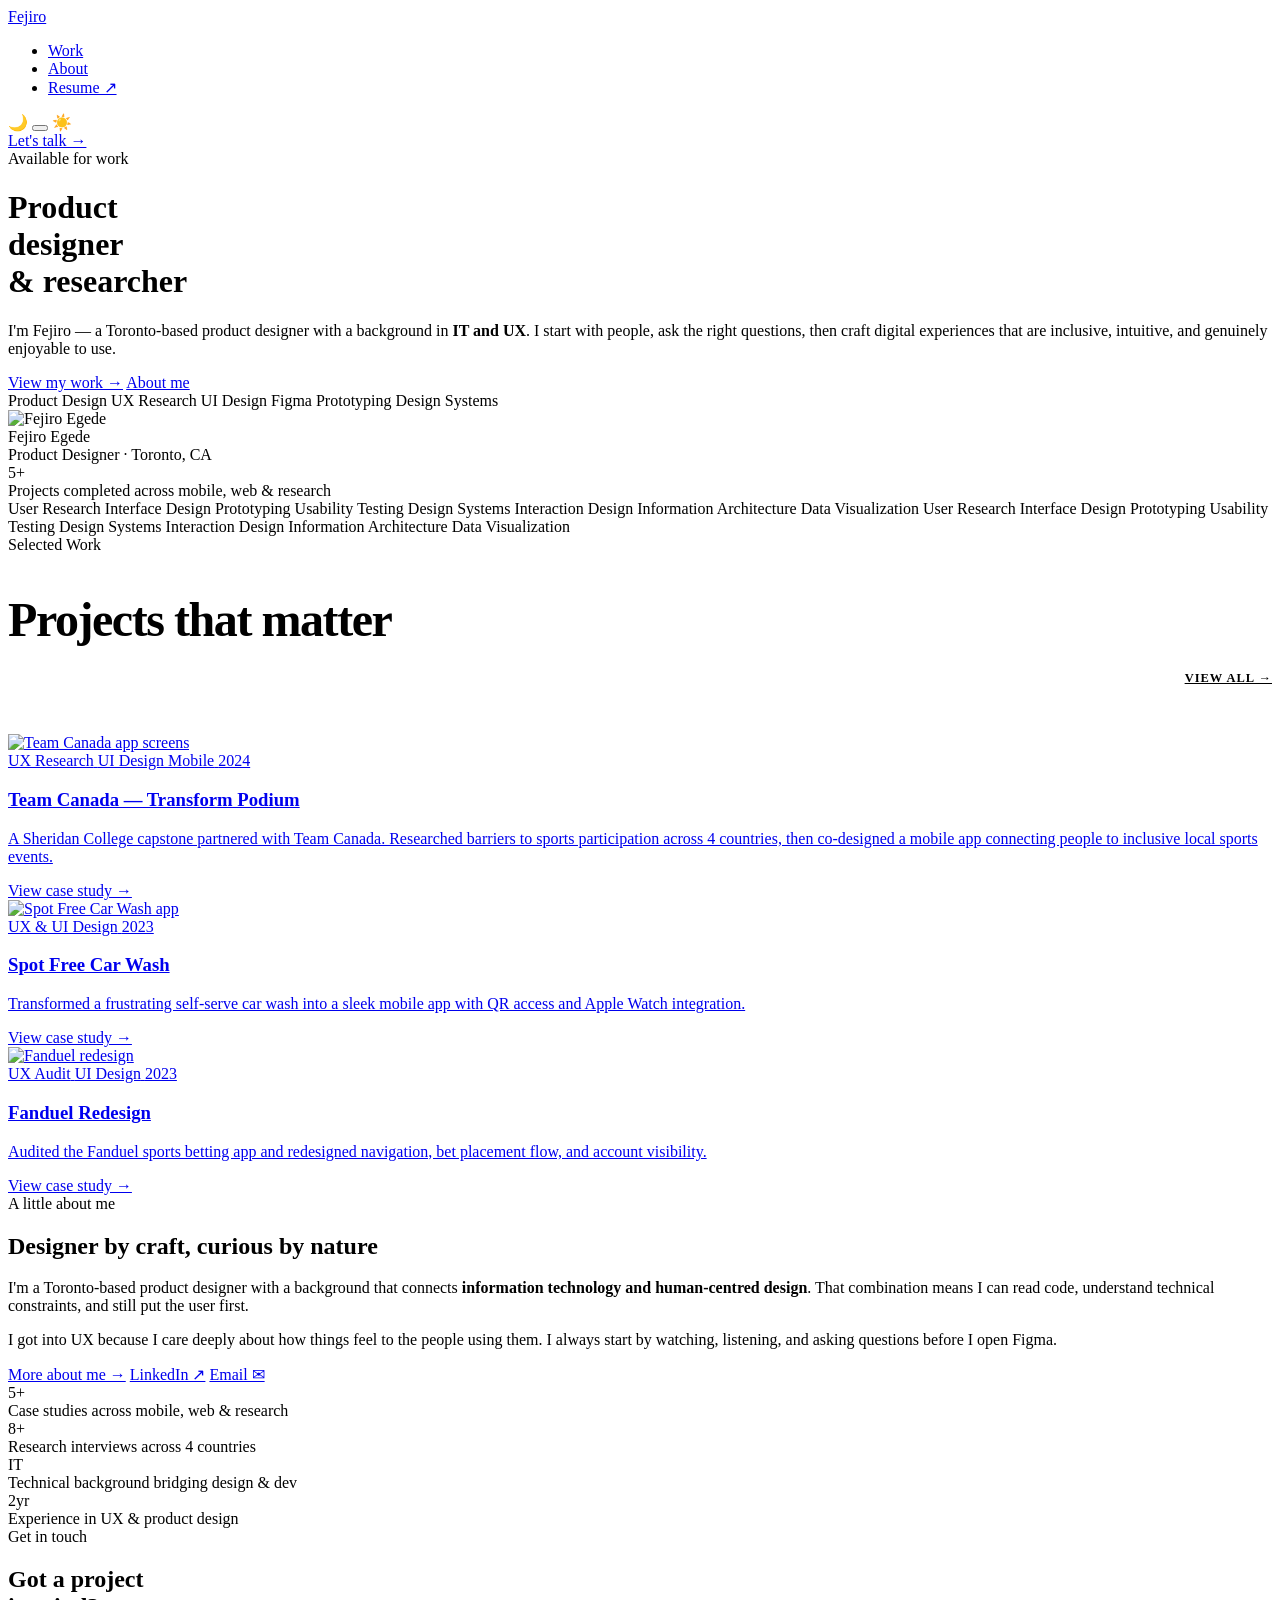
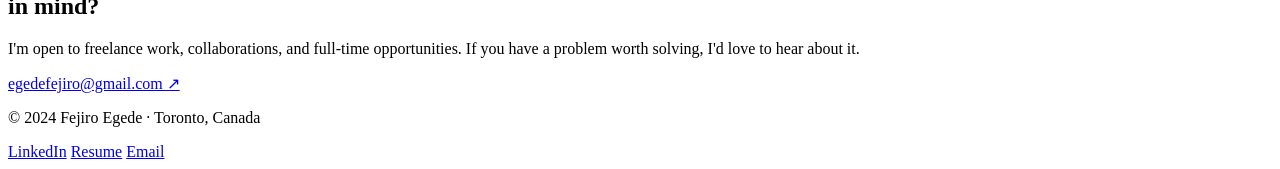
==== index.html @ de2c5777 "Update index.html" ====
<!DOCTYPE html>
<html lang="en" data-theme="dark">
<head>
<meta charset="UTF-8">
<meta name="viewport" content="width=device-width, initial-scale=1.0">
<title>Fejiro Egede — Product Designer</title>
<meta name="description" content="Fejiro Egede is a Toronto-based product designer who crafts inclusive, human-centred digital experiences.">
<link rel="stylesheet" href="css/style.css">
</head>
<body>

<!-- NAV -->
<nav class="nav">
  <a href="index.html" class="nav-logo">Feji<span>ro</span></a>
  <ul class="nav-links">
    <li><a href="work.html">Work</a></li>
    <li><a href="about.html">About</a></li>
    <li><a href="https://drive.google.com/file/d/1DaPb4EcxR5xhZrK5H-Q9EDbVGoZlk_z4/view" target="_blank">Resume ↗</a></li>
  </ul>
  <div class="nav-right">
    <div class="theme-toggle-wrap">
      <span class="theme-icon">🌙</span>
      <button class="theme-toggle" id="theme-toggle" aria-label="Toggle theme"></button>
      <span class="theme-icon">☀️</span>
    </div>
    <a href="mailto:egedefejiro@gmail.com" class="btn-nav">Let's talk →</a>
  </div>
</nav>

<!-- HERO -->
<div class="hero">
  <div class="hero-inner">
    <div class="hero-text">
      <div class="hero-eyebrow">
        <span class="hero-status">Available for work</span>
      </div>

      <h1>
        Product<br>
        <span class="serif">designer</span><br>
        <span class="accent">& researcher</span>
      </h1>

      <p class="hero-bio">
        I'm Fejiro — a Toronto-based product designer with a background in <strong>IT and UX</strong>. I start with people, ask the right questions, then craft digital experiences that are inclusive, intuitive, and genuinely enjoyable to use.
      </p>

      <div class="hero-actions">
        <a href="work.html" class="btn-primary">View my work →</a>
        <a href="about.html" class="btn-outline">About me</a>
      </div>

      <div class="hero-tags">
        <span class="tag">Product Design</span>
        <span class="tag">UX Research</span>
        <span class="tag">UI Design</span>
        <span class="tag">Figma</span>
        <span class="tag">Prototyping</span>
        <span class="tag">Design Systems</span>
      </div>
    </div>

    <div class="hero-visual">
      <div class="hero-photo-wrap">
        <img src="https://framerusercontent.com/images/xZMonpbuitJvdxA38ekjYYmRh8.jpg" alt="Fejiro Egede" />
        <div class="hero-photo-overlay">
          <div class="hero-photo-name">Fejiro Egede</div>
          <div class="hero-photo-title">Product Designer · Toronto, CA</div>
        </div>
      </div>
      <div class="hero-card">
        <div class="hero-card-num">5<span style="font-size:1rem; color: var(--text-2)">+</span></div>
        <div class="hero-card-label">Projects completed across mobile, web & research</div>
      </div>
    </div>
  </div>
</div>

<!-- MARQUEE -->
<div class="marquee-wrap" aria-hidden="true">
  <div class="marquee-track">
    <span class="marquee-item">User Research</span>
    <span class="marquee-item">Interface Design</span>
    <span class="marquee-item">Prototyping</span>
    <span class="marquee-item">Usability Testing</span>
    <span class="marquee-item">Design Systems</span>
    <span class="marquee-item">Interaction Design</span>
    <span class="marquee-item">Information Architecture</span>
    <span class="marquee-item">Data Visualization</span>
    <span class="marquee-item">User Research</span>
    <span class="marquee-item">Interface Design</span>
    <span class="marquee-item">Prototyping</span>
    <span class="marquee-item">Usability Testing</span>
    <span class="marquee-item">Design Systems</span>
    <span class="marquee-item">Interaction Design</span>
    <span class="marquee-item">Information Architecture</span>
    <span class="marquee-item">Data Visualization</span>
  </div>
</div>

<!-- WORK -->
<section class="section">
  <div class="container">
    <div class="fade-up" style="margin-bottom: 3rem; display: flex; justify-content: space-between; align-items: flex-end; gap: 2rem; flex-wrap: wrap;">
      <div>
        <div class="section-label">Selected Work</div>
        <h2 style="font-family: var(--font-display); font-size: clamp(2rem, 4vw, 3rem); font-weight: 800; letter-spacing: -0.03em; line-height: 1.1; color: var(--text-1);">
          Projects that matter
        </h2>
      </div>
      <a href="work.html" style="font-family: var(--font-display); font-size: 0.78rem; font-weight: 700; letter-spacing: 0.08em; text-transform: uppercase; color: var(--accent); white-space: nowrap;">
        View all →
      </a>
    </div>

    <div class="work-grid">

      <!-- TEAM CANADA — featured wide -->
      <a href="projects/team-canada.html" class="project-card wide fade-up">
        <div class="project-img">
          <img src="https://framerusercontent.com/images/sfS3NfycpT5sMnXBzxWUUKjk.png" alt="Team Canada app screens" />
        </div>
        <div class="project-body">
          <div class="project-meta">
            <span class="p-tag">UX Research</span>
            <span class="p-tag">UI Design</span>
            <span class="p-tag">Mobile</span>
            <span class="p-year">2024</span>
          </div>
          <h3>Team Canada — Transform Podium</h3>
          <p>A Sheridan College capstone partnered with Team Canada. Researched barriers to sports participation across 4 countries, then co-designed a mobile app connecting people to inclusive local sports events.</p>
          <span class="project-link">View case study →</span>
        </div>
      </a>

      <!-- CARWASH -->
      <a href="projects/carwash.html" class="project-card fade-up">
        <div class="project-img">
          <img src="https://framerusercontent.com/images/laLaqv4R4MC1QDMKFH6kRpyAME.png" alt="Spot Free Car Wash app" />
        </div>
        <div class="project-body">
          <div class="project-meta">
            <span class="p-tag">UX & UI Design</span>
            <span class="p-year">2023</span>
          </div>
          <h3>Spot Free Car Wash</h3>
          <p>Transformed a frustrating self-serve car wash into a sleek mobile app with QR access and Apple Watch integration.</p>
          <span class="project-link">View case study →</span>
        </div>
      </a>

      <!-- FANDUEL -->
      <a href="projects/fanduel.html" class="project-card fade-up">
        <div class="project-img">
          <img src="https://framerusercontent.com/images/PDiNudkfRad62FYxnB5OGiRlMOw.png" alt="Fanduel redesign" />
        </div>
        <div class="project-body">
          <div class="project-meta">
            <span class="p-tag">UX Audit</span>
            <span class="p-tag">UI Design</span>
            <span class="p-year">2023</span>
          </div>
          <h3>Fanduel Redesign</h3>
          <p>Audited the Fanduel sports betting app and redesigned navigation, bet placement flow, and account visibility.</p>
          <span class="project-link">View case study →</span>
        </div>
      </a>

    </div>
  </div>
</section>

<!-- ABOUT STRIP -->
<div class="about-strip section">
  <div class="container">
    <div class="about-grid">
      <div class="about-text fade-up">
        <div class="section-label">A little about me</div>
        <h2>Designer by craft, <span class="serif">curious</span> by nature</h2>
        <p>
          I'm a Toronto-based product designer with a background that connects <strong>information technology and human-centred design</strong>. That combination means I can read code, understand technical constraints, and still put the user first.
        </p>
        <p>
          I got into UX because I care deeply about how things feel to the people using them. I always start by watching, listening, and asking questions before I open Figma.
        </p>
        <div class="about-links">
          <a href="about.html" class="about-link">More about me →</a>
          <a href="https://www.linkedin.com/in/fejiroegede" target="_blank" class="about-link">LinkedIn ↗</a>
          <a href="mailto:egedefejiro@gmail.com" class="about-link">Email ✉</a>
        </div>
      </div>

      <div class="stats-grid fade-up">
        <div class="stat-box">
          <div class="stat-num">5<span>+</span></div>
          <div class="stat-desc">Case studies across mobile, web & research</div>
        </div>
        <div class="stat-box">
          <div class="stat-num">8<span>+</span></div>
          <div class="stat-desc">Research interviews across 4 countries</div>
        </div>
        <div class="stat-box">
          <div class="stat-num">IT</div>
          <div class="stat-desc">Technical background bridging design & dev</div>
        </div>
        <div class="stat-box">
          <div class="stat-num">2<span>yr</span></div>
          <div class="stat-desc">Experience in UX & product design</div>
        </div>
      </div>
    </div>
  </div>
</div>

<!-- CONTACT -->
<section class="section">
  <div class="container">
    <div class="contact-cta fade-up">
      <div class="section-label" style="justify-content: center;">Get in touch</div>
      <h2>Got a project<br>in <span class="serif">mind?</span></h2>
      <p>I'm open to freelance work, collaborations, and full-time opportunities. If you have a problem worth solving, I'd love to hear about it.</p>
      <a href="mailto:egedefejiro@gmail.com?subject=Hi Fejiro" class="contact-email">egedefejiro@gmail.com ↗</a>
    </div>
  </div>
</section>

<footer>
  <p>© 2024 Fejiro Egede · Toronto, Canada</p>
  <div class="footer-links">
    <a href="https://www.linkedin.com/in/fejiroegede" target="_blank">LinkedIn</a>
    <a href="https://drive.google.com/file/d/1DaPb4EcxR5xhZrK5H-Q9EDbVGoZlk_z4/view" target="_blank">Resume</a>
    <a href="mailto:egedefejiro@gmail.com">Email</a>
  </div>
</footer>

<script src="js/main.js"></script>
</body>
</html>
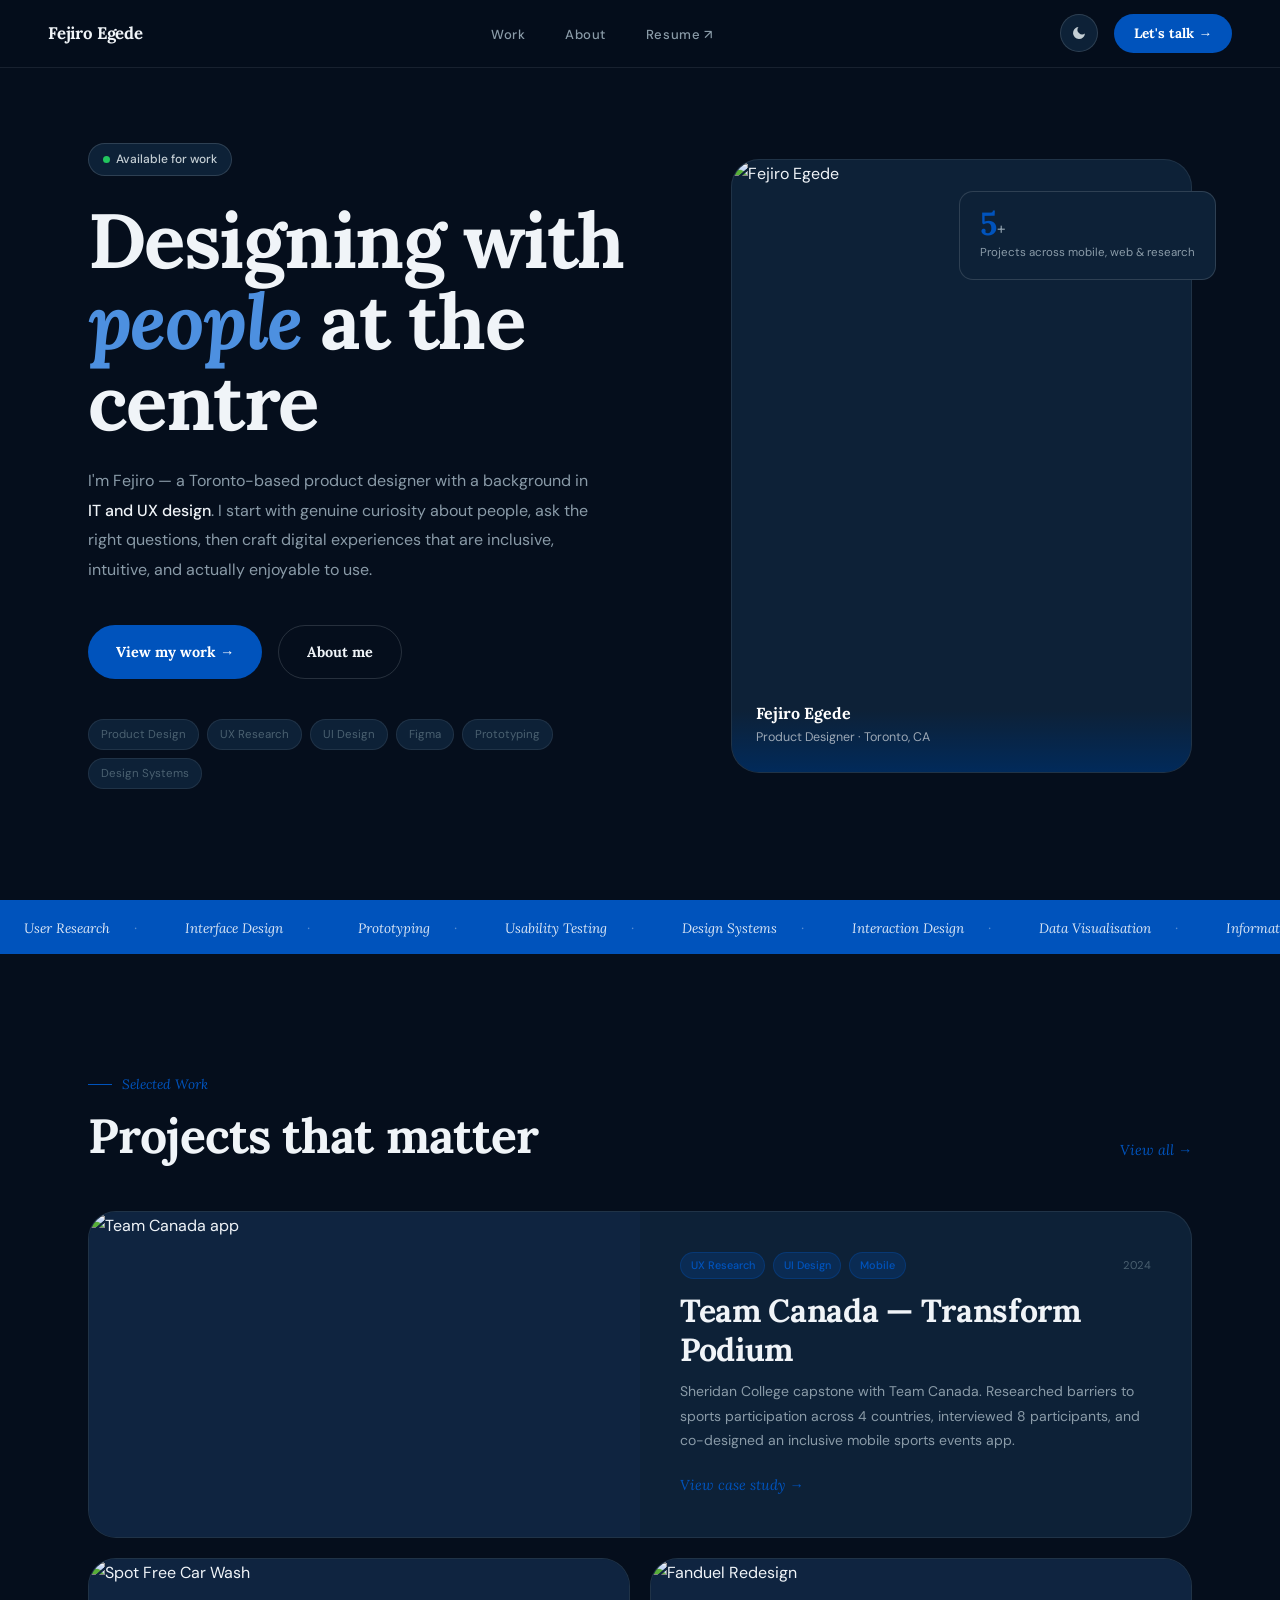
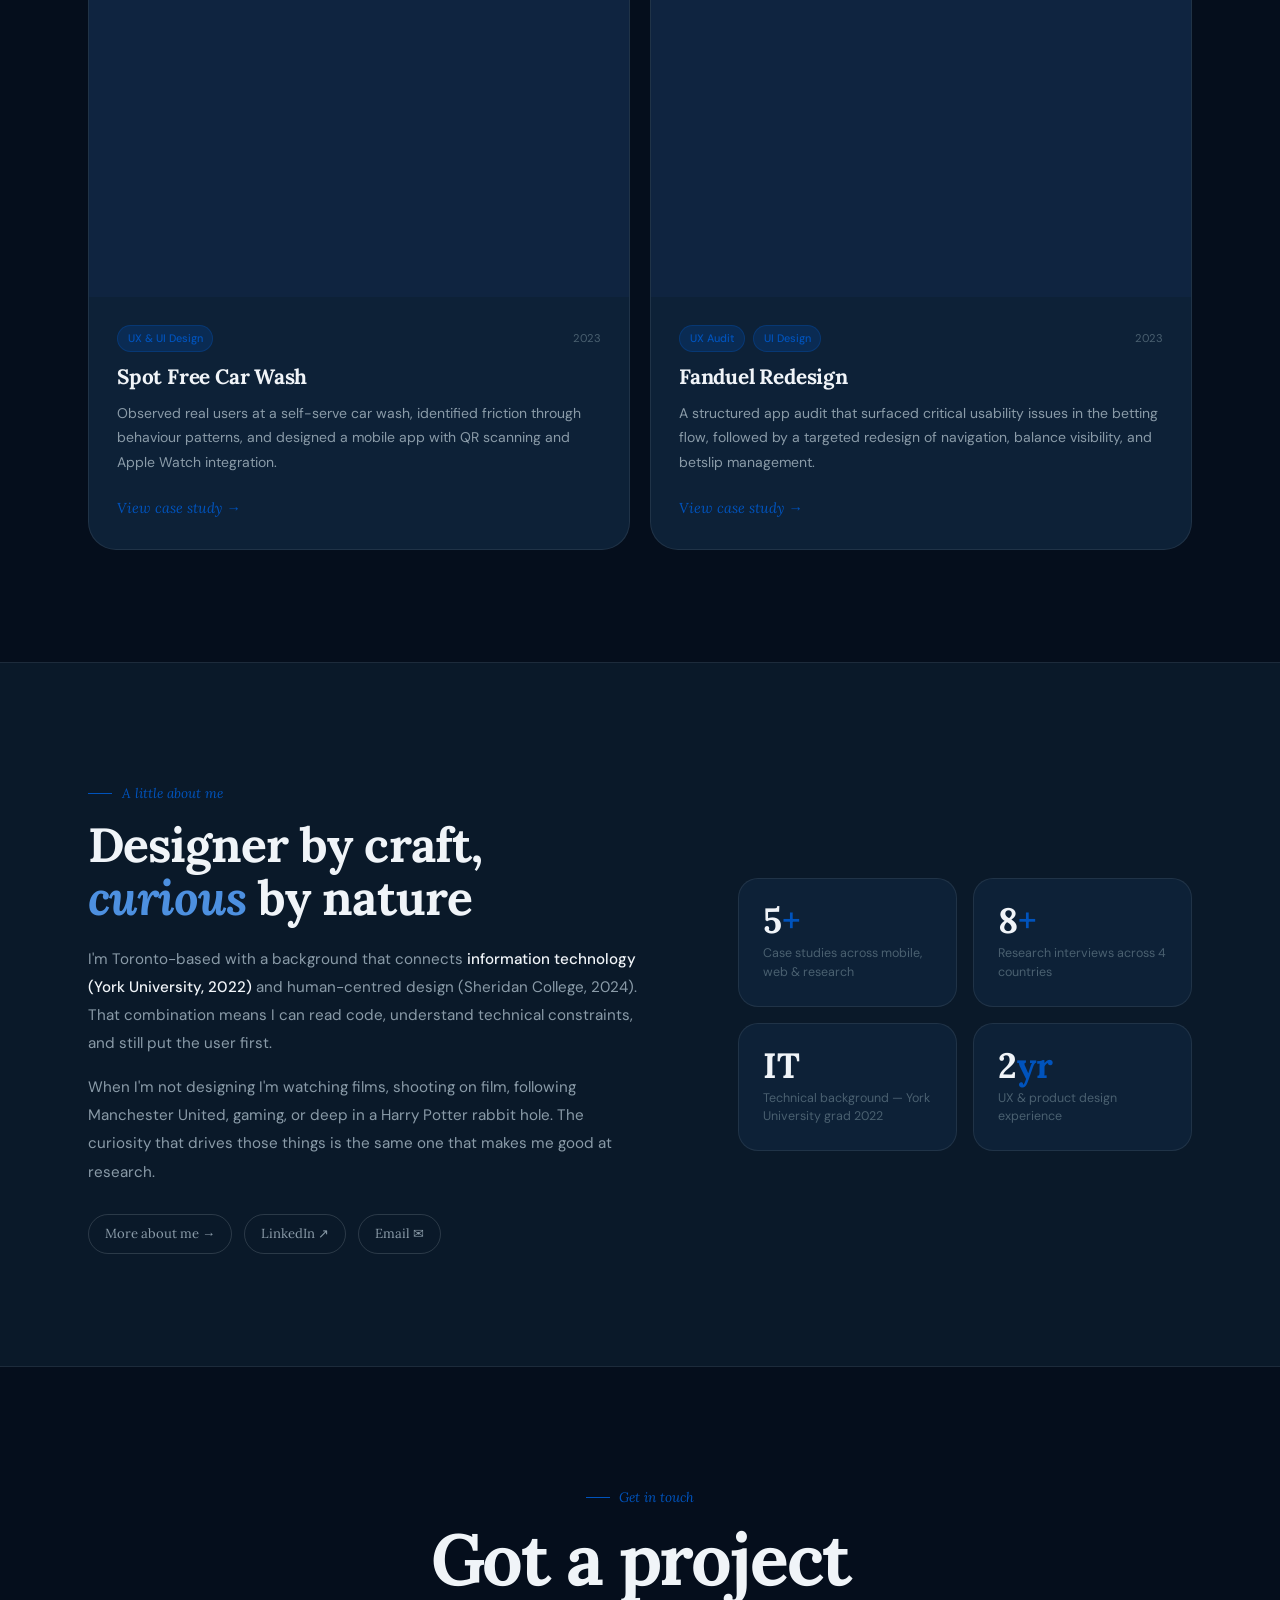
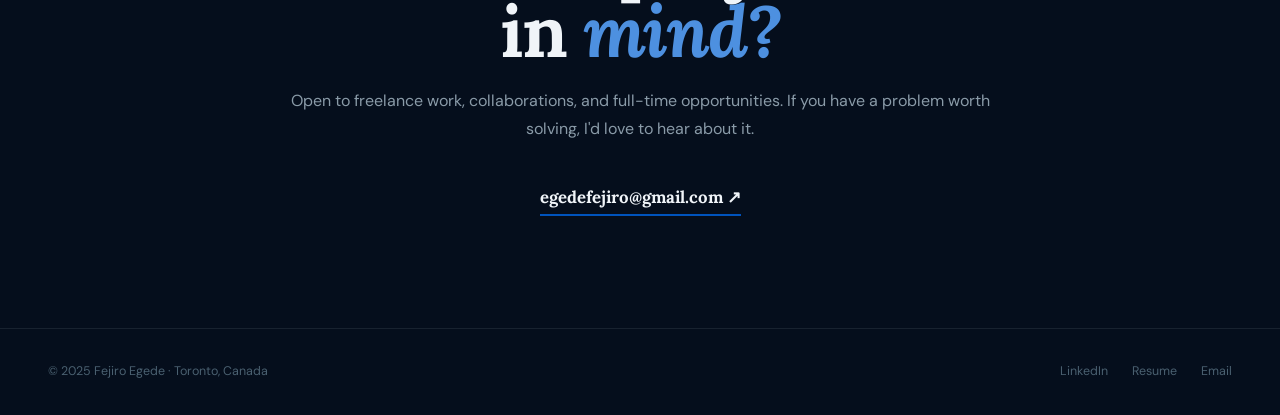
==== commit 2af04ce7: "Add files via upload" ====
--- a/index.html
+++ b/index.html
@@ -4,52 +4,39 @@
 <meta charset="UTF-8">
 <meta name="viewport" content="width=device-width, initial-scale=1.0">
 <title>Fejiro Egede — Product Designer</title>
-<meta name="description" content="Fejiro Egede is a Toronto-based product designer who crafts inclusive, human-centred digital experiences.">
+<meta name="description" content="Toronto-based product designer crafting inclusive, human-centred digital experiences.">
 <link rel="stylesheet" href="css/style.css">
 </head>
 <body>
 
-<!-- NAV -->
 <nav class="nav">
-  <a href="index.html" class="nav-logo">Feji<span>ro</span></a>
+  <a href="index.html" class="nav-logo">Fejiro Egede</a>
   <ul class="nav-links">
     <li><a href="work.html">Work</a></li>
     <li><a href="about.html">About</a></li>
     <li><a href="https://drive.google.com/file/d/1DaPb4EcxR5xhZrK5H-Q9EDbVGoZlk_z4/view" target="_blank">Resume ↗</a></li>
   </ul>
   <div class="nav-right">
-    <div class="theme-toggle-wrap">
-      <span class="theme-icon">🌙</span>
-      <button class="theme-toggle" id="theme-toggle" aria-label="Toggle theme"></button>
-      <span class="theme-icon">☀️</span>
-    </div>
+    <button class="theme-btn" id="theme-btn" aria-label="Toggle theme">
+      <svg class="icon-moon" viewBox="0 0 24 24"><path d="M21 12.79A9 9 0 1 1 11.21 3 7 7 0 0 0 21 12.79z"/></svg>
+      <svg class="icon-sun" viewBox="0 0 24 24"><circle cx="12" cy="12" r="5"/><line x1="12" y1="1" x2="12" y2="3" stroke-width="2" stroke-linecap="round" stroke="currentColor"/><line x1="12" y1="21" x2="12" y2="23" stroke-width="2" stroke-linecap="round" stroke="currentColor"/><line x1="4.22" y1="4.22" x2="5.64" y2="5.64" stroke-width="2" stroke-linecap="round" stroke="currentColor"/><line x1="18.36" y1="18.36" x2="19.78" y2="19.78" stroke-width="2" stroke-linecap="round" stroke="currentColor"/><line x1="1" y1="12" x2="3" y2="12" stroke-width="2" stroke-linecap="round" stroke="currentColor"/><line x1="21" y1="12" x2="23" y2="12" stroke-width="2" stroke-linecap="round" stroke="currentColor"/><line x1="4.22" y1="19.78" x2="5.64" y2="18.36" stroke-width="2" stroke-linecap="round" stroke="currentColor"/><line x1="18.36" y1="5.64" x2="19.78" y2="4.22" stroke-width="2" stroke-linecap="round" stroke="currentColor"/></svg>
+    </button>
     <a href="mailto:egedefejiro@gmail.com" class="btn-nav">Let's talk →</a>
   </div>
 </nav>
 
-<!-- HERO -->
 <div class="hero">
   <div class="hero-inner">
     <div class="hero-text">
-      <div class="hero-eyebrow">
-        <span class="hero-status">Available for work</span>
-      </div>
-
-      <h1>
-        Product<br>
-        <span class="serif">designer</span><br>
-        <span class="accent">& researcher</span>
-      </h1>
-
+      <div class="hero-status">Available for work</div>
+      <h1>Designing with<br><em>people</em> at the<br>centre</h1>
       <p class="hero-bio">
-        I'm Fejiro — a Toronto-based product designer with a background in <strong>IT and UX</strong>. I start with people, ask the right questions, then craft digital experiences that are inclusive, intuitive, and genuinely enjoyable to use.
+        I'm Fejiro — a Toronto-based product designer with a background in <strong>IT and UX design</strong>. I start with genuine curiosity about people, ask the right questions, then craft digital experiences that are inclusive, intuitive, and actually enjoyable to use.
       </p>
-
       <div class="hero-actions">
         <a href="work.html" class="btn-primary">View my work →</a>
         <a href="about.html" class="btn-outline">About me</a>
       </div>
-
       <div class="hero-tags">
         <span class="tag">Product Design</span>
         <span class="tag">UX Research</span>
@@ -69,163 +56,109 @@
         </div>
       </div>
       <div class="hero-card">
-        <div class="hero-card-num">5<span style="font-size:1rem; color: var(--text-2)">+</span></div>
-        <div class="hero-card-label">Projects completed across mobile, web & research</div>
+        <div class="hero-card-num">5<span style="font-size:1rem;color:var(--text-2)">+</span></div>
+        <div class="hero-card-label">Projects across mobile, web &amp; research</div>
       </div>
     </div>
   </div>
 </div>
 
-<!-- MARQUEE -->
 <div class="marquee-wrap" aria-hidden="true">
   <div class="marquee-track">
-    <span class="marquee-item">User Research</span>
-    <span class="marquee-item">Interface Design</span>
-    <span class="marquee-item">Prototyping</span>
-    <span class="marquee-item">Usability Testing</span>
-    <span class="marquee-item">Design Systems</span>
-    <span class="marquee-item">Interaction Design</span>
-    <span class="marquee-item">Information Architecture</span>
-    <span class="marquee-item">Data Visualization</span>
-    <span class="marquee-item">User Research</span>
-    <span class="marquee-item">Interface Design</span>
-    <span class="marquee-item">Prototyping</span>
-    <span class="marquee-item">Usability Testing</span>
-    <span class="marquee-item">Design Systems</span>
-    <span class="marquee-item">Interaction Design</span>
-    <span class="marquee-item">Information Architecture</span>
-    <span class="marquee-item">Data Visualization</span>
+    <span class="marquee-item">User Research</span><span class="marquee-item">Interface Design</span><span class="marquee-item">Prototyping</span><span class="marquee-item">Usability Testing</span><span class="marquee-item">Design Systems</span><span class="marquee-item">Interaction Design</span><span class="marquee-item">Data Visualisation</span><span class="marquee-item">Information Architecture</span><span class="marquee-item">User Research</span><span class="marquee-item">Interface Design</span><span class="marquee-item">Prototyping</span><span class="marquee-item">Usability Testing</span><span class="marquee-item">Design Systems</span><span class="marquee-item">Interaction Design</span><span class="marquee-item">Data Visualisation</span><span class="marquee-item">Information Architecture</span>
   </div>
 </div>
 
-<!-- WORK -->
 <section class="section">
   <div class="container">
-    <div class="fade-up" style="margin-bottom: 3rem; display: flex; justify-content: space-between; align-items: flex-end; gap: 2rem; flex-wrap: wrap;">
+    <div class="fade-up" style="margin-bottom:3rem;display:flex;justify-content:space-between;align-items:flex-end;gap:2rem;flex-wrap:wrap;">
       <div>
         <div class="section-label">Selected Work</div>
-        <h2 style="font-family: var(--font-display); font-size: clamp(2rem, 4vw, 3rem); font-weight: 800; letter-spacing: -0.03em; line-height: 1.1; color: var(--text-1);">
-          Projects that matter
-        </h2>
+        <h2 style="font-family:var(--font-serif);font-size:clamp(2rem,4vw,3rem);font-weight:700;letter-spacing:-0.02em;line-height:1.1;color:var(--text-1);">Projects that matter</h2>
       </div>
-      <a href="work.html" style="font-family: var(--font-display); font-size: 0.78rem; font-weight: 700; letter-spacing: 0.08em; text-transform: uppercase; color: var(--accent); white-space: nowrap;">
-        View all →
-      </a>
+      <a href="work.html" style="font-family:var(--font-serif);font-style:italic;font-size:0.9rem;color:var(--accent);">View all →</a>
     </div>
 
     <div class="work-grid">
-
-      <!-- TEAM CANADA — featured wide -->
       <a href="projects/team-canada.html" class="project-card wide fade-up">
         <div class="project-img">
-          <img src="https://framerusercontent.com/images/sfS3NfycpT5sMnXBzxWUUKjk.png" alt="Team Canada app screens" />
+          <img src="https://framerusercontent.com/images/sfS3NfycpT5sMnXBzxWUUKjk.png" alt="Team Canada app" />
         </div>
         <div class="project-body">
           <div class="project-meta">
-            <span class="p-tag">UX Research</span>
-            <span class="p-tag">UI Design</span>
-            <span class="p-tag">Mobile</span>
+            <span class="p-tag">UX Research</span><span class="p-tag">UI Design</span><span class="p-tag">Mobile</span>
             <span class="p-year">2024</span>
           </div>
           <h3>Team Canada — Transform Podium</h3>
-          <p>A Sheridan College capstone partnered with Team Canada. Researched barriers to sports participation across 4 countries, then co-designed a mobile app connecting people to inclusive local sports events.</p>
+          <p>Sheridan College capstone with Team Canada. Researched barriers to sports participation across 4 countries, interviewed 8 participants, and co-designed an inclusive mobile sports events app.</p>
           <span class="project-link">View case study →</span>
         </div>
       </a>
 
-      <!-- CARWASH -->
       <a href="projects/carwash.html" class="project-card fade-up">
         <div class="project-img">
-          <img src="https://framerusercontent.com/images/laLaqv4R4MC1QDMKFH6kRpyAME.png" alt="Spot Free Car Wash app" />
+          <img src="https://framerusercontent.com/images/laLaqv4R4MC1QDMKFH6kRpyAME.png" alt="Spot Free Car Wash" />
         </div>
         <div class="project-body">
-          <div class="project-meta">
-            <span class="p-tag">UX & UI Design</span>
-            <span class="p-year">2023</span>
-          </div>
+          <div class="project-meta"><span class="p-tag">UX & UI Design</span><span class="p-year">2023</span></div>
           <h3>Spot Free Car Wash</h3>
-          <p>Transformed a frustrating self-serve car wash into a sleek mobile app with QR access and Apple Watch integration.</p>
+          <p>Observed real users at a self-serve car wash, identified friction through behaviour patterns, and designed a mobile app with QR scanning and Apple Watch integration.</p>
           <span class="project-link">View case study →</span>
         </div>
       </a>
 
-      <!-- FANDUEL -->
       <a href="projects/fanduel.html" class="project-card fade-up">
         <div class="project-img">
-          <img src="https://framerusercontent.com/images/PDiNudkfRad62FYxnB5OGiRlMOw.png" alt="Fanduel redesign" />
+          <img src="https://framerusercontent.com/images/PDiNudkfRad62FYxnB5OGiRlMOw.png" alt="Fanduel Redesign" />
         </div>
         <div class="project-body">
-          <div class="project-meta">
-            <span class="p-tag">UX Audit</span>
-            <span class="p-tag">UI Design</span>
-            <span class="p-year">2023</span>
-          </div>
+          <div class="project-meta"><span class="p-tag">UX Audit</span><span class="p-tag">UI Design</span><span class="p-year">2023</span></div>
           <h3>Fanduel Redesign</h3>
-          <p>Audited the Fanduel sports betting app and redesigned navigation, bet placement flow, and account visibility.</p>
+          <p>A structured app audit that surfaced critical usability issues in the betting flow, followed by a targeted redesign of navigation, balance visibility, and betslip management.</p>
           <span class="project-link">View case study →</span>
         </div>
       </a>
-
     </div>
   </div>
 </section>
 
-<!-- ABOUT STRIP -->
 <div class="about-strip section">
   <div class="container">
     <div class="about-grid">
       <div class="about-text fade-up">
         <div class="section-label">A little about me</div>
-        <h2>Designer by craft, <span class="serif">curious</span> by nature</h2>
-        <p>
-          I'm a Toronto-based product designer with a background that connects <strong>information technology and human-centred design</strong>. That combination means I can read code, understand technical constraints, and still put the user first.
-        </p>
-        <p>
-          I got into UX because I care deeply about how things feel to the people using them. I always start by watching, listening, and asking questions before I open Figma.
-        </p>
+        <h2>Designer by craft,<br><em>curious</em> by nature</h2>
+        <p>I'm Toronto-based with a background that connects <strong>information technology (York University, 2022)</strong> and human-centred design (Sheridan College, 2024). That combination means I can read code, understand technical constraints, and still put the user first.</p>
+        <p>When I'm not designing I'm watching films, shooting on film, following Manchester United, gaming, or deep in a Harry Potter rabbit hole. The curiosity that drives those things is the same one that makes me good at research.</p>
         <div class="about-links">
           <a href="about.html" class="about-link">More about me →</a>
           <a href="https://www.linkedin.com/in/fejiroegede" target="_blank" class="about-link">LinkedIn ↗</a>
           <a href="mailto:egedefejiro@gmail.com" class="about-link">Email ✉</a>
         </div>
       </div>
-
       <div class="stats-grid fade-up">
-        <div class="stat-box">
-          <div class="stat-num">5<span>+</span></div>
-          <div class="stat-desc">Case studies across mobile, web & research</div>
-        </div>
-        <div class="stat-box">
-          <div class="stat-num">8<span>+</span></div>
-          <div class="stat-desc">Research interviews across 4 countries</div>
-        </div>
-        <div class="stat-box">
-          <div class="stat-num">IT</div>
-          <div class="stat-desc">Technical background bridging design & dev</div>
-        </div>
-        <div class="stat-box">
-          <div class="stat-num">2<span>yr</span></div>
-          <div class="stat-desc">Experience in UX & product design</div>
-        </div>
+        <div class="stat-box"><div class="stat-num">5<span>+</span></div><div class="stat-desc">Case studies across mobile, web & research</div></div>
+        <div class="stat-box"><div class="stat-num">8<span>+</span></div><div class="stat-desc">Research interviews across 4 countries</div></div>
+        <div class="stat-box"><div class="stat-num">IT</div><div class="stat-desc">Technical background — York University grad 2022</div></div>
+        <div class="stat-box"><div class="stat-num">2<span>yr</span></div><div class="stat-desc">UX & product design experience</div></div>
       </div>
     </div>
   </div>
 </div>
 
-<!-- CONTACT -->
 <section class="section">
   <div class="container">
     <div class="contact-cta fade-up">
-      <div class="section-label" style="justify-content: center;">Get in touch</div>
-      <h2>Got a project<br>in <span class="serif">mind?</span></h2>
-      <p>I'm open to freelance work, collaborations, and full-time opportunities. If you have a problem worth solving, I'd love to hear about it.</p>
+      <div class="section-label" style="justify-content:center;">Get in touch</div>
+      <h2>Got a project<br>in <em>mind?</em></h2>
+      <p>Open to freelance work, collaborations, and full-time opportunities. If you have a problem worth solving, I'd love to hear about it.</p>
       <a href="mailto:egedefejiro@gmail.com?subject=Hi Fejiro" class="contact-email">egedefejiro@gmail.com ↗</a>
     </div>
   </div>
 </section>
 
 <footer>
-  <p>© 2024 Fejiro Egede · Toronto, Canada</p>
+  <p>© 2025 Fejiro Egede · Toronto, Canada</p>
   <div class="footer-links">
     <a href="https://www.linkedin.com/in/fejiroegede" target="_blank">LinkedIn</a>
     <a href="https://drive.google.com/file/d/1DaPb4EcxR5xhZrK5H-Q9EDbVGoZlk_z4/view" target="_blank">Resume</a>
--- a/css/style.css
+++ b/css/style.css
@@ -0,0 +1,259 @@
+/* ============================================
+   FEJIRO EGEDE PORTFOLIO v2
+   Mavs palette · Lora + DM Sans · Dark default
+   ============================================ */
+
+@import url('https://fonts.googleapis.com/css2?family=Lora:ital,wght@0,400;0,600;0,700;1,400;1,600&family=DM+Sans:ital,opsz,wght@0,9..40,300;0,9..40,400;0,9..40,500;1,9..40,400&display=swap');
+
+:root {
+  --navy:        #002B5E;
+  --royal:       #0053BC;
+  --royal-light: #1A6DD4;
+  --royal-pale:  #4D90E0;
+  --silver:      #C4CED4;
+  --silver-dark: #8A9BA8;
+
+  --bg:       #050E1C;
+  --bg-2:     #0A1929;
+  --bg-3:     #0F2440;
+  --surface:  #0D2137;
+  --surface-2:#132A47;
+  --border:   rgba(196,206,212,0.1);
+  --border-2: rgba(196,206,212,0.18);
+  --text-1:   #F0F4F8;
+  --text-2:   #8A9BA8;
+  --text-3:   #4A6070;
+  --accent:   #0053BC;
+  --accent-glow: rgba(0,83,188,0.22);
+  --accent-h: #1A6DD4;
+
+  --font-serif: 'Lora', Georgia, serif;
+  --font-body:  'DM Sans', system-ui, sans-serif;
+  --r-sm: 8px; --r-md: 14px; --r-lg: 20px; --r-xl: 28px;
+  --t: 0.25s ease; --t-slow: 0.5s ease;
+}
+
+[data-theme="light"] {
+  --bg:       #F5F7FA;
+  --bg-2:     #EEF2F7;
+  --bg-3:     #E4EBF4;
+  --surface:  #FFFFFF;
+  --surface-2:#F0F5FB;
+  --border:   rgba(0,43,94,0.1);
+  --border-2: rgba(0,43,94,0.18);
+  --text-1:   #050E1C;
+  --text-2:   #3D5570;
+  --text-3:   #7A9AB5;
+  --accent-glow: rgba(0,83,188,0.1);
+  --accent-h: #003D85;
+}
+
+*,*::before,*::after{box-sizing:border-box;margin:0;padding:0;}
+html{scroll-behavior:smooth;}
+body{background:var(--bg);color:var(--text-1);font-family:var(--font-body);font-size:16px;line-height:1.7;transition:background var(--t-slow),color var(--t-slow);overflow-x:hidden;}
+img{display:block;max-width:100%;}
+a{color:inherit;text-decoration:none;}
+
+/* NAV */
+.nav{position:fixed;top:0;left:0;right:0;z-index:200;display:flex;justify-content:space-between;align-items:center;padding:0 3rem;height:68px;background:rgba(5,14,28,0.88);backdrop-filter:blur(16px);border-bottom:1px solid var(--border);transition:background var(--t-slow),border-color var(--t-slow);}
+[data-theme="light"] .nav{background:rgba(245,247,250,0.92);}
+
+.nav-logo{font-family:var(--font-serif);font-size:1.05rem;font-weight:700;color:var(--text-1);letter-spacing:-0.01em;transition:color var(--t);}
+.nav-logo:hover{color:var(--accent);}
+
+.nav-links{display:flex;gap:2.5rem;list-style:none;}
+.nav-links a{font-size:0.82rem;font-weight:500;letter-spacing:0.04em;color:var(--text-2);transition:color var(--t);position:relative;}
+.nav-links a::after{content:'';position:absolute;bottom:-3px;left:0;width:0;height:2px;background:var(--accent);border-radius:2px;transition:width var(--t);}
+.nav-links a:hover,.nav-links a.active{color:var(--text-1);}
+.nav-links a:hover::after,.nav-links a.active::after{width:100%;}
+
+.nav-right{display:flex;align-items:center;gap:1rem;}
+
+/* THEME BUTTON — single icon */
+.theme-btn{width:38px;height:38px;background:var(--surface);border:1px solid var(--border-2);border-radius:50%;cursor:pointer;display:flex;align-items:center;justify-content:center;transition:background var(--t),border-color var(--t),transform var(--t);flex-shrink:0;}
+.theme-btn:hover{border-color:var(--accent);transform:rotate(20deg);}
+.theme-btn svg{width:16px;height:16px;transition:fill var(--t);}
+.theme-btn svg.icon-moon{fill:var(--silver);display:block;}
+.theme-btn svg.icon-sun{fill:var(--text-2);display:none;}
+[data-theme="light"] .theme-btn svg.icon-moon{display:none;}
+[data-theme="light"] .theme-btn svg.icon-sun{display:block;}
+.theme-btn:hover svg{fill:var(--accent);}
+
+.btn-nav{font-family:var(--font-serif);font-size:0.85rem;font-weight:700;color:#fff;background:var(--accent);padding:0.5rem 1.25rem;border-radius:100px;transition:background var(--t),transform var(--t);}
+.btn-nav:hover{background:var(--accent-h);transform:translateY(-1px);}
+
+/* LAYOUT */
+.container{max-width:1200px;margin:0 auto;padding:0 3rem;}
+.section{padding:7rem 0;}
+
+.section-label{display:inline-flex;align-items:center;gap:0.6rem;font-family:var(--font-serif);font-style:italic;font-size:0.85rem;color:var(--accent);margin-bottom:0.85rem;}
+.section-label::before{content:'';width:24px;height:1px;background:var(--accent);}
+
+/* HERO */
+.hero{min-height:100vh;display:flex;align-items:center;padding:7rem 3rem 5rem;max-width:1200px;margin:0 auto;}
+.hero-inner{display:grid;grid-template-columns:1.1fr 0.9fr;gap:5rem;align-items:center;width:100%;}
+
+.hero-status{display:inline-flex;align-items:center;gap:0.4rem;font-size:0.75rem;font-weight:500;color:var(--silver);background:var(--surface);border:1px solid var(--border-2);padding:0.35rem 0.85rem;border-radius:100px;margin-bottom:1.5rem;}
+.hero-status::before{content:'';width:7px;height:7px;background:#22C55E;border-radius:50%;animation:pulse 2s infinite;}
+@keyframes pulse{0%,100%{opacity:1;}50%{opacity:0.35;}}
+
+.hero h1{font-family:var(--font-serif);font-size:clamp(3rem,6vw,5rem);font-weight:700;line-height:1.05;letter-spacing:-0.02em;color:var(--text-1);margin-bottom:1.5rem;}
+.hero h1 em{font-style:italic;color:var(--royal-pale);}
+
+.hero-bio{font-size:1rem;color:var(--text-2);line-height:1.85;max-width:500px;margin-bottom:2.5rem;}
+.hero-bio strong{color:var(--text-1);font-weight:500;}
+
+.hero-actions{display:flex;gap:1rem;flex-wrap:wrap;margin-bottom:2.5rem;}
+
+.btn-primary{display:inline-flex;align-items:center;gap:0.5rem;font-family:var(--font-serif);font-size:0.9rem;font-weight:700;color:#fff;background:var(--accent);padding:0.875rem 1.75rem;border-radius:100px;transition:all var(--t);}
+.btn-primary:hover{background:var(--accent-h);transform:translateY(-2px);box-shadow:0 10px 30px var(--accent-glow);}
+
+.btn-outline{display:inline-flex;align-items:center;gap:0.5rem;font-family:var(--font-serif);font-size:0.9rem;font-weight:700;color:var(--text-1);background:transparent;border:1px solid var(--border-2);padding:0.875rem 1.75rem;border-radius:100px;transition:all var(--t);}
+.btn-outline:hover{border-color:var(--accent);color:var(--accent);}
+
+.hero-tags{display:flex;flex-wrap:wrap;gap:0.5rem;}
+.tag{font-size:0.72rem;color:var(--text-3);background:var(--surface);border:1px solid var(--border);padding:0.3rem 0.75rem;border-radius:100px;transition:border-color var(--t),color var(--t);}
+.tag:hover{border-color:var(--accent);color:var(--accent);}
+
+.hero-visual{position:relative;}
+.hero-photo-wrap{border-radius:var(--r-xl);overflow:hidden;aspect-ratio:3/4;background:var(--surface);border:1px solid var(--border);position:relative;}
+.hero-photo-wrap img{width:100%;height:100%;object-fit:cover;object-position:top;transition:transform var(--t-slow);}
+.hero-photo-wrap:hover img{transform:scale(1.04);}
+.hero-photo-overlay{position:absolute;bottom:0;left:0;right:0;background:linear-gradient(to top,rgba(0,43,94,0.9) 0%,transparent 60%);padding:2rem 1.5rem 1.5rem;}
+.hero-photo-name{font-family:var(--font-serif);font-size:1rem;font-weight:700;color:#fff;}
+.hero-photo-title{font-size:0.78rem;color:rgba(255,255,255,0.6);}
+
+.hero-card{position:absolute;top:2rem;right:-1.5rem;background:var(--surface);border:1px solid var(--border-2);border-radius:var(--r-md);padding:1rem 1.25rem;min-width:160px;}
+.hero-card-num{font-family:var(--font-serif);font-size:2rem;font-weight:700;color:var(--accent);line-height:1;}
+.hero-card-label{font-size:0.72rem;color:var(--text-2);margin-top:0.2rem;}
+
+/* MARQUEE */
+.marquee-wrap{overflow:hidden;background:var(--accent);padding:0.85rem 0;white-space:nowrap;}
+.marquee-track{display:inline-flex;animation:marquee 24s linear infinite;}
+.marquee-item{font-family:var(--font-serif);font-style:italic;font-size:0.85rem;color:rgba(255,255,255,0.85);padding:0 1.5rem;}
+.marquee-item::after{content:'·';margin-left:1.5rem;opacity:0.4;}
+@keyframes marquee{from{transform:translateX(0);}to{transform:translateX(-50%);}}
+
+/* PROJECT CARDS */
+.work-grid{display:grid;grid-template-columns:1fr 1fr;gap:1.25rem;}
+.project-card{background:var(--surface);border:1px solid var(--border);border-radius:var(--r-xl);overflow:hidden;display:block;color:inherit;position:relative;transition:transform var(--t),box-shadow var(--t),border-color var(--t);}
+.project-card:hover{transform:translateY(-5px);border-color:var(--border-2);box-shadow:0 20px 60px rgba(0,83,188,0.12);}
+.project-card.wide{grid-column:span 2;display:grid;grid-template-columns:1fr 1fr;}
+.project-img{overflow:hidden;background:var(--bg-3);aspect-ratio:16/10;}
+.project-card.wide .project-img{aspect-ratio:auto;}
+.project-img img{width:100%;height:100%;object-fit:cover;transition:transform var(--t-slow);}
+.project-card:hover .project-img img{transform:scale(1.05);}
+.project-body{padding:1.75rem;}
+.project-card.wide .project-body{padding:2.5rem;display:flex;flex-direction:column;justify-content:center;}
+.project-meta{display:flex;align-items:center;gap:0.5rem;margin-bottom:0.85rem;flex-wrap:wrap;}
+.p-tag{font-size:0.68rem;font-weight:500;color:var(--accent);background:var(--accent-glow);border:1px solid rgba(0,83,188,0.3);padding:0.2rem 0.6rem;border-radius:100px;}
+.p-tag.research{color:var(--silver);background:rgba(196,206,212,0.08);border-color:rgba(196,206,212,0.2);}
+.p-year{font-size:0.7rem;color:var(--text-3);margin-left:auto;}
+.project-body h3{font-family:var(--font-serif);font-size:1.3rem;font-weight:700;color:var(--text-1);margin-bottom:0.65rem;line-height:1.2;letter-spacing:-0.01em;}
+.project-card.wide .project-body h3{font-size:2rem;}
+.project-body p{font-size:0.875rem;color:var(--text-2);line-height:1.75;margin-bottom:1.25rem;}
+.project-link{display:inline-flex;align-items:center;gap:0.4rem;font-family:var(--font-serif);font-style:italic;font-size:0.9rem;color:var(--accent);transition:gap var(--t);}
+.project-card:hover .project-link{gap:0.65rem;}
+
+/* ABOUT STRIP */
+.about-strip{background:var(--bg-2);border-top:1px solid var(--border);border-bottom:1px solid var(--border);}
+.about-grid{display:grid;grid-template-columns:1.1fr 0.9fr;gap:6rem;align-items:center;}
+.about-text h2{font-family:var(--font-serif);font-size:clamp(2rem,4vw,3rem);font-weight:700;letter-spacing:-0.02em;line-height:1.1;color:var(--text-1);margin-bottom:1.25rem;}
+.about-text h2 em{font-style:italic;color:var(--royal-pale);}
+.about-text p{font-size:0.95rem;color:var(--text-2);line-height:1.85;margin-bottom:1rem;}
+.about-text p strong{color:var(--text-1);font-weight:500;}
+.about-links{display:flex;gap:0.75rem;margin-top:1.75rem;flex-wrap:wrap;}
+.about-link{display:inline-flex;align-items:center;gap:0.4rem;font-family:var(--font-serif);font-size:0.82rem;color:var(--text-2);border:1px solid var(--border-2);padding:0.5rem 1rem;border-radius:100px;transition:all var(--t);}
+.about-link:hover{border-color:var(--accent);color:var(--accent);}
+
+.stats-grid{display:grid;grid-template-columns:1fr 1fr;gap:1rem;}
+.stat-box{background:var(--surface);border:1px solid var(--border);border-radius:var(--r-lg);padding:1.5rem;transition:border-color var(--t);}
+.stat-box:hover{border-color:var(--accent);}
+.stat-num{font-family:var(--font-serif);font-size:2.2rem;font-weight:700;color:var(--text-1);line-height:1;margin-bottom:0.35rem;}
+.stat-num span{color:var(--accent);}
+.stat-desc{font-size:0.78rem;color:var(--text-3);line-height:1.5;}
+
+.contact-cta{text-align:center;max-width:700px;margin:0 auto;}
+.contact-cta h2{font-family:var(--font-serif);font-size:clamp(2.5rem,6vw,4.5rem);font-weight:700;letter-spacing:-0.03em;line-height:1.0;color:var(--text-1);margin-bottom:1.25rem;}
+.contact-cta h2 em{font-style:italic;color:var(--royal-pale);}
+.contact-cta p{font-size:1rem;color:var(--text-2);line-height:1.75;margin-bottom:2.5rem;}
+.contact-email{display:inline-flex;align-items:center;gap:0.5rem;font-family:var(--font-serif);font-size:1.05rem;font-weight:700;color:var(--text-1);border-bottom:2px solid var(--accent);padding-bottom:0.2rem;transition:color var(--t);}
+.contact-email:hover{color:var(--accent);}
+
+footer{background:var(--bg);border-top:1px solid var(--border);padding:2rem 3rem;display:flex;justify-content:space-between;align-items:center;flex-wrap:wrap;gap:1rem;}
+footer p{font-size:0.78rem;color:var(--text-3);}
+.footer-links{display:flex;gap:1.5rem;}
+.footer-links a{font-size:0.78rem;color:var(--text-3);transition:color var(--t);}
+.footer-links a:hover{color:var(--accent);}
+
+/* CASE STUDY */
+.cs-hero{padding:9rem 0 5rem;border-bottom:1px solid var(--border);}
+.cs-hero-inner{max-width:1200px;margin:0 auto;padding:0 3rem;}
+.cs-back{display:inline-flex;align-items:center;gap:0.4rem;font-family:var(--font-serif);font-style:italic;font-size:0.85rem;color:var(--text-3);margin-bottom:2rem;transition:color var(--t);}
+.cs-back:hover{color:var(--accent);}
+.cs-hero h1{font-family:var(--font-serif);font-size:clamp(2.5rem,5vw,4rem);font-weight:700;letter-spacing:-0.02em;line-height:1.05;color:var(--text-1);margin-bottom:1.25rem;max-width:800px;}
+.cs-hero h1 em{font-style:italic;color:var(--royal-pale);}
+.cs-hero-sub{font-size:1.05rem;color:var(--text-2);line-height:1.75;max-width:640px;margin-bottom:2.5rem;}
+.cs-meta-grid{display:flex;gap:3rem;flex-wrap:wrap;padding-top:2rem;border-top:1px solid var(--border);}
+.cs-meta-item label{display:block;font-size:0.68rem;letter-spacing:0.1em;text-transform:uppercase;color:var(--text-3);margin-bottom:0.35rem;}
+.cs-meta-item span{font-size:0.9rem;color:var(--text-1);font-weight:500;}
+
+.cs-body{max-width:800px;margin:0 auto;padding:5rem 3rem;}
+.cs-section{margin-bottom:4rem;}
+.cs-section h2{font-family:var(--font-serif);font-size:1.6rem;font-weight:700;letter-spacing:-0.02em;color:var(--text-1);margin-bottom:1rem;padding-bottom:0.75rem;border-bottom:1px solid var(--border);}
+.cs-section p{font-size:0.95rem;color:var(--text-2);line-height:1.85;margin-bottom:1rem;}
+.cs-section p strong{color:var(--text-1);font-weight:500;}
+.cs-section ul{padding-left:1.25rem;margin-bottom:1rem;}
+.cs-section ul li{font-size:0.95rem;color:var(--text-2);line-height:1.75;margin-bottom:0.4rem;}
+
+.cs-img{border-radius:var(--r-lg);border:1px solid var(--border);margin:2rem 0;overflow:hidden;}
+.cs-img img{width:100%;display:block;}
+.cs-img-caption{font-size:0.75rem;color:var(--text-3);text-align:center;padding:0.6rem 1rem;background:var(--surface);}
+.cs-img-full{max-width:1200px;margin:0 auto 3rem;padding:0 3rem;}
+.cs-img-row{display:grid;grid-template-columns:1fr 1fr;gap:1rem;margin:2rem 0;}
+.cs-img-row .cs-img{margin:0;}
+
+.insight-grid{display:grid;grid-template-columns:1fr 1fr;gap:1rem;margin:1.5rem 0;}
+.insight-card{background:var(--surface);border:1px solid var(--border);border-radius:var(--r-md);padding:1.25rem;border-left:3px solid var(--accent);}
+.insight-card .num{font-size:0.65rem;font-weight:500;letter-spacing:0.1em;color:var(--accent);margin-bottom:0.4rem;text-transform:uppercase;}
+.insight-card p{font-size:0.85rem;color:var(--text-2);line-height:1.6;margin:0;}
+
+.outcome-grid{display:grid;grid-template-columns:repeat(3,1fr);gap:1rem;margin:1.5rem 0;}
+.outcome-card{background:var(--accent-glow);border:1px solid rgba(0,83,188,0.3);border-radius:var(--r-md);padding:1.25rem;text-align:center;}
+.outcome-card .big{font-family:var(--font-serif);font-size:1.75rem;font-weight:700;color:var(--royal-pale);margin-bottom:0.3rem;}
+.outcome-card p{font-size:0.78rem;color:var(--text-2);margin:0;}
+
+.persona-grid{display:grid;grid-template-columns:1fr 1fr;gap:1rem;margin:1.5rem 0;}
+.persona-card{background:var(--surface);border:1px solid var(--border);border-radius:var(--r-md);padding:1.5rem;}
+.persona-card .persona-name{font-family:var(--font-serif);font-weight:700;font-size:1.05rem;color:var(--text-1);margin-bottom:0.2rem;}
+.persona-card .persona-role{font-size:0.78rem;color:var(--accent);margin-bottom:0.75rem;}
+.persona-card blockquote{font-family:var(--font-serif);font-style:italic;font-size:0.9rem;color:var(--text-2);border-left:2px solid var(--accent);padding-left:0.75rem;margin-bottom:0.75rem;}
+.persona-label{font-size:0.65rem;font-weight:500;letter-spacing:0.1em;text-transform:uppercase;color:var(--text-3);margin:0.75rem 0 0.35rem;}
+.persona-card ul{padding-left:1rem;}
+.persona-card ul li{font-size:0.8rem;color:var(--text-2);margin-bottom:0.25rem;}
+
+.quote-block{border-left:3px solid var(--accent);padding:1.25rem 1.5rem;margin:1.5rem 0;background:var(--surface);border-radius:0 var(--r-md) var(--r-md) 0;}
+.quote-block p{font-family:var(--font-serif);font-style:italic;font-size:1rem;color:var(--text-1);margin:0;line-height:1.7;}
+.quote-block cite{display:block;font-size:0.75rem;color:var(--text-3);margin-top:0.5rem;}
+
+.fade-up{opacity:0;transform:translateY(24px);transition:opacity 0.65s ease,transform 0.65s ease;}
+.fade-up.visible{opacity:1;transform:translateY(0);}
+
+@media(max-width:960px){
+  .nav{padding:0 1.5rem;}
+  .nav-links{display:none;}
+  .hero{padding:6rem 1.5rem 4rem;}
+  .hero-inner{grid-template-columns:1fr;gap:3rem;}
+  .hero-visual{max-width:300px;margin:0 auto;}
+  .container{padding:0 1.5rem;}
+  .work-grid{grid-template-columns:1fr;}
+  .project-card.wide{grid-column:span 1;grid-template-columns:1fr;}
+  .about-grid{grid-template-columns:1fr;gap:3rem;}
+  .insight-grid,.persona-grid{grid-template-columns:1fr;}
+  .outcome-grid{grid-template-columns:1fr 1fr;}
+  .cs-img-row{grid-template-columns:1fr;}
+  .cs-body{padding:3rem 1.5rem;}
+  .cs-img-full{padding:0 1.5rem;}
+  .cs-hero-inner{padding:0 1.5rem;}
+  footer{padding:1.5rem;}
+}
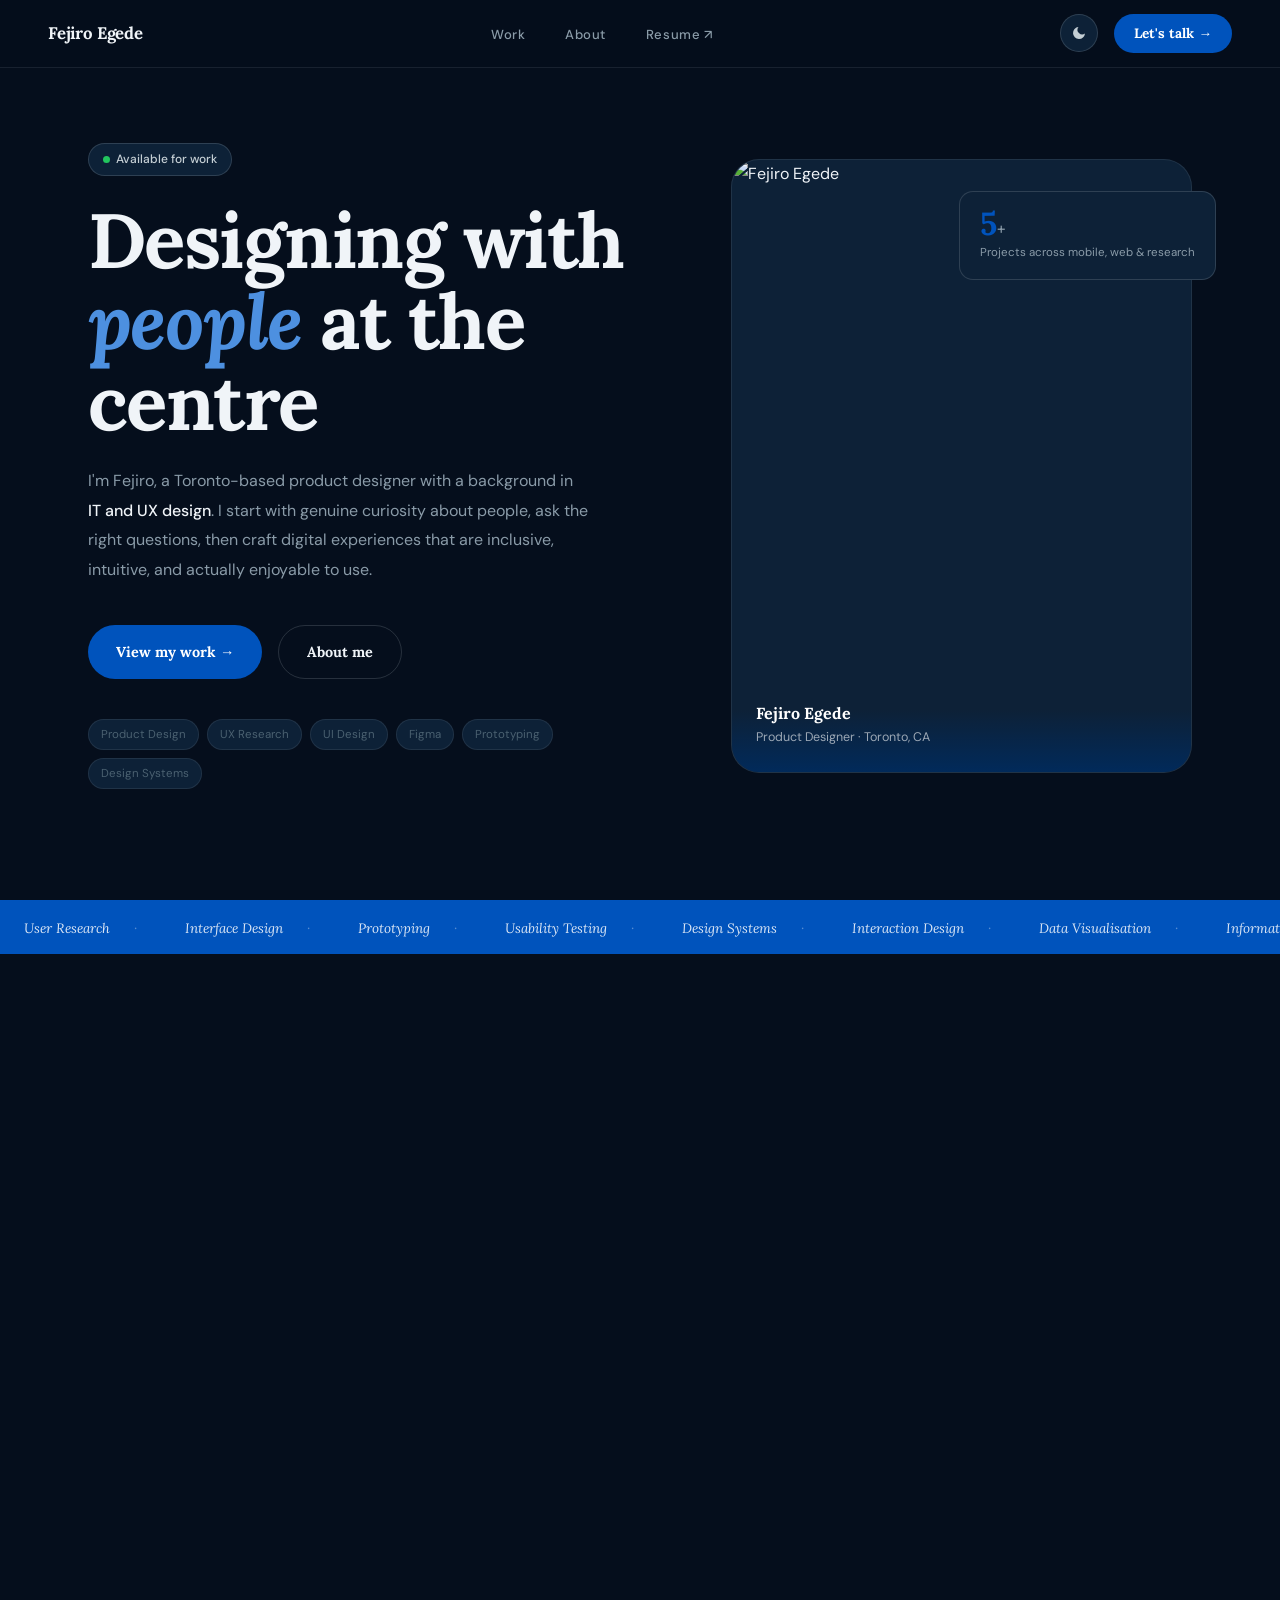
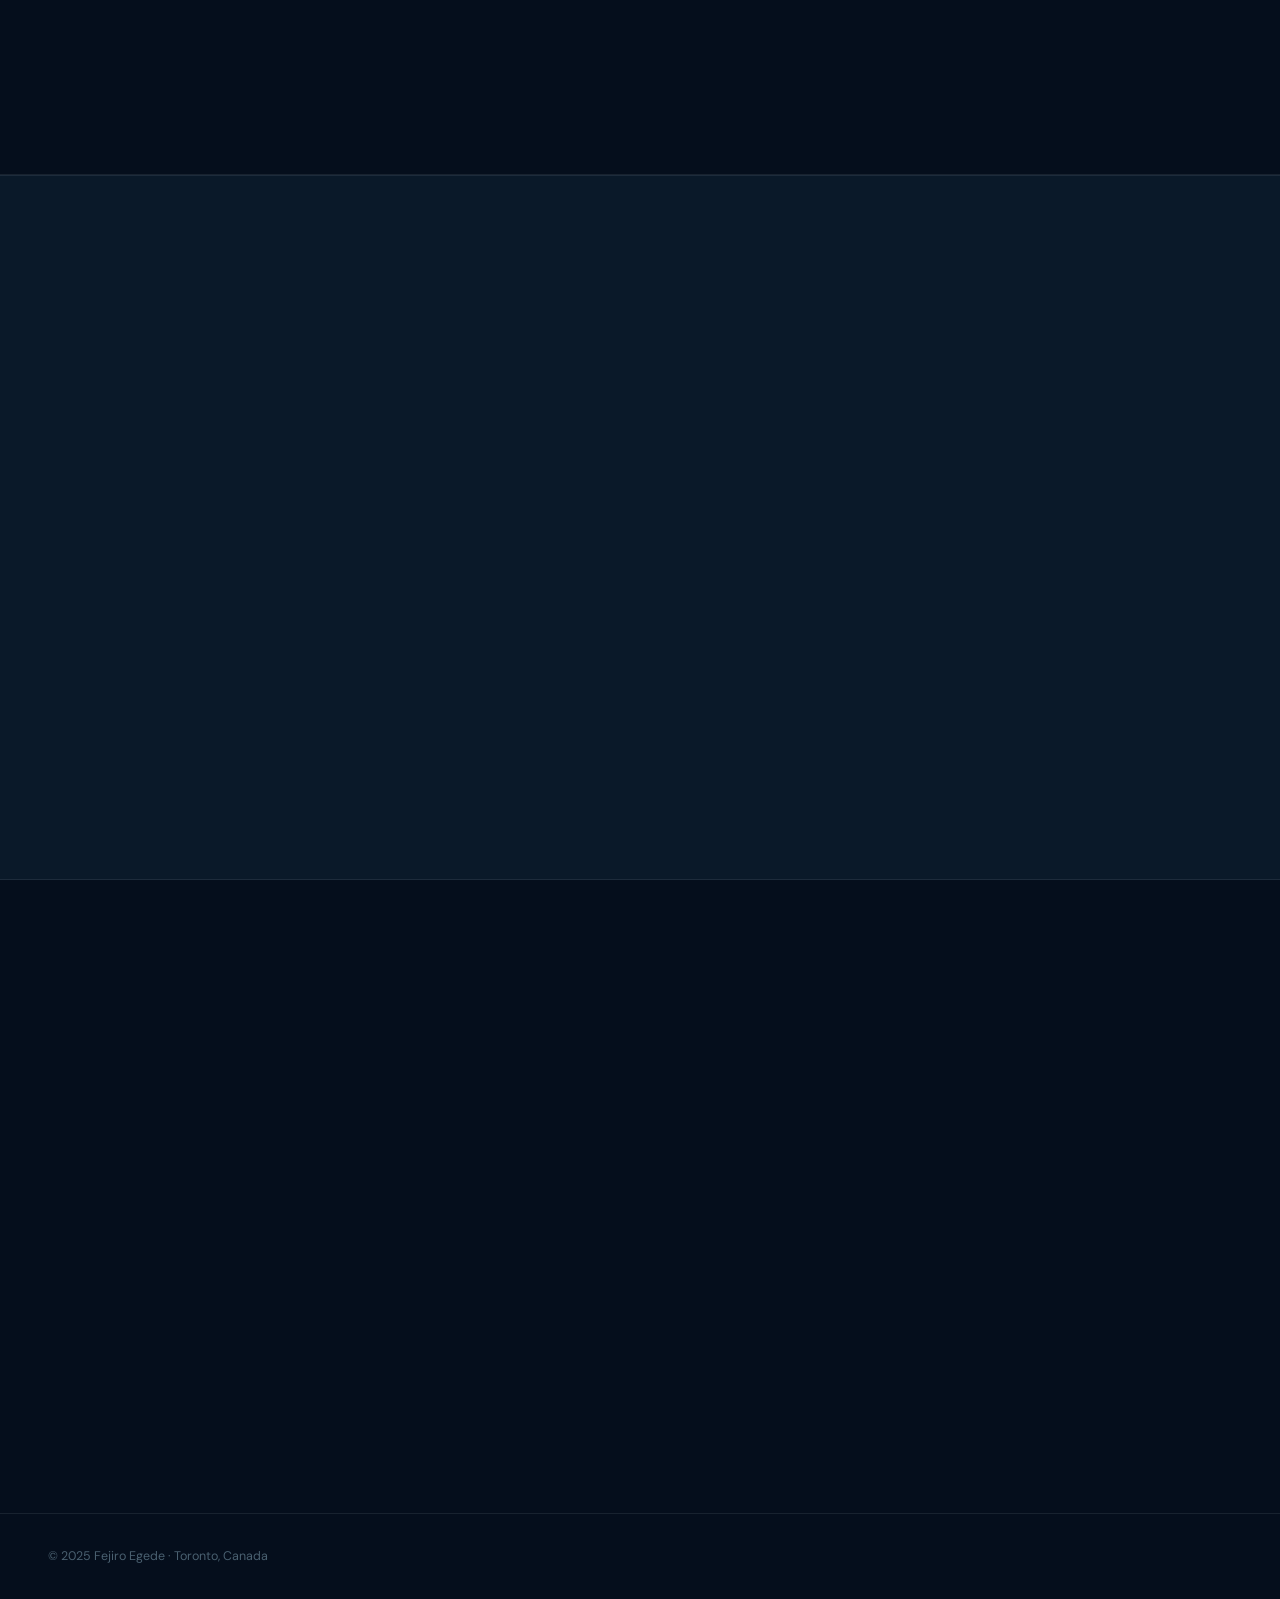
==== commit 1e8fb4c7: "Add files via upload" ====
--- a/index.html
+++ b/index.html
@@ -6,6 +6,74 @@
 <title>Fejiro Egede — Product Designer</title>
 <meta name="description" content="Toronto-based product designer crafting inclusive, human-centred digital experiences.">
 <link rel="stylesheet" href="css/style.css">
+<style>
+  /* Services section */
+  .services-section {
+    border-top: 1px solid var(--border, rgba(255,255,255,0.08));
+    border-bottom: 1px solid var(--border, rgba(255,255,255,0.08));
+    padding: 5rem 0;
+  }
+  .services-intro {
+    margin-bottom: 3rem;
+    display: flex;
+    justify-content: space-between;
+    align-items: flex-end;
+    gap: 2rem;
+    flex-wrap: wrap;
+  }
+  .services-grid {
+    display: grid;
+    grid-template-columns: repeat(3, 1fr);
+    gap: 1.5rem;
+  }
+  .service-card {
+    background: var(--surface, rgba(255,255,255,0.04));
+    border: 1px solid var(--border, rgba(255,255,255,0.08));
+    border-radius: 12px;
+    padding: 2rem 1.75rem;
+    transition: border-color 0.2s, transform 0.2s;
+  }
+  .service-card:hover {
+    border-color: var(--accent, #a78bfa);
+    transform: translateY(-2px);
+  }
+  .service-icon {
+    font-size: 1.5rem;
+    margin-bottom: 1.25rem;
+    display: block;
+  }
+  .service-card h3 {
+    font-family: var(--font-serif);
+    font-size: 1.2rem;
+    font-weight: 600;
+    margin-bottom: 0.75rem;
+    color: var(--text-1);
+    letter-spacing: -0.01em;
+  }
+  .service-card p {
+    font-size: 0.875rem;
+    color: var(--text-2);
+    line-height: 1.7;
+    margin-bottom: 1.25rem;
+  }
+  .service-price {
+    font-size: 0.78rem;
+    font-weight: 600;
+    letter-spacing: 0.06em;
+    text-transform: uppercase;
+    color: var(--accent, #a78bfa);
+  }
+  .services-cta {
+    margin-top: 2.5rem;
+    display: flex;
+    align-items: center;
+    gap: 1rem;
+    flex-wrap: wrap;
+  }
+  @media (max-width: 768px) {
+    .services-grid { grid-template-columns: 1fr; }
+  }
+</style>
 </head>
 <body>
 
@@ -21,7 +89,7 @@
       <svg class="icon-moon" viewBox="0 0 24 24"><path d="M21 12.79A9 9 0 1 1 11.21 3 7 7 0 0 0 21 12.79z"/></svg>
       <svg class="icon-sun" viewBox="0 0 24 24"><circle cx="12" cy="12" r="5"/><line x1="12" y1="1" x2="12" y2="3" stroke-width="2" stroke-linecap="round" stroke="currentColor"/><line x1="12" y1="21" x2="12" y2="23" stroke-width="2" stroke-linecap="round" stroke="currentColor"/><line x1="4.22" y1="4.22" x2="5.64" y2="5.64" stroke-width="2" stroke-linecap="round" stroke="currentColor"/><line x1="18.36" y1="18.36" x2="19.78" y2="19.78" stroke-width="2" stroke-linecap="round" stroke="currentColor"/><line x1="1" y1="12" x2="3" y2="12" stroke-width="2" stroke-linecap="round" stroke="currentColor"/><line x1="21" y1="12" x2="23" y2="12" stroke-width="2" stroke-linecap="round" stroke="currentColor"/><line x1="4.22" y1="19.78" x2="5.64" y2="18.36" stroke-width="2" stroke-linecap="round" stroke="currentColor"/><line x1="18.36" y1="5.64" x2="19.78" y2="4.22" stroke-width="2" stroke-linecap="round" stroke="currentColor"/></svg>
     </button>
-    <a href="mailto:egedefejiro@gmail.com" class="btn-nav">Let's talk →</a>
+    <a href="/cdn-cgi/l/email-protection#51343634353437343b38233e11363c30383d7f323e3c" class="btn-nav">Let's talk →</a>
   </div>
 </nav>
 
@@ -31,7 +99,7 @@
       <div class="hero-status">Available for work</div>
       <h1>Designing with<br><em>people</em> at the<br>centre</h1>
       <p class="hero-bio">
-        I'm Fejiro — a Toronto-based product designer with a background in <strong>IT and UX design</strong>. I start with genuine curiosity about people, ask the right questions, then craft digital experiences that are inclusive, intuitive, and actually enjoyable to use.
+        I'm Fejiro, a Toronto-based product designer with a background in <strong>IT and UX design</strong>. I start with genuine curiosity about people, ask the right questions, then craft digital experiences that are inclusive, intuitive, and actually enjoyable to use.
       </p>
       <div class="hero-actions">
         <a href="work.html" class="btn-primary">View my work →</a>
@@ -118,6 +186,61 @@
           <span class="project-link">View case study →</span>
         </div>
       </a>
+
+      <!-- NEW: Anok spec project card -->
+      <a href="projects/anok.html" class="project-card wide fade-up">
+        <div class="project-img" style="background: linear-gradient(135deg, #005522 0%, #007A33 60%, #1a9e4f 100%); display:flex; align-items:center; justify-content:center; flex-direction:column; gap:0.75rem;">
+          <span style="font-family:'Inter',sans-serif; font-size:3rem; font-weight:700; letter-spacing:0.25em; color:rgba(255,255,255,0.92);">ANOK</span>
+          <span style="display:block; width:40px; height:2px; background:#BA9653; border-radius:2px;"></span>
+        </div>
+        <div class="project-body">
+          <div class="project-meta"><span class="p-tag">Web Design</span><span class="p-tag">UX Research</span><span class="p-year">2024</span></div>
+          <h3>Anok Restaurant — Web Redesign</h3>
+          <p>Redesigned a Toronto restaurant's digital presence from the ground up. Turned a conversion-killing site into a reservation-first experience through research, audit, and focused UI design.</p>
+          <span class="project-link">View case study →</span>
+        </div>
+      </a>
+    </div>
+  </div>
+</section>
+
+<!-- NEW: Freelance services section -->
+<section class="services-section">
+  <div class="container">
+    <div class="services-intro fade-up">
+      <div>
+        <div class="section-label">Work with me</div>
+        <h2 style="font-family:var(--font-serif);font-size:clamp(2rem,4vw,3rem);font-weight:700;letter-spacing:-0.02em;line-height:1.1;color:var(--text-1);">Got a project? Let's <em>build it.</em></h2>
+      </div>
+      <p style="max-width:340px;font-size:0.9rem;color:var(--text-2);line-height:1.7;">I take on freelance projects for startups, small businesses, and founders who need design that actually works. Fast turnaround, clear communication, no surprises.</p>
+    </div>
+
+    <div class="services-grid fade-up">
+      <div class="service-card">
+        <span class="service-icon">&#9678;</span>
+        <h3>Website design</h3>
+        <p>A clean, fast site built for your audience. I handle the design end-to-end using no-code tools so there's no backend complexity and no surprise tech bills after handoff.</p>
+        <span class="service-price">Typically delivered in 1-2 weeks</span>
+      </div>
+
+      <div class="service-card">
+        <span class="service-icon">&#9632;</span>
+        <h3>UX audit &amp; redesign</h3>
+        <p>If your app or site has something not working, drop-offs, confusion, bad conversion, I'll find it, document it, and redesign the specific flows causing the damage.</p>
+        <span class="service-price">Detailed findings + redesigned flows</span>
+      </div>
+
+      <div class="service-card">
+        <span class="service-icon">&#9670;</span>
+        <h3>UI design &amp; prototyping</h3>
+        <p>Figma-first design work for apps, dashboards, or landing pages. Fully annotated, developer-ready files. I can work alongside your existing team or solo from brief to handoff.</p>
+        <span class="service-price">Developer-ready Figma files, fully annotated</span>
+      </div>
+    </div>
+
+    <div class="services-cta fade-up">
+      <a href="/cdn-cgi/l/email-protection#86e3e1e3e2e3e0e3eceff4e9c6e1ebe7efeaa8e5e9ebb9f5f3e4ece3e5f2bbd6f4e9ece3e5f2a6e3e8f7f3eff4ff" class="btn-primary">Start a project →</a>
+      <span style="font-size:0.85rem;color:var(--text-2);">Usually respond within 24 hours</span>
     </div>
   </div>
 </section>
@@ -128,12 +251,12 @@
       <div class="about-text fade-up">
         <div class="section-label">A little about me</div>
         <h2>Designer by craft,<br><em>curious</em> by nature</h2>
-        <p>I'm Toronto-based with a background that connects <strong>information technology (York University, 2022)</strong> and human-centred design (Sheridan College, 2024). That combination means I can read code, understand technical constraints, and still put the user first.</p>
-        <p>When I'm not designing I'm watching films, shooting on film, following Manchester United, gaming, or deep in a Harry Potter rabbit hole. The curiosity that drives those things is the same one that makes me good at research.</p>
+        <p>I'm Toronto-based with a background that connects Information technology <strong>(York University, 2022)</strong> and human-centred design <strong>(Sheridan College, 2024).</strong> That combination means I can read code, understand technical constraints, and still put the user first.</p>
+        <p>When I'm not designing I'm watching movies, shooting on film, waiting for the next Manchester United game, gaming, or deep some rabbit hole. The curiosity that drives those things is the same one that makes me good at research.</p>
         <div class="about-links">
           <a href="about.html" class="about-link">More about me →</a>
           <a href="https://www.linkedin.com/in/fejiroegede" target="_blank" class="about-link">LinkedIn ↗</a>
-          <a href="mailto:egedefejiro@gmail.com" class="about-link">Email ✉</a>
+          <a href="/cdn-cgi/l/email-protection#ceaba9abaaaba8aba4a7bca18ea9a3afa7a2e0ada1a3" class="about-link">Email ✉</a>
         </div>
       </div>
       <div class="stats-grid fade-up">
@@ -149,10 +272,10 @@
 <section class="section">
   <div class="container">
     <div class="contact-cta fade-up">
-      <div class="section-label" style="justify-content:center;">Get in touch</div>
-      <h2>Got a project<br>in <em>mind?</em></h2>
-      <p>Open to freelance work, collaborations, and full-time opportunities. If you have a problem worth solving, I'd love to hear about it.</p>
-      <a href="mailto:egedefejiro@gmail.com?subject=Hi Fejiro" class="contact-email">egedefejiro@gmail.com ↗</a>
+      <div class="section-label" style="justify-content:center;">Hire me</div>
+      <h2>Your next project<br>deserves <em>better design.</em></h2>
+      <p>Whether you need a website built, an app flow fixed, or a full UI from scratch, I work fast, communicate clearly, and deliver work that holds up. Let's talk about what you need.</p>
+      <a href="/cdn-cgi/l/email-protection#30555755545556555a59425f70575d51595c1e535f5d0f4345525a5553440d60425f5a55534410555e4145594249" class="contact-email"><span class="__cf_email__" data-cfemail="f1949694959497949b98839eb1969c90989ddf929e9c">[email&#160;protected]</span> ↗</a>
     </div>
   </div>
 </section>
@@ -160,12 +283,3 @@
 <footer>
   <p>© 2025 Fejiro Egede · Toronto, Canada</p>
   <div class="footer-links">
-    <a href="https://www.linkedin.com/in/fejiroegede" target="_blank">LinkedIn</a>
-    <a href="https://drive.google.com/file/d/1DaPb4EcxR5xhZrK5H-Q9EDbVGoZlk_z4/view" target="_blank">Resume</a>
-    <a href="mailto:egedefejiro@gmail.com">Email</a>
-  </div>
-</footer>
-
-<script src="js/main.js"></script>
-</body>
-</html>
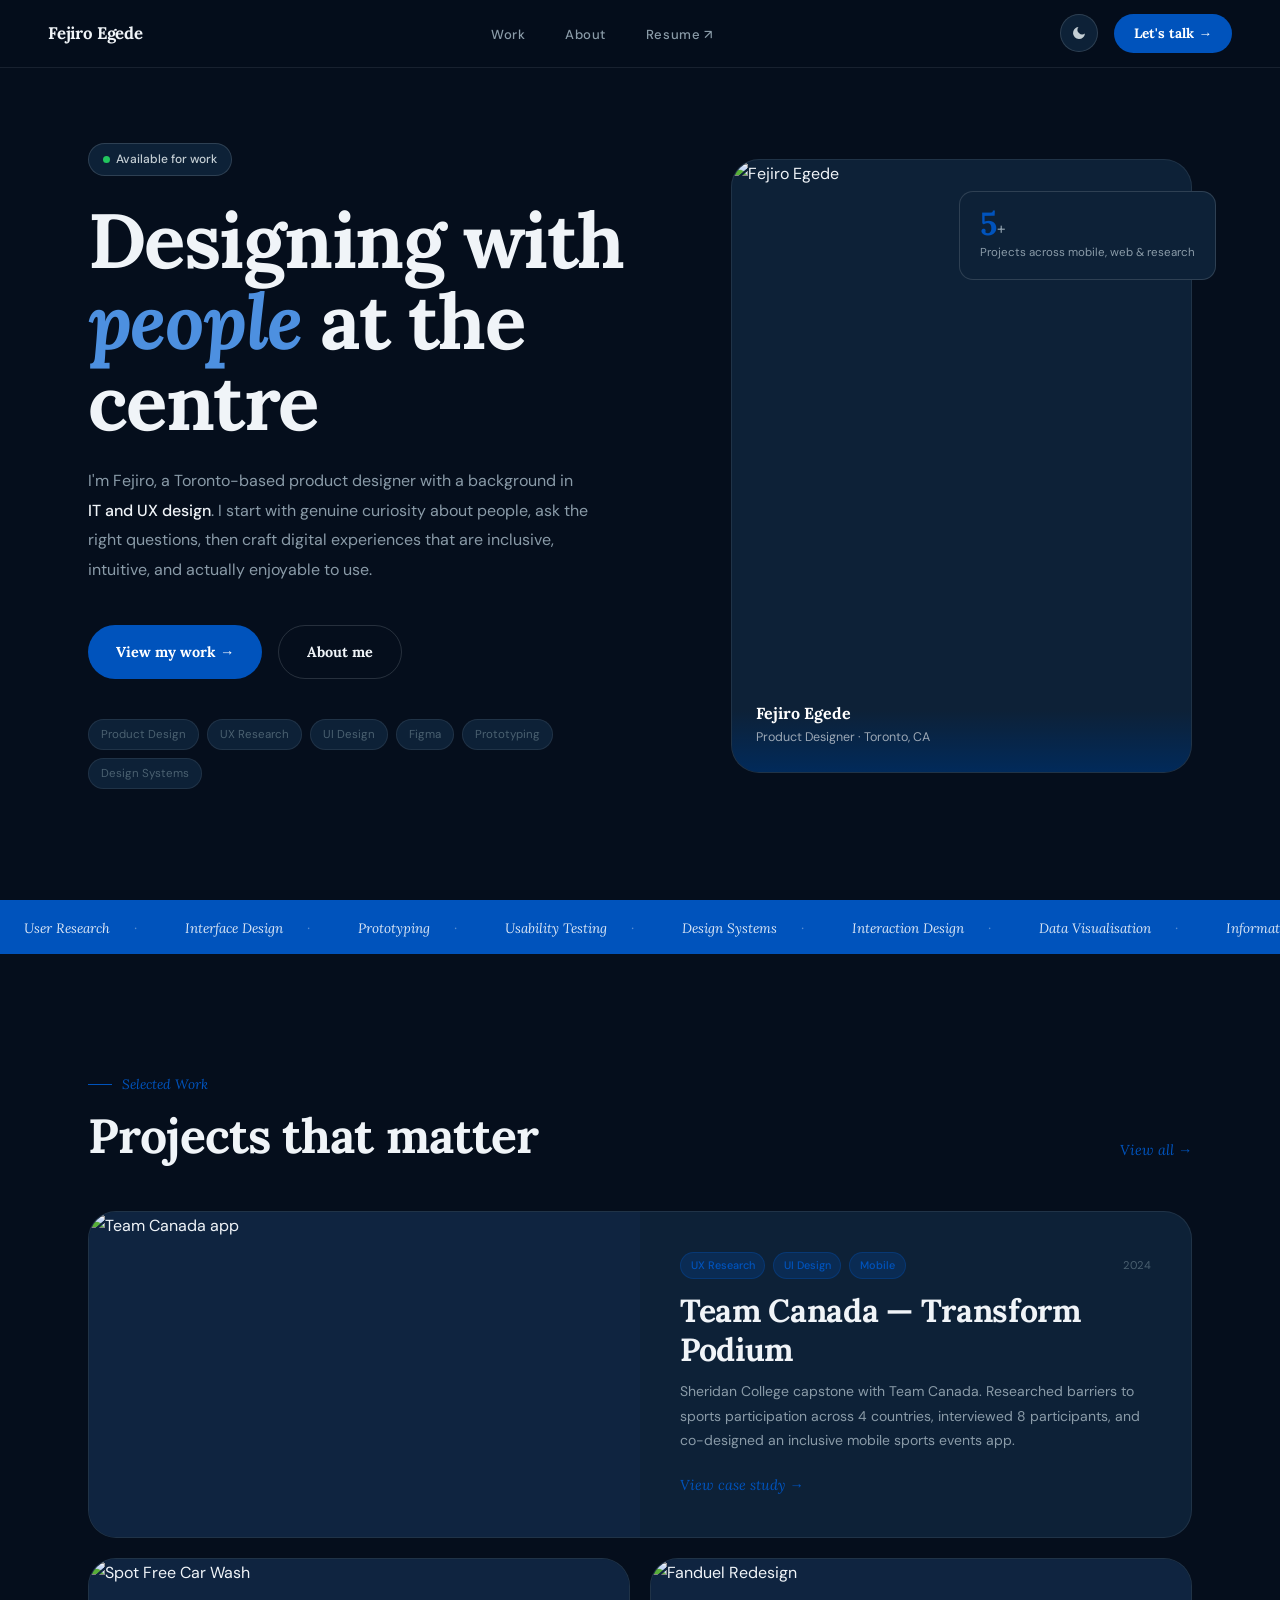
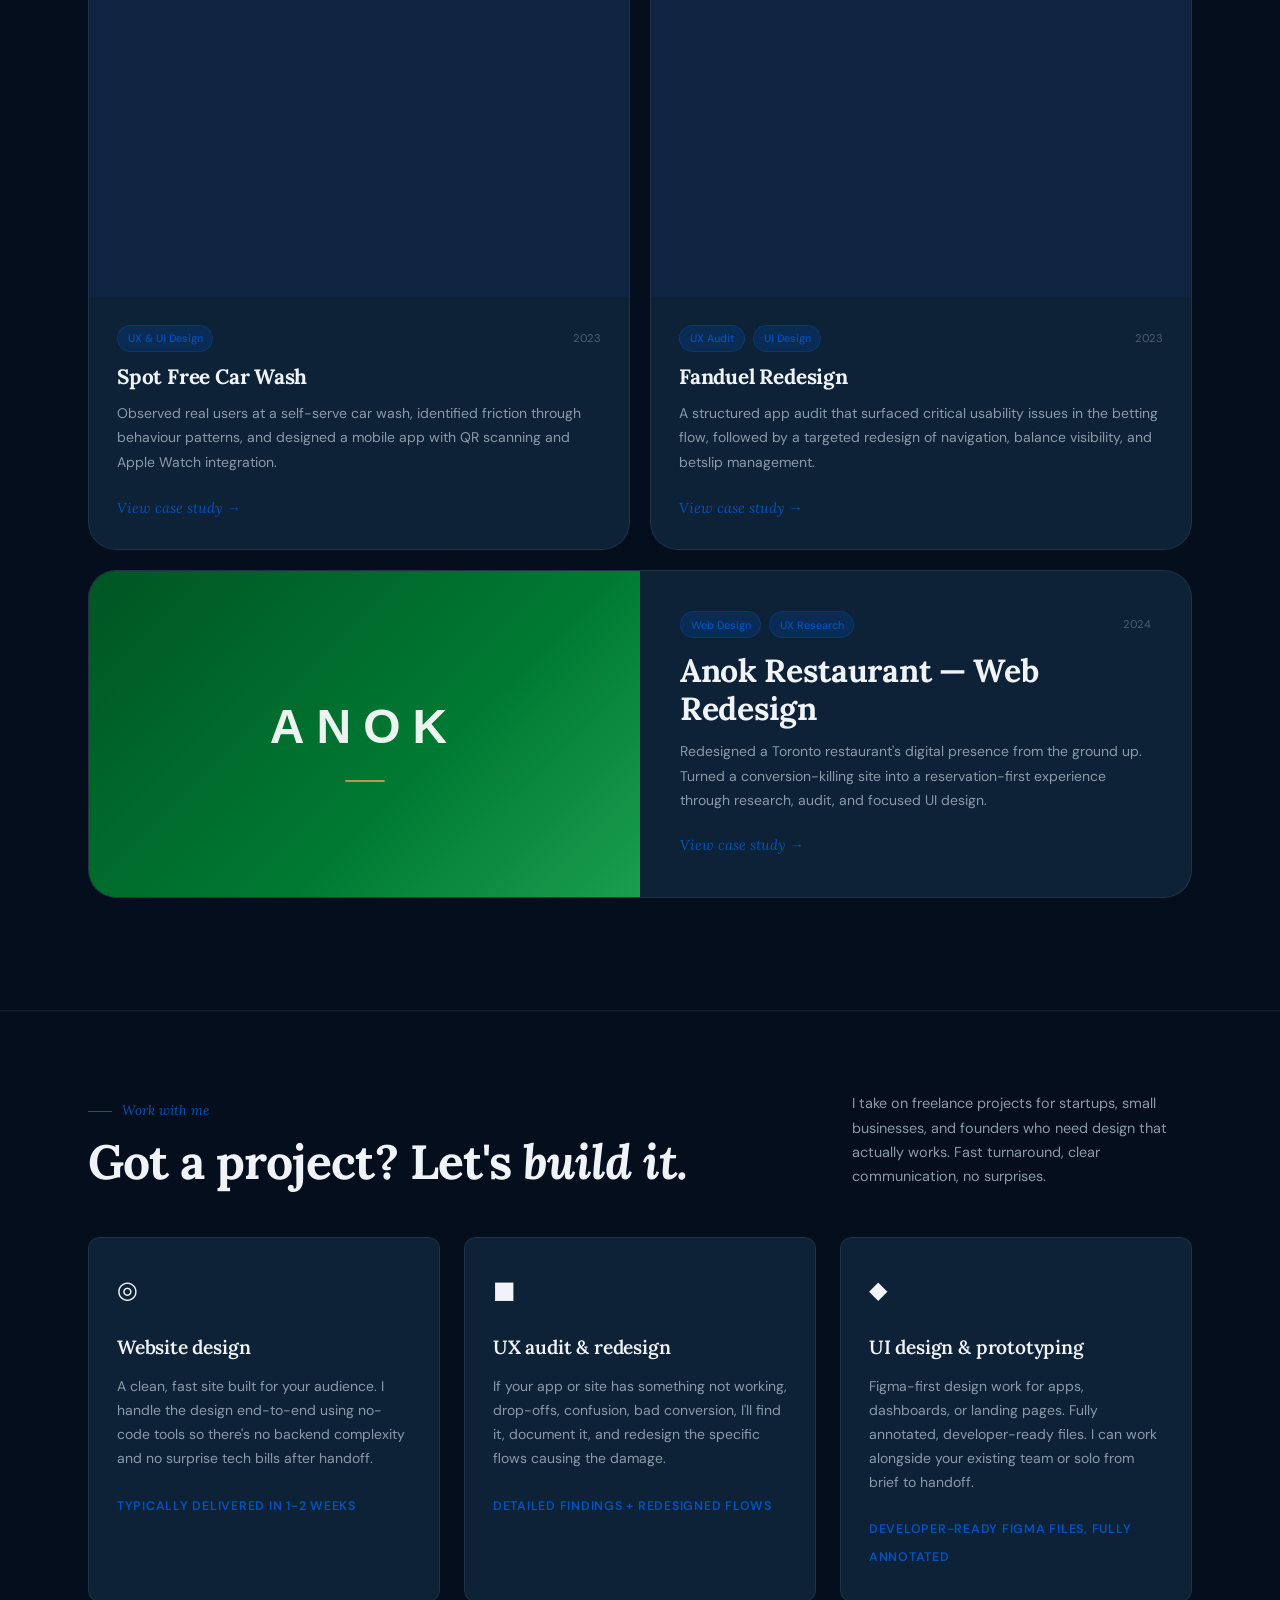
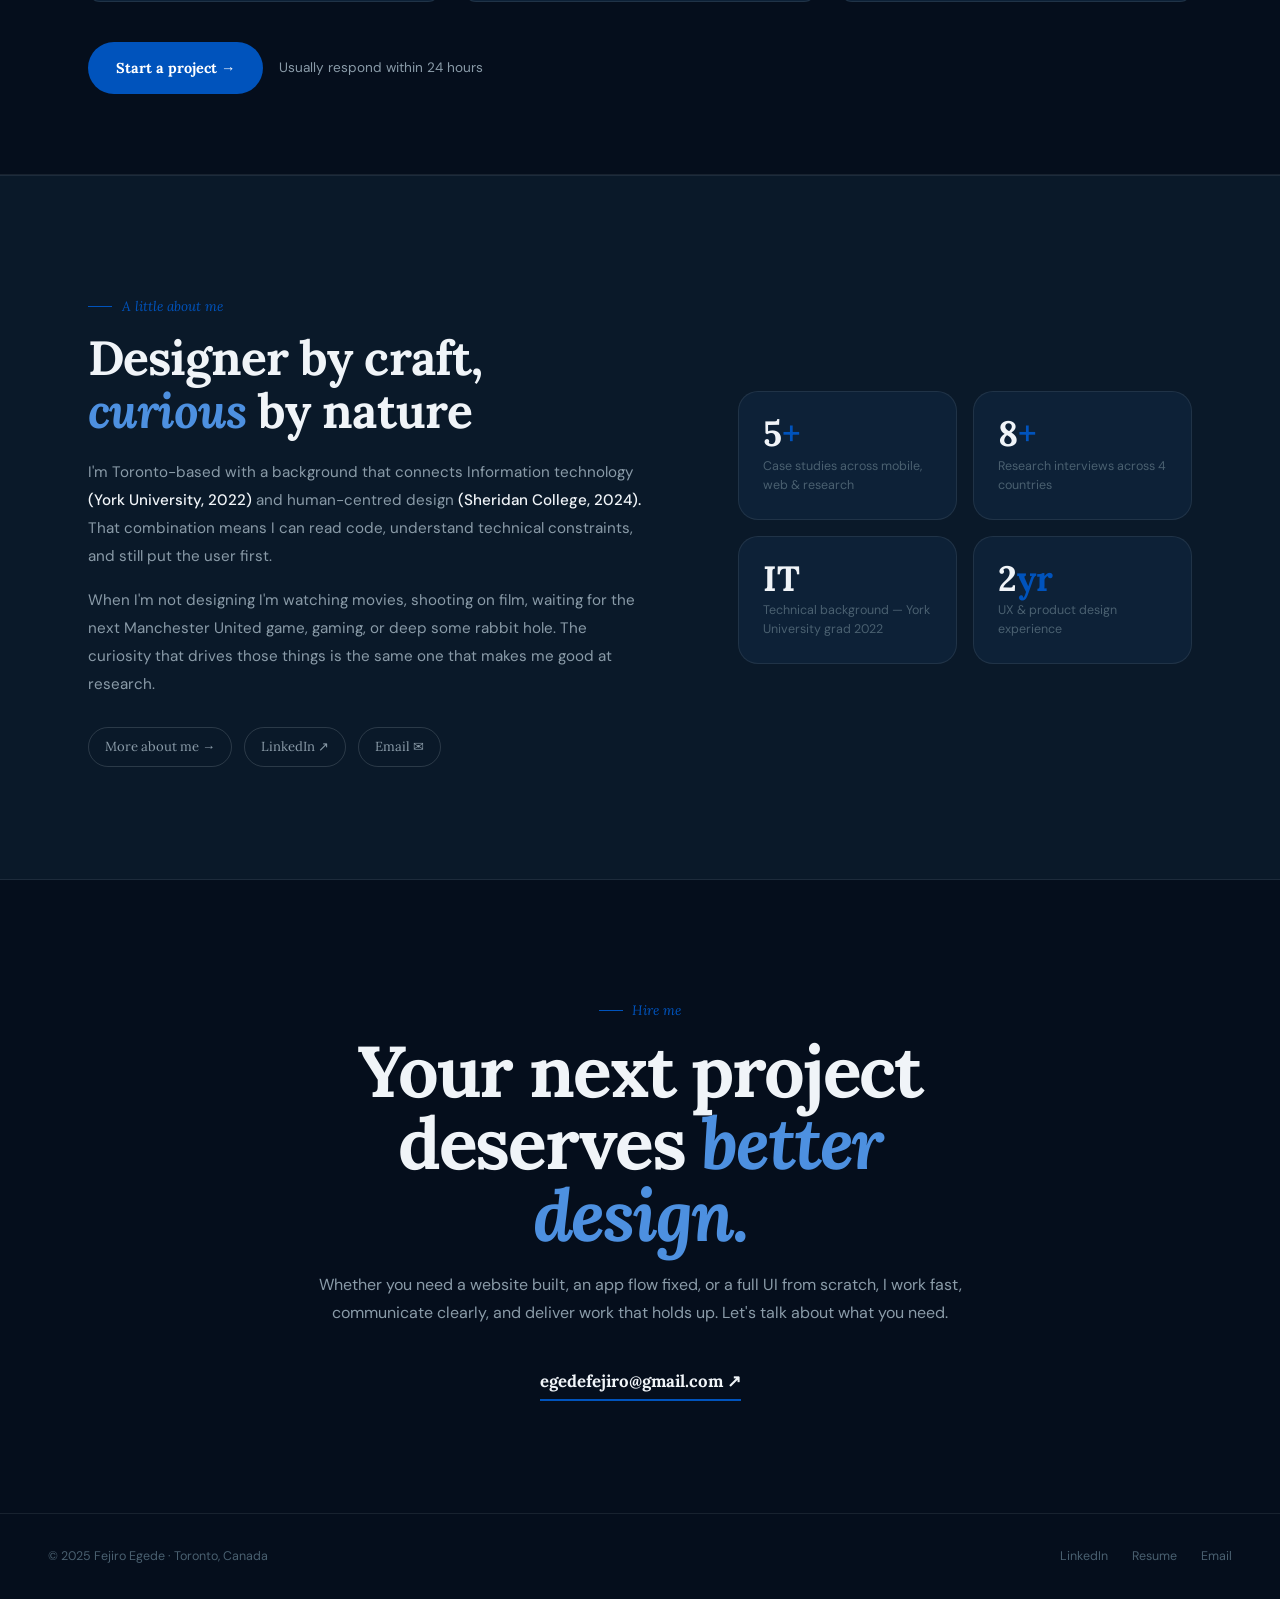
==== commit 29b4f566: "Add files via upload" ====
--- a/index.html
+++ b/index.html
@@ -275,7 +275,7 @@
       <div class="section-label" style="justify-content:center;">Hire me</div>
       <h2>Your next project<br>deserves <em>better design.</em></h2>
       <p>Whether you need a website built, an app flow fixed, or a full UI from scratch, I work fast, communicate clearly, and deliver work that holds up. Let's talk about what you need.</p>
-      <a href="/cdn-cgi/l/email-protection#30555755545556555a59425f70575d51595c1e535f5d0f4345525a5553440d60425f5a55534410555e4145594249" class="contact-email"><span class="__cf_email__" data-cfemail="f1949694959497949b98839eb1969c90989ddf929e9c">[email&#160;protected]</span> ↗</a>
+      <a href="mailto:egedefejiro@gmail.com?subject=Project enquiry" class="contact-email">egedefejiro@gmail.com ↗</a>
     </div>
   </div>
 </section>
@@ -283,3 +283,12 @@
 <footer>
   <p>© 2025 Fejiro Egede · Toronto, Canada</p>
   <div class="footer-links">
+    <a href="https://www.linkedin.com/in/fejiroegede" target="_blank">LinkedIn</a>
+    <a href="https://drive.google.com/file/d/1DaPb4EcxR5xhZrK5H-Q9EDbVGoZlk_z4/view" target="_blank">Resume</a>
+    <a href="mailto:egedefejiro@gmail.com">Email</a>
+  </div>
+</footer>
+
+<script src="js/main.js"></script>
+</body>
+</html>
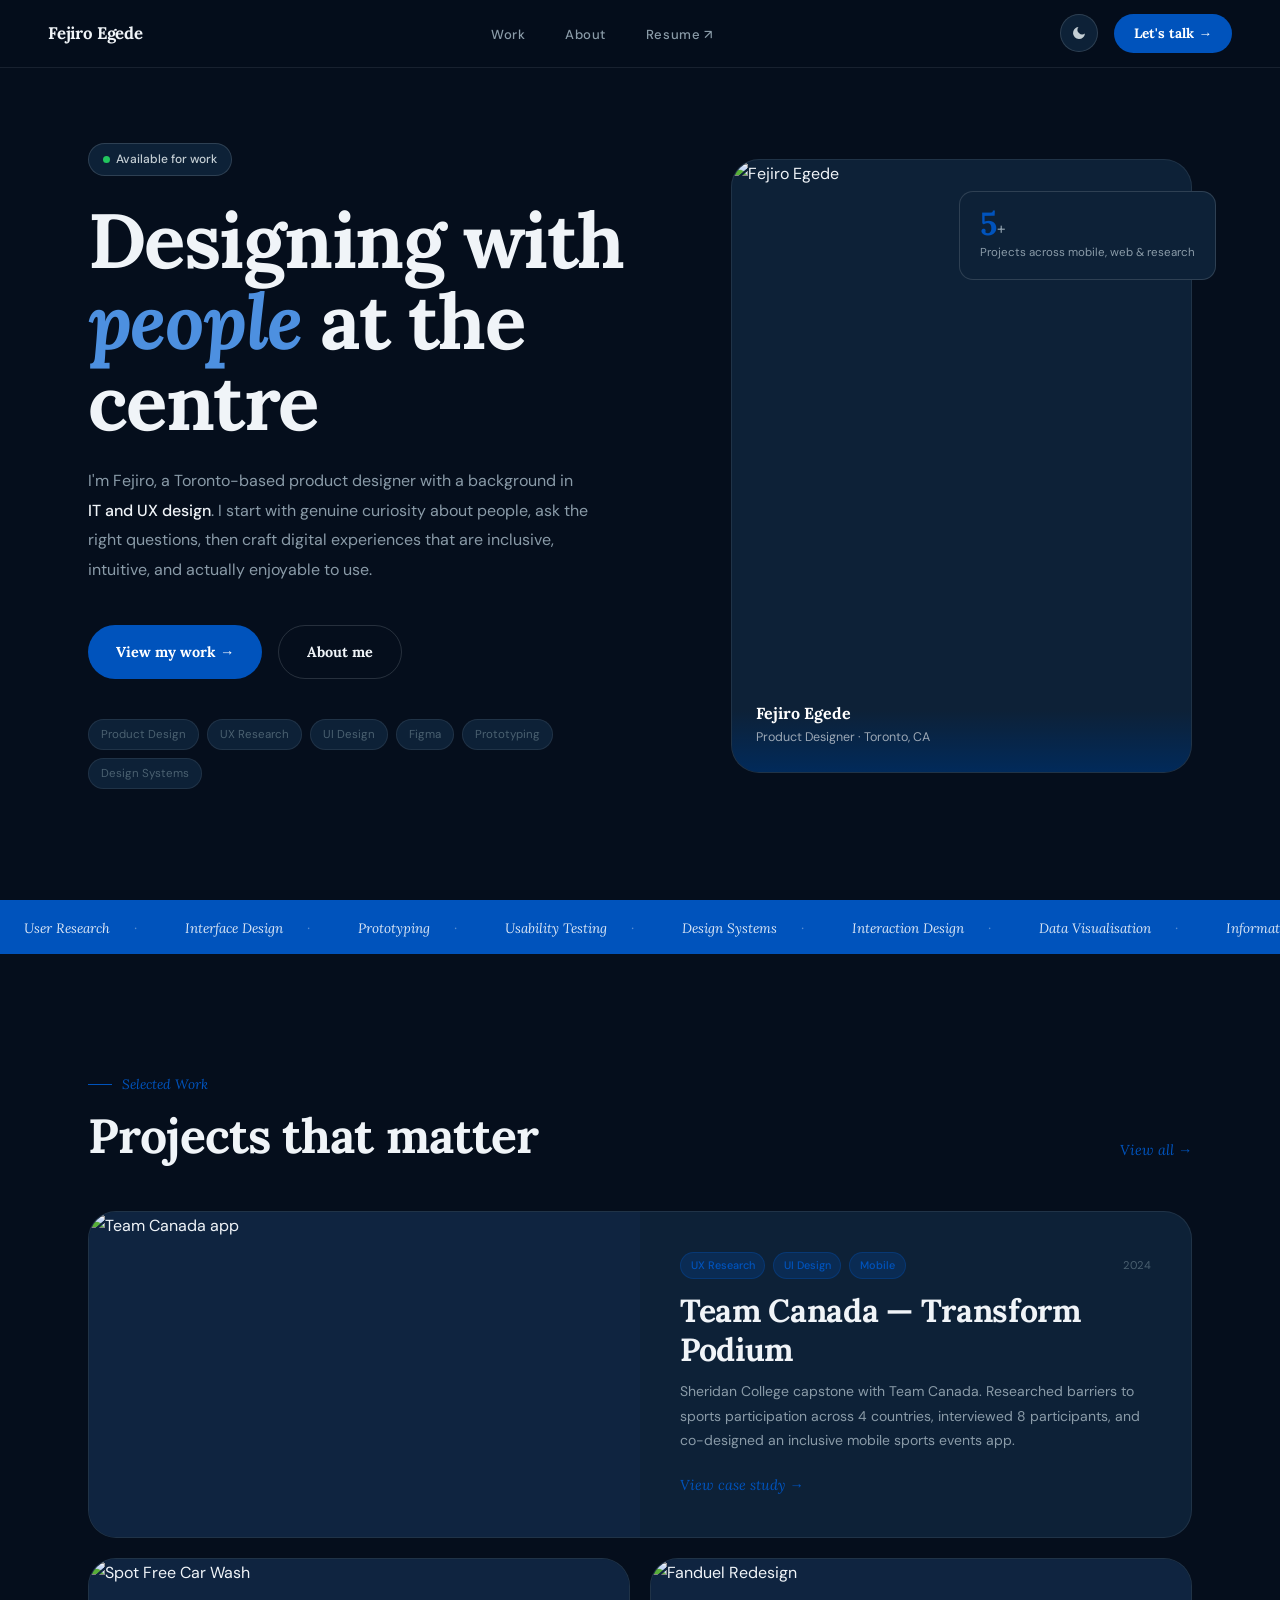
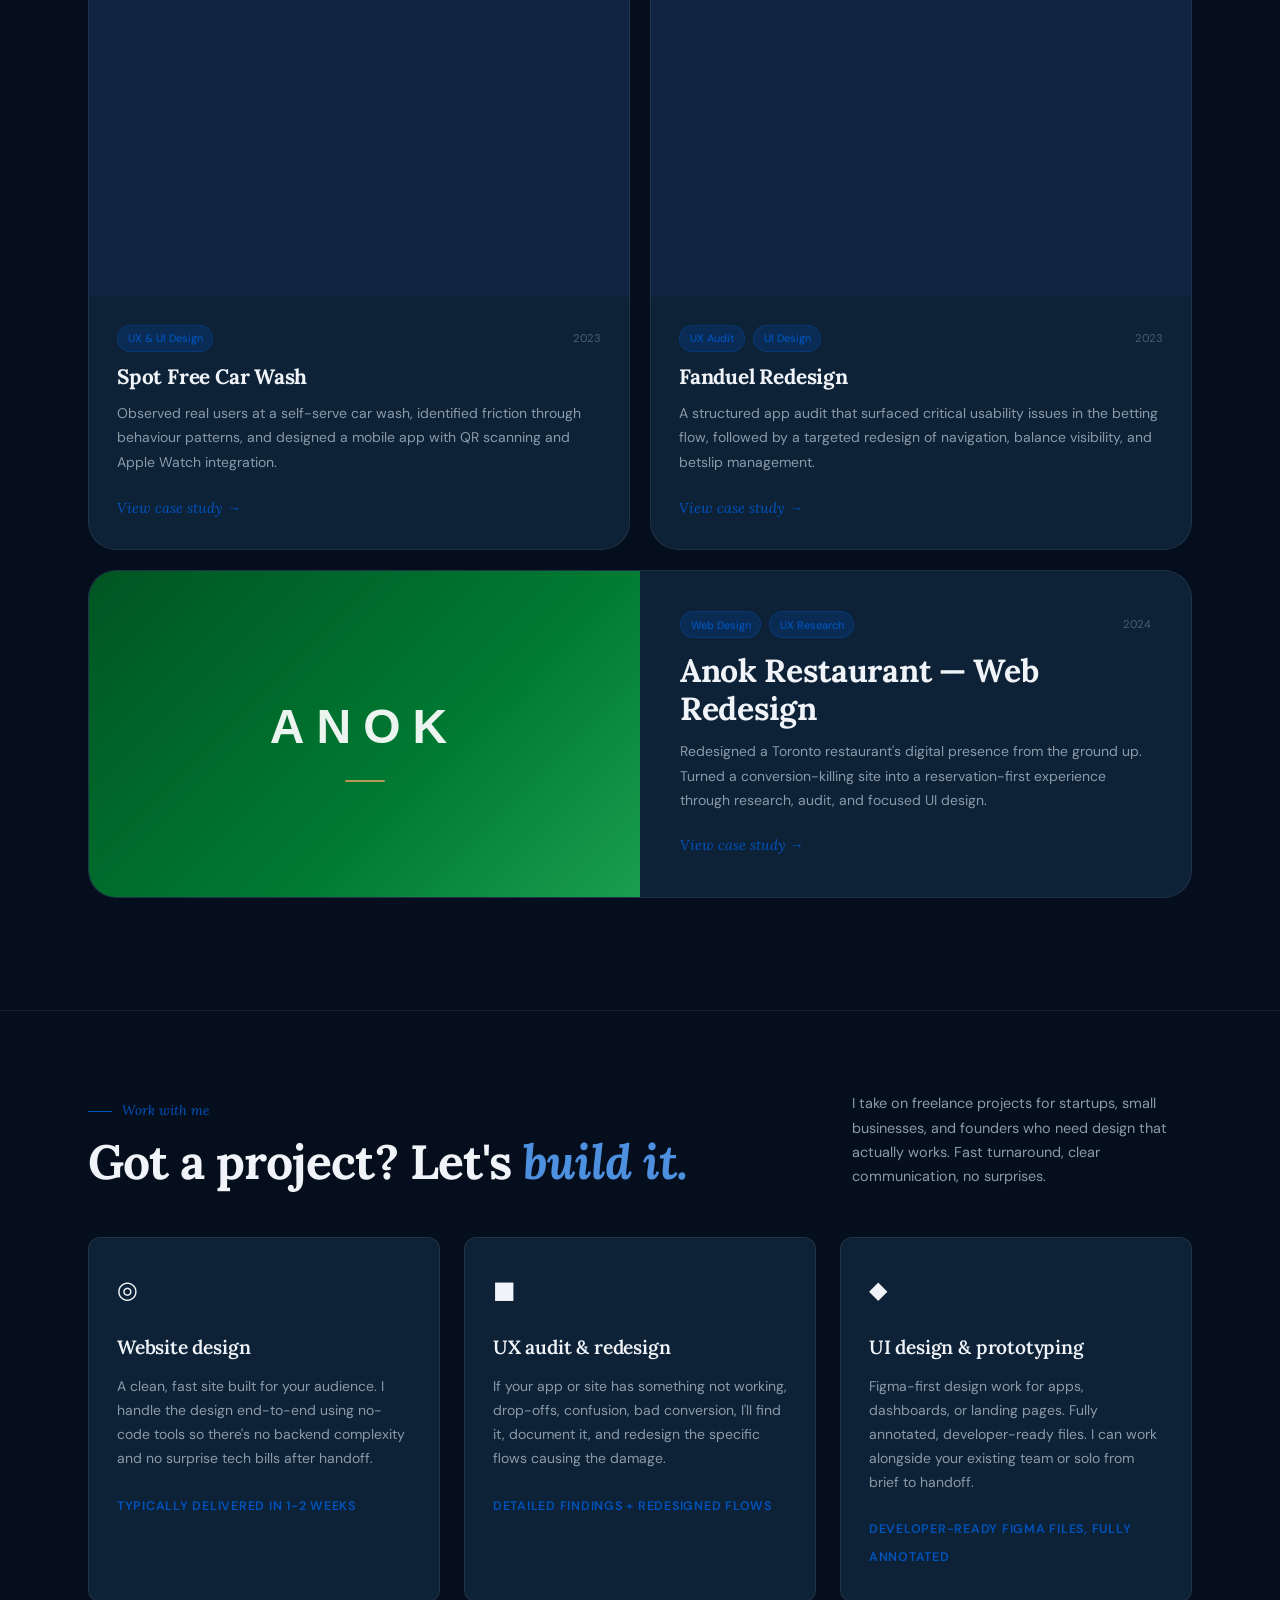
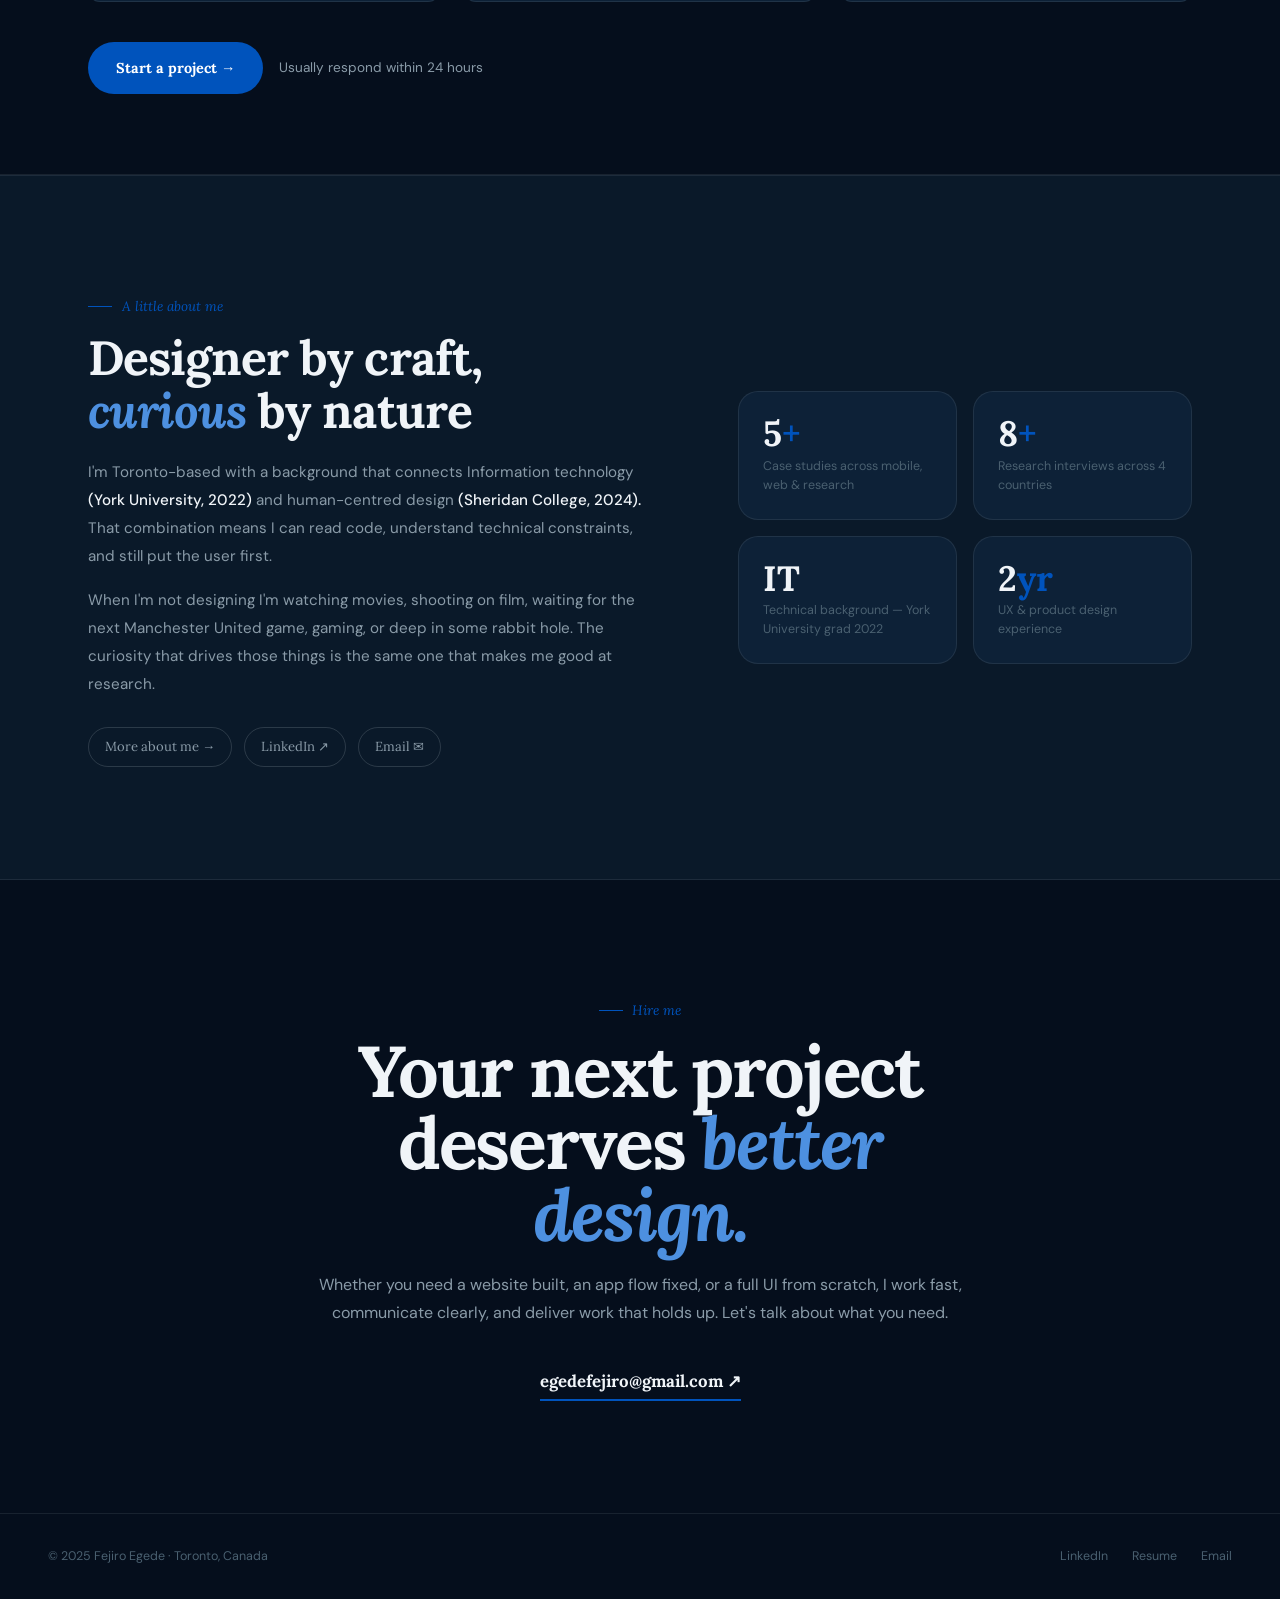
==== commit 42682fec: "Add files via upload" ====
--- a/index.html
+++ b/index.html
@@ -7,7 +7,6 @@
 <meta name="description" content="Toronto-based product designer crafting inclusive, human-centred digital experiences.">
 <link rel="stylesheet" href="css/style.css">
 <style>
-  /* Services section */
   .services-section {
     border-top: 1px solid var(--border, rgba(255,255,255,0.08));
     border-bottom: 1px solid var(--border, rgba(255,255,255,0.08));
@@ -34,7 +33,7 @@
     transition: border-color 0.2s, transform 0.2s;
   }
   .service-card:hover {
-    border-color: var(--accent, #a78bfa);
+    border-color: var(--accent, #0053BC);
     transform: translateY(-2px);
   }
   .service-icon {
@@ -61,7 +60,7 @@
     font-weight: 600;
     letter-spacing: 0.06em;
     text-transform: uppercase;
-    color: var(--accent, #a78bfa);
+    color: var(--accent, #0053BC);
   }
   .services-cta {
     margin-top: 2.5rem;
@@ -70,8 +69,13 @@
     gap: 1rem;
     flex-wrap: wrap;
   }
+  .services-cta .cta-note {
+    font-size: 0.85rem;
+    color: var(--text-2);
+  }
   @media (max-width: 768px) {
     .services-grid { grid-template-columns: 1fr; }
+    .services-intro { flex-direction: column; align-items: flex-start; }
   }
 </style>
 </head>
@@ -89,7 +93,7 @@
       <svg class="icon-moon" viewBox="0 0 24 24"><path d="M21 12.79A9 9 0 1 1 11.21 3 7 7 0 0 0 21 12.79z"/></svg>
       <svg class="icon-sun" viewBox="0 0 24 24"><circle cx="12" cy="12" r="5"/><line x1="12" y1="1" x2="12" y2="3" stroke-width="2" stroke-linecap="round" stroke="currentColor"/><line x1="12" y1="21" x2="12" y2="23" stroke-width="2" stroke-linecap="round" stroke="currentColor"/><line x1="4.22" y1="4.22" x2="5.64" y2="5.64" stroke-width="2" stroke-linecap="round" stroke="currentColor"/><line x1="18.36" y1="18.36" x2="19.78" y2="19.78" stroke-width="2" stroke-linecap="round" stroke="currentColor"/><line x1="1" y1="12" x2="3" y2="12" stroke-width="2" stroke-linecap="round" stroke="currentColor"/><line x1="21" y1="12" x2="23" y2="12" stroke-width="2" stroke-linecap="round" stroke="currentColor"/><line x1="4.22" y1="19.78" x2="5.64" y2="18.36" stroke-width="2" stroke-linecap="round" stroke="currentColor"/><line x1="18.36" y1="5.64" x2="19.78" y2="4.22" stroke-width="2" stroke-linecap="round" stroke="currentColor"/></svg>
     </button>
-    <a href="/cdn-cgi/l/email-protection#51343634353437343b38233e11363c30383d7f323e3c" class="btn-nav">Let's talk →</a>
+    <a href="mailto:egedefejiro@gmail.com" class="btn-nav">Let's talk →</a>
   </div>
 </nav>
 
@@ -187,11 +191,10 @@
         </div>
       </a>
 
-      <!-- NEW: Anok spec project card -->
       <a href="projects/anok.html" class="project-card wide fade-up">
-        <div class="project-img" style="background: linear-gradient(135deg, #005522 0%, #007A33 60%, #1a9e4f 100%); display:flex; align-items:center; justify-content:center; flex-direction:column; gap:0.75rem;">
-          <span style="font-family:'Inter',sans-serif; font-size:3rem; font-weight:700; letter-spacing:0.25em; color:rgba(255,255,255,0.92);">ANOK</span>
-          <span style="display:block; width:40px; height:2px; background:#BA9653; border-radius:2px;"></span>
+        <div class="project-img" style="background:linear-gradient(135deg,#005522 0%,#007A33 60%,#1a9e4f 100%);display:flex;align-items:center;justify-content:center;flex-direction:column;gap:0.75rem;">
+          <span style="font-family:'Inter',sans-serif;font-size:3rem;font-weight:700;letter-spacing:0.25em;color:rgba(255,255,255,0.92);">ANOK</span>
+          <span style="display:block;width:40px;height:2px;background:#BA9653;border-radius:2px;"></span>
         </div>
         <div class="project-body">
           <div class="project-meta"><span class="p-tag">Web Design</span><span class="p-tag">UX Research</span><span class="p-year">2024</span></div>
@@ -204,13 +207,13 @@
   </div>
 </section>
 
-<!-- NEW: Freelance services section -->
+<!-- Freelance services section -->
 <section class="services-section">
   <div class="container">
     <div class="services-intro fade-up">
       <div>
         <div class="section-label">Work with me</div>
-        <h2 style="font-family:var(--font-serif);font-size:clamp(2rem,4vw,3rem);font-weight:700;letter-spacing:-0.02em;line-height:1.1;color:var(--text-1);">Got a project? Let's <em>build it.</em></h2>
+        <h2 style="font-family:var(--font-serif);font-size:clamp(2rem,4vw,3rem);font-weight:700;letter-spacing:-0.02em;line-height:1.1;color:var(--text-1);">Got a project? Let's <em style="font-style:italic;color:var(--royal-pale);">build it.</em></h2>
       </div>
       <p style="max-width:340px;font-size:0.9rem;color:var(--text-2);line-height:1.7;">I take on freelance projects for startups, small businesses, and founders who need design that actually works. Fast turnaround, clear communication, no surprises.</p>
     </div>
@@ -222,14 +225,12 @@
         <p>A clean, fast site built for your audience. I handle the design end-to-end using no-code tools so there's no backend complexity and no surprise tech bills after handoff.</p>
         <span class="service-price">Typically delivered in 1-2 weeks</span>
       </div>
-
       <div class="service-card">
         <span class="service-icon">&#9632;</span>
         <h3>UX audit &amp; redesign</h3>
         <p>If your app or site has something not working, drop-offs, confusion, bad conversion, I'll find it, document it, and redesign the specific flows causing the damage.</p>
         <span class="service-price">Detailed findings + redesigned flows</span>
       </div>
-
       <div class="service-card">
         <span class="service-icon">&#9670;</span>
         <h3>UI design &amp; prototyping</h3>
@@ -239,8 +240,8 @@
     </div>
 
     <div class="services-cta fade-up">
-      <a href="/cdn-cgi/l/email-protection#86e3e1e3e2e3e0e3eceff4e9c6e1ebe7efeaa8e5e9ebb9f5f3e4ece3e5f2bbd6f4e9ece3e5f2a6e3e8f7f3eff4ff" class="btn-primary">Start a project →</a>
-      <span style="font-size:0.85rem;color:var(--text-2);">Usually respond within 24 hours</span>
+      <a href="mailto:egedefejiro@gmail.com?subject=Project enquiry" class="btn-primary">Start a project →</a>
+      <span class="cta-note">Usually respond within 24 hours</span>
     </div>
   </div>
 </section>
@@ -252,11 +253,11 @@
         <div class="section-label">A little about me</div>
         <h2>Designer by craft,<br><em>curious</em> by nature</h2>
         <p>I'm Toronto-based with a background that connects Information technology <strong>(York University, 2022)</strong> and human-centred design <strong>(Sheridan College, 2024).</strong> That combination means I can read code, understand technical constraints, and still put the user first.</p>
-        <p>When I'm not designing I'm watching movies, shooting on film, waiting for the next Manchester United game, gaming, or deep some rabbit hole. The curiosity that drives those things is the same one that makes me good at research.</p>
+        <p>When I'm not designing I'm watching movies, shooting on film, waiting for the next Manchester United game, gaming, or deep in some rabbit hole. The curiosity that drives those things is the same one that makes me good at research.</p>
         <div class="about-links">
           <a href="about.html" class="about-link">More about me →</a>
           <a href="https://www.linkedin.com/in/fejiroegede" target="_blank" class="about-link">LinkedIn ↗</a>
-          <a href="/cdn-cgi/l/email-protection#ceaba9abaaaba8aba4a7bca18ea9a3afa7a2e0ada1a3" class="about-link">Email ✉</a>
+          <a href="mailto:egedefejiro@gmail.com" class="about-link">Email ✉</a>
         </div>
       </div>
       <div class="stats-grid fade-up">
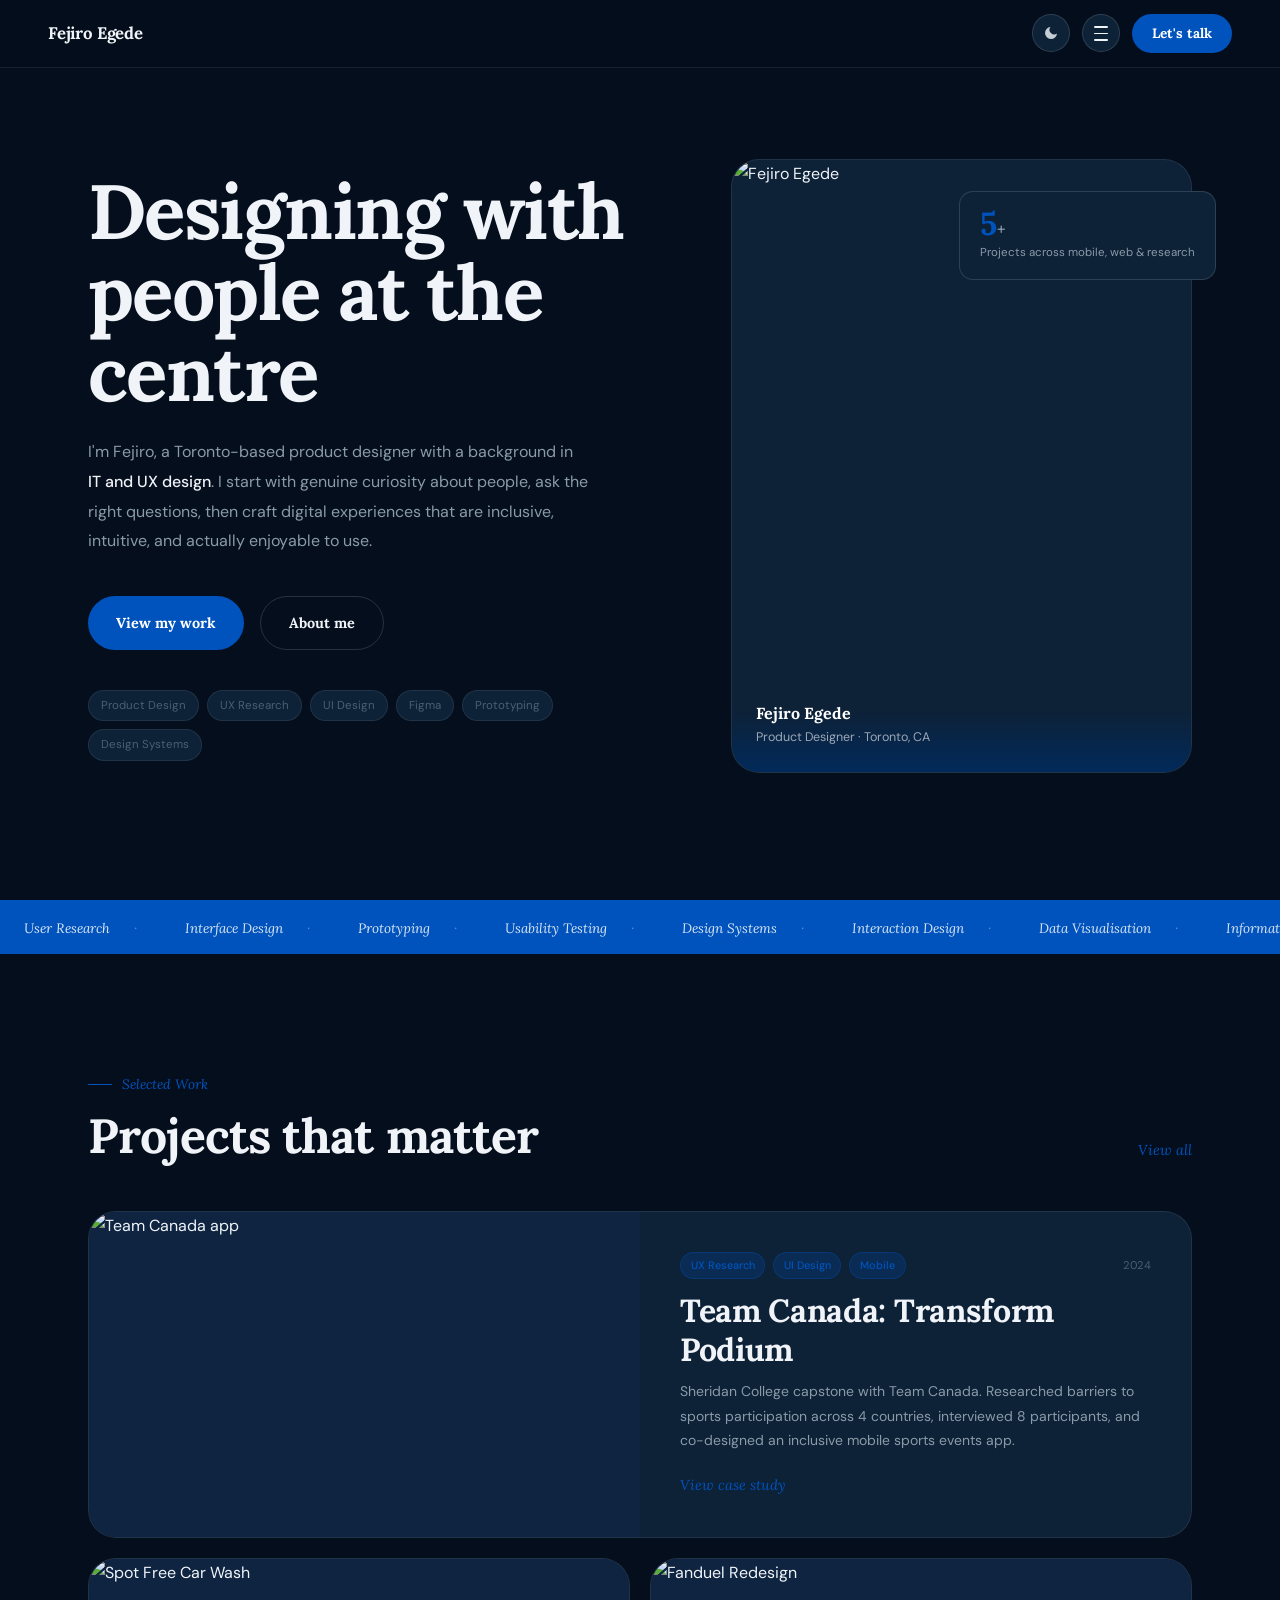
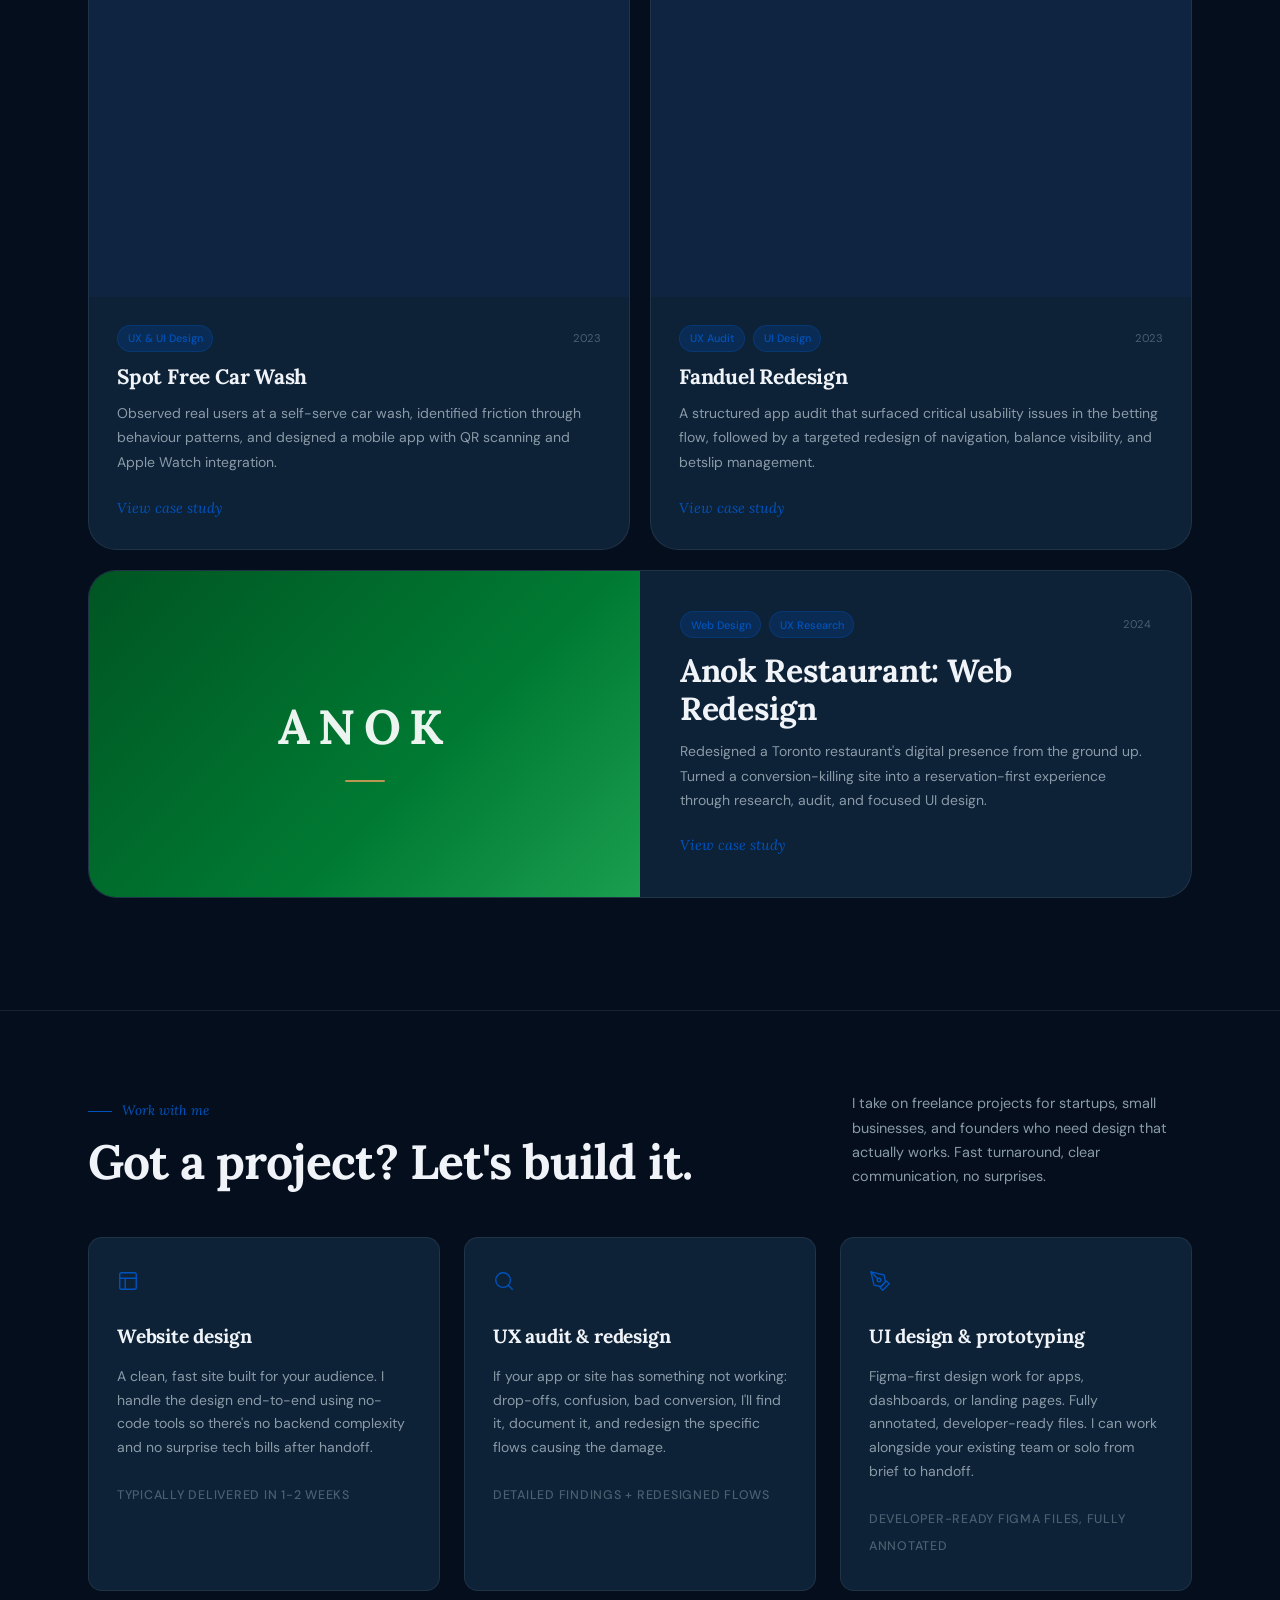
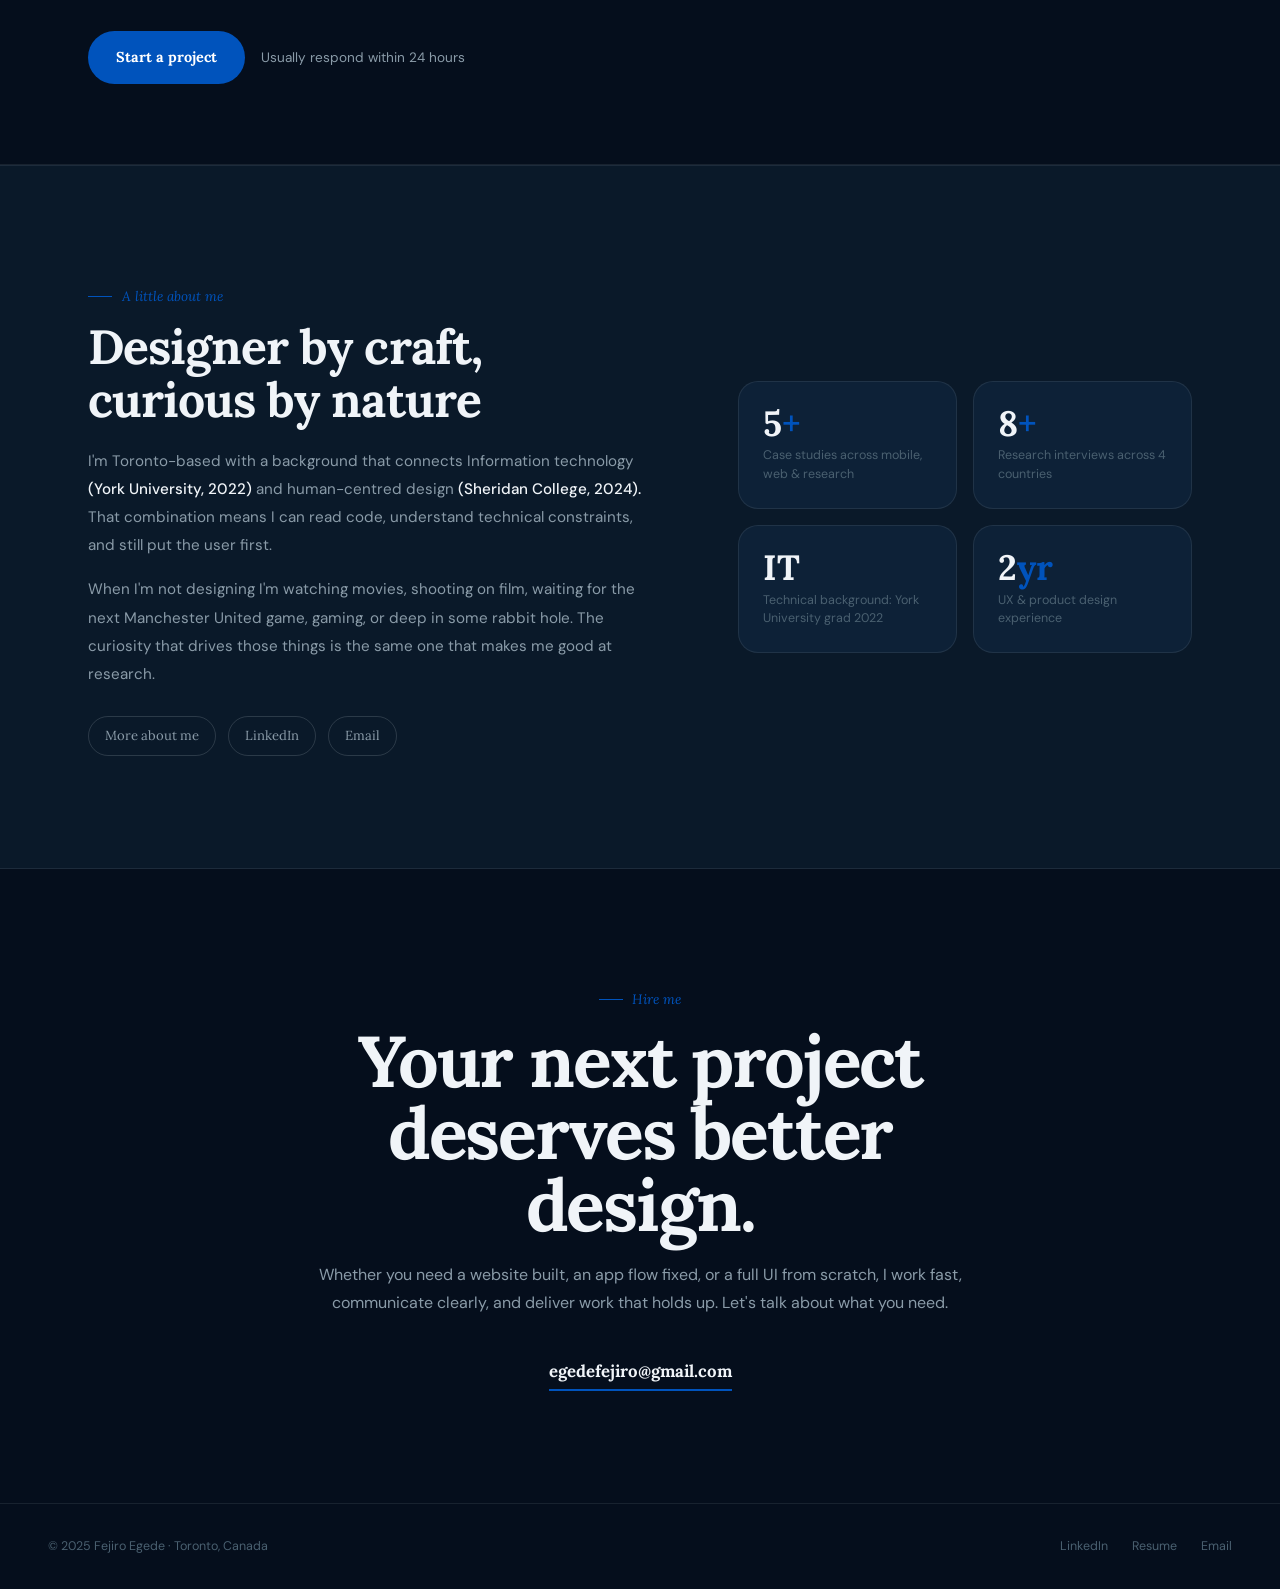
==== commit 4ce6ae3c: "Add files via upload" ====
--- a/index.html
+++ b/index.html
@@ -3,110 +3,44 @@
 <head>
 <meta charset="UTF-8">
 <meta name="viewport" content="width=device-width, initial-scale=1.0">
-<title>Fejiro Egede — Product Designer</title>
+<title>Fejiro Egede: Product Designer</title>
 <meta name="description" content="Toronto-based product designer crafting inclusive, human-centred digital experiences.">
+<link rel="icon" type="image/svg+xml" href="favicon.svg">
 <link rel="stylesheet" href="css/style.css">
-<style>
-  .services-section {
-    border-top: 1px solid var(--border, rgba(255,255,255,0.08));
-    border-bottom: 1px solid var(--border, rgba(255,255,255,0.08));
-    padding: 5rem 0;
-  }
-  .services-intro {
-    margin-bottom: 3rem;
-    display: flex;
-    justify-content: space-between;
-    align-items: flex-end;
-    gap: 2rem;
-    flex-wrap: wrap;
-  }
-  .services-grid {
-    display: grid;
-    grid-template-columns: repeat(3, 1fr);
-    gap: 1.5rem;
-  }
-  .service-card {
-    background: var(--surface, rgba(255,255,255,0.04));
-    border: 1px solid var(--border, rgba(255,255,255,0.08));
-    border-radius: 12px;
-    padding: 2rem 1.75rem;
-    transition: border-color 0.2s, transform 0.2s;
-  }
-  .service-card:hover {
-    border-color: var(--accent, #0053BC);
-    transform: translateY(-2px);
-  }
-  .service-icon {
-    font-size: 1.5rem;
-    margin-bottom: 1.25rem;
-    display: block;
-  }
-  .service-card h3 {
-    font-family: var(--font-serif);
-    font-size: 1.2rem;
-    font-weight: 600;
-    margin-bottom: 0.75rem;
-    color: var(--text-1);
-    letter-spacing: -0.01em;
-  }
-  .service-card p {
-    font-size: 0.875rem;
-    color: var(--text-2);
-    line-height: 1.7;
-    margin-bottom: 1.25rem;
-  }
-  .service-price {
-    font-size: 0.78rem;
-    font-weight: 600;
-    letter-spacing: 0.06em;
-    text-transform: uppercase;
-    color: var(--accent, #0053BC);
-  }
-  .services-cta {
-    margin-top: 2.5rem;
-    display: flex;
-    align-items: center;
-    gap: 1rem;
-    flex-wrap: wrap;
-  }
-  .services-cta .cta-note {
-    font-size: 0.85rem;
-    color: var(--text-2);
-  }
-  @media (max-width: 768px) {
-    .services-grid { grid-template-columns: 1fr; }
-    .services-intro { flex-direction: column; align-items: flex-start; }
-  }
-</style>
 </head>
 <body>
 
-<nav class="nav">
+<nav class="nav" id="main-nav">
   <a href="index.html" class="nav-logo">Fejiro Egede</a>
-  <ul class="nav-links">
-    <li><a href="work.html">Work</a></li>
-    <li><a href="about.html">About</a></li>
-    <li><a href="https://drive.google.com/file/d/1DaPb4EcxR5xhZrK5H-Q9EDbVGoZlk_z4/view" target="_blank">Resume ↗</a></li>
-  </ul>
   <div class="nav-right">
     <button class="theme-btn" id="theme-btn" aria-label="Toggle theme">
       <svg class="icon-moon" viewBox="0 0 24 24"><path d="M21 12.79A9 9 0 1 1 11.21 3 7 7 0 0 0 21 12.79z"/></svg>
       <svg class="icon-sun" viewBox="0 0 24 24"><circle cx="12" cy="12" r="5"/><line x1="12" y1="1" x2="12" y2="3" stroke-width="2" stroke-linecap="round" stroke="currentColor"/><line x1="12" y1="21" x2="12" y2="23" stroke-width="2" stroke-linecap="round" stroke="currentColor"/><line x1="4.22" y1="4.22" x2="5.64" y2="5.64" stroke-width="2" stroke-linecap="round" stroke="currentColor"/><line x1="18.36" y1="18.36" x2="19.78" y2="19.78" stroke-width="2" stroke-linecap="round" stroke="currentColor"/><line x1="1" y1="12" x2="3" y2="12" stroke-width="2" stroke-linecap="round" stroke="currentColor"/><line x1="21" y1="12" x2="23" y2="12" stroke-width="2" stroke-linecap="round" stroke="currentColor"/><line x1="4.22" y1="19.78" x2="5.64" y2="18.36" stroke-width="2" stroke-linecap="round" stroke="currentColor"/><line x1="18.36" y1="5.64" x2="19.78" y2="4.22" stroke-width="2" stroke-linecap="round" stroke="currentColor"/></svg>
     </button>
-    <a href="mailto:egedefejiro@gmail.com" class="btn-nav">Let's talk →</a>
+    <button class="hamburger" id="hamburger" aria-label="Open menu" aria-expanded="false">
+      <span></span><span></span><span></span>
+    </button>
+    <a href="mailto:egedefejiro@gmail.com" class="btn-nav">Let's talk</a>
   </div>
 </nav>
+
+<div class="mobile-menu" id="mobile-menu" aria-hidden="true">
+  <ul>
+    <li><a href="work.html">Work</a></li>
+    <li><a href="about.html">About</a></li>
+    <li><a href="https://drive.google.com/file/d/1DaPb4EcxR5xhZrK5H-Q9EDbVGoZlk_z4/view" target="_blank">Resume</a></li>
+  </ul>
+</div>
 
 <div class="hero">
   <div class="hero-inner">
     <div class="hero-text">
-      <div class="hero-status">Available for work</div>
-      <h1>Designing with<br><em>people</em> at the<br>centre</h1>
+      <h1>Designing with<br>people at the<br>centre</h1>
       <p class="hero-bio">
         I'm Fejiro, a Toronto-based product designer with a background in <strong>IT and UX design</strong>. I start with genuine curiosity about people, ask the right questions, then craft digital experiences that are inclusive, intuitive, and actually enjoyable to use.
       </p>
       <div class="hero-actions">
-        <a href="work.html" class="btn-primary">View my work →</a>
+        <a href="work.html" class="btn-primary">View my work</a>
         <a href="about.html" class="btn-outline">About me</a>
       </div>
       <div class="hero-tags">
@@ -128,7 +62,7 @@
         </div>
       </div>
       <div class="hero-card">
-        <div class="hero-card-num">5<span style="font-size:1rem;color:var(--text-2)">+</span></div>
+        <div class="hero-card-num">5<span>+</span></div>
         <div class="hero-card-label">Projects across mobile, web &amp; research</div>
       </div>
     </div>
@@ -143,14 +77,13 @@
 
 <section class="section">
   <div class="container">
-    <div class="fade-up" style="margin-bottom:3rem;display:flex;justify-content:space-between;align-items:flex-end;gap:2rem;flex-wrap:wrap;">
+    <div class="fade-up section-row-header">
       <div>
         <div class="section-label">Selected Work</div>
-        <h2 style="font-family:var(--font-serif);font-size:clamp(2rem,4vw,3rem);font-weight:700;letter-spacing:-0.02em;line-height:1.1;color:var(--text-1);">Projects that matter</h2>
-      </div>
-      <a href="work.html" style="font-family:var(--font-serif);font-style:italic;font-size:0.9rem;color:var(--accent);">View all →</a>
-    </div>
-
+        <h2 class="section-heading">Projects that matter</h2>
+      </div>
+      <a href="work.html" class="view-all-link">View all</a>
+    </div>
     <div class="work-grid">
       <a href="projects/team-canada.html" class="project-card wide fade-up">
         <div class="project-img">
@@ -161,9 +94,9 @@
             <span class="p-tag">UX Research</span><span class="p-tag">UI Design</span><span class="p-tag">Mobile</span>
             <span class="p-year">2024</span>
           </div>
-          <h3>Team Canada — Transform Podium</h3>
+          <h3>Team Canada: Transform Podium</h3>
           <p>Sheridan College capstone with Team Canada. Researched barriers to sports participation across 4 countries, interviewed 8 participants, and co-designed an inclusive mobile sports events app.</p>
-          <span class="project-link">View case study →</span>
+          <span class="project-link">View case study</span>
         </div>
       </a>
 
@@ -172,10 +105,10 @@
           <img src="https://framerusercontent.com/images/laLaqv4R4MC1QDMKFH6kRpyAME.png" alt="Spot Free Car Wash" />
         </div>
         <div class="project-body">
-          <div class="project-meta"><span class="p-tag">UX & UI Design</span><span class="p-year">2023</span></div>
+          <div class="project-meta"><span class="p-tag">UX &amp; UI Design</span><span class="p-year">2023</span></div>
           <h3>Spot Free Car Wash</h3>
           <p>Observed real users at a self-serve car wash, identified friction through behaviour patterns, and designed a mobile app with QR scanning and Apple Watch integration.</p>
-          <span class="project-link">View case study →</span>
+          <span class="project-link">View case study</span>
         </div>
       </a>
 
@@ -187,60 +120,63 @@
           <div class="project-meta"><span class="p-tag">UX Audit</span><span class="p-tag">UI Design</span><span class="p-year">2023</span></div>
           <h3>Fanduel Redesign</h3>
           <p>A structured app audit that surfaced critical usability issues in the betting flow, followed by a targeted redesign of navigation, balance visibility, and betslip management.</p>
-          <span class="project-link">View case study →</span>
+          <span class="project-link">View case study</span>
         </div>
       </a>
 
       <a href="projects/anok.html" class="project-card wide fade-up">
         <div class="project-img" style="background:linear-gradient(135deg,#005522 0%,#007A33 60%,#1a9e4f 100%);display:flex;align-items:center;justify-content:center;flex-direction:column;gap:0.75rem;">
-          <span style="font-family:'Inter',sans-serif;font-size:3rem;font-weight:700;letter-spacing:0.25em;color:rgba(255,255,255,0.92);">ANOK</span>
+          <span style="font-family:var(--font-serif);font-size:3rem;font-weight:700;letter-spacing:0.18em;color:rgba(255,255,255,0.92);">ANOK</span>
           <span style="display:block;width:40px;height:2px;background:#BA9653;border-radius:2px;"></span>
         </div>
         <div class="project-body">
           <div class="project-meta"><span class="p-tag">Web Design</span><span class="p-tag">UX Research</span><span class="p-year">2024</span></div>
-          <h3>Anok Restaurant — Web Redesign</h3>
+          <h3>Anok Restaurant: Web Redesign</h3>
           <p>Redesigned a Toronto restaurant's digital presence from the ground up. Turned a conversion-killing site into a reservation-first experience through research, audit, and focused UI design.</p>
-          <span class="project-link">View case study →</span>
+          <span class="project-link">View case study</span>
         </div>
       </a>
     </div>
   </div>
 </section>
 
-<!-- Freelance services section -->
 <section class="services-section">
   <div class="container">
     <div class="services-intro fade-up">
       <div>
         <div class="section-label">Work with me</div>
-        <h2 style="font-family:var(--font-serif);font-size:clamp(2rem,4vw,3rem);font-weight:700;letter-spacing:-0.02em;line-height:1.1;color:var(--text-1);">Got a project? Let's <em style="font-style:italic;color:var(--royal-pale);">build it.</em></h2>
-      </div>
-      <p style="max-width:340px;font-size:0.9rem;color:var(--text-2);line-height:1.7;">I take on freelance projects for startups, small businesses, and founders who need design that actually works. Fast turnaround, clear communication, no surprises.</p>
-    </div>
-
+        <h2 class="section-heading">Got a project? Let's build it.</h2>
+      </div>
+      <p class="services-desc">I take on freelance projects for startups, small businesses, and founders who need design that actually works. Fast turnaround, clear communication, no surprises.</p>
+    </div>
     <div class="services-grid fade-up">
       <div class="service-card">
-        <span class="service-icon">&#9678;</span>
+        <span class="service-icon">
+          <svg viewBox="0 0 24 24"><rect x="3" y="3" width="18" height="18" rx="2"/><path d="M3 9h18M9 21V9"/></svg>
+        </span>
         <h3>Website design</h3>
         <p>A clean, fast site built for your audience. I handle the design end-to-end using no-code tools so there's no backend complexity and no surprise tech bills after handoff.</p>
         <span class="service-price">Typically delivered in 1-2 weeks</span>
       </div>
       <div class="service-card">
-        <span class="service-icon">&#9632;</span>
+        <span class="service-icon">
+          <svg viewBox="0 0 24 24"><circle cx="11" cy="11" r="8"/><path d="m21 21-4.35-4.35"/></svg>
+        </span>
         <h3>UX audit &amp; redesign</h3>
-        <p>If your app or site has something not working, drop-offs, confusion, bad conversion, I'll find it, document it, and redesign the specific flows causing the damage.</p>
+        <p>If your app or site has something not working: drop-offs, confusion, bad conversion, I'll find it, document it, and redesign the specific flows causing the damage.</p>
         <span class="service-price">Detailed findings + redesigned flows</span>
       </div>
       <div class="service-card">
-        <span class="service-icon">&#9670;</span>
+        <span class="service-icon">
+          <svg viewBox="0 0 24 24"><path d="m12 19 7-7 3 3-7 7-3-3z"/><path d="m18 13-1.5-7.5L2 2l3.5 14.5L13 18l5-5z"/><path d="m2 2 7.586 7.586"/><circle cx="11" cy="11" r="2"/></svg>
+        </span>
         <h3>UI design &amp; prototyping</h3>
         <p>Figma-first design work for apps, dashboards, or landing pages. Fully annotated, developer-ready files. I can work alongside your existing team or solo from brief to handoff.</p>
         <span class="service-price">Developer-ready Figma files, fully annotated</span>
       </div>
     </div>
-
     <div class="services-cta fade-up">
-      <a href="mailto:egedefejiro@gmail.com?subject=Project enquiry" class="btn-primary">Start a project →</a>
+      <a href="mailto:egedefejiro@gmail.com?subject=Project enquiry" class="btn-primary">Start a project</a>
       <span class="cta-note">Usually respond within 24 hours</span>
     </div>
   </div>
@@ -251,20 +187,20 @@
     <div class="about-grid">
       <div class="about-text fade-up">
         <div class="section-label">A little about me</div>
-        <h2>Designer by craft,<br><em>curious</em> by nature</h2>
+        <h2>Designer by craft,<br>curious by nature</h2>
         <p>I'm Toronto-based with a background that connects Information technology <strong>(York University, 2022)</strong> and human-centred design <strong>(Sheridan College, 2024).</strong> That combination means I can read code, understand technical constraints, and still put the user first.</p>
         <p>When I'm not designing I'm watching movies, shooting on film, waiting for the next Manchester United game, gaming, or deep in some rabbit hole. The curiosity that drives those things is the same one that makes me good at research.</p>
         <div class="about-links">
-          <a href="about.html" class="about-link">More about me →</a>
-          <a href="https://www.linkedin.com/in/fejiroegede" target="_blank" class="about-link">LinkedIn ↗</a>
-          <a href="mailto:egedefejiro@gmail.com" class="about-link">Email ✉</a>
+          <a href="about.html" class="about-link">More about me</a>
+          <a href="https://www.linkedin.com/in/fejiroegede" target="_blank" class="about-link">LinkedIn</a>
+          <a href="mailto:egedefejiro@gmail.com" class="about-link">Email</a>
         </div>
       </div>
       <div class="stats-grid fade-up">
-        <div class="stat-box"><div class="stat-num">5<span>+</span></div><div class="stat-desc">Case studies across mobile, web & research</div></div>
+        <div class="stat-box"><div class="stat-num">5<span>+</span></div><div class="stat-desc">Case studies across mobile, web &amp; research</div></div>
         <div class="stat-box"><div class="stat-num">8<span>+</span></div><div class="stat-desc">Research interviews across 4 countries</div></div>
-        <div class="stat-box"><div class="stat-num">IT</div><div class="stat-desc">Technical background — York University grad 2022</div></div>
-        <div class="stat-box"><div class="stat-num">2<span>yr</span></div><div class="stat-desc">UX & product design experience</div></div>
+        <div class="stat-box"><div class="stat-num">IT</div><div class="stat-desc">Technical background: York University grad 2022</div></div>
+        <div class="stat-box"><div class="stat-num">2<span>yr</span></div><div class="stat-desc">UX &amp; product design experience</div></div>
       </div>
     </div>
   </div>
@@ -274,9 +210,9 @@
   <div class="container">
     <div class="contact-cta fade-up">
       <div class="section-label" style="justify-content:center;">Hire me</div>
-      <h2>Your next project<br>deserves <em>better design.</em></h2>
+      <h2>Your next project<br>deserves better design.</h2>
       <p>Whether you need a website built, an app flow fixed, or a full UI from scratch, I work fast, communicate clearly, and deliver work that holds up. Let's talk about what you need.</p>
-      <a href="mailto:egedefejiro@gmail.com?subject=Project enquiry" class="contact-email">egedefejiro@gmail.com ↗</a>
+      <a href="mailto:egedefejiro@gmail.com?subject=Project enquiry" class="contact-email">egedefejiro@gmail.com</a>
     </div>
   </div>
 </section>
--- a/css/style.css
+++ b/css/style.css
@@ -1,5 +1,5 @@
 /* ============================================
-   FEJIRO EGEDE PORTFOLIO v2
+   FEJIRO EGEDE PORTFOLIO v3
    Mavs palette · Lora + DM Sans · Dark default
    ============================================ */
 
@@ -48,212 +48,584 @@
   --accent-h: #003D85;
 }
 
-*,*::before,*::after{box-sizing:border-box;margin:0;padding:0;}
-html{scroll-behavior:smooth;}
-body{background:var(--bg);color:var(--text-1);font-family:var(--font-body);font-size:16px;line-height:1.7;transition:background var(--t-slow),color var(--t-slow);overflow-x:hidden;}
-img{display:block;max-width:100%;}
-a{color:inherit;text-decoration:none;}
-
-/* NAV */
-.nav{position:fixed;top:0;left:0;right:0;z-index:200;display:flex;justify-content:space-between;align-items:center;padding:0 3rem;height:68px;background:rgba(5,14,28,0.88);backdrop-filter:blur(16px);border-bottom:1px solid var(--border);transition:background var(--t-slow),border-color var(--t-slow);}
-[data-theme="light"] .nav{background:rgba(245,247,250,0.92);}
-
-.nav-logo{font-family:var(--font-serif);font-size:1.05rem;font-weight:700;color:var(--text-1);letter-spacing:-0.01em;transition:color var(--t);}
-.nav-logo:hover{color:var(--accent);}
-
-.nav-links{display:flex;gap:2.5rem;list-style:none;}
-.nav-links a{font-size:0.82rem;font-weight:500;letter-spacing:0.04em;color:var(--text-2);transition:color var(--t);position:relative;}
-.nav-links a::after{content:'';position:absolute;bottom:-3px;left:0;width:0;height:2px;background:var(--accent);border-radius:2px;transition:width var(--t);}
-.nav-links a:hover,.nav-links a.active{color:var(--text-1);}
-.nav-links a:hover::after,.nav-links a.active::after{width:100%;}
-
-.nav-right{display:flex;align-items:center;gap:1rem;}
-
-/* THEME BUTTON — single icon */
-.theme-btn{width:38px;height:38px;background:var(--surface);border:1px solid var(--border-2);border-radius:50%;cursor:pointer;display:flex;align-items:center;justify-content:center;transition:background var(--t),border-color var(--t),transform var(--t);flex-shrink:0;}
-.theme-btn:hover{border-color:var(--accent);transform:rotate(20deg);}
-.theme-btn svg{width:16px;height:16px;transition:fill var(--t);}
-.theme-btn svg.icon-moon{fill:var(--silver);display:block;}
-.theme-btn svg.icon-sun{fill:var(--text-2);display:none;}
-[data-theme="light"] .theme-btn svg.icon-moon{display:none;}
-[data-theme="light"] .theme-btn svg.icon-sun{display:block;}
-.theme-btn:hover svg{fill:var(--accent);}
-
-.btn-nav{font-family:var(--font-serif);font-size:0.85rem;font-weight:700;color:#fff;background:var(--accent);padding:0.5rem 1.25rem;border-radius:100px;transition:background var(--t),transform var(--t);}
-.btn-nav:hover{background:var(--accent-h);transform:translateY(-1px);}
-
-/* LAYOUT */
-.container{max-width:1200px;margin:0 auto;padding:0 3rem;}
-.section{padding:7rem 0;}
-
-.section-label{display:inline-flex;align-items:center;gap:0.6rem;font-family:var(--font-serif);font-style:italic;font-size:0.85rem;color:var(--accent);margin-bottom:0.85rem;}
-.section-label::before{content:'';width:24px;height:1px;background:var(--accent);}
-
-/* HERO */
-.hero{min-height:100vh;display:flex;align-items:center;padding:7rem 3rem 5rem;max-width:1200px;margin:0 auto;}
-.hero-inner{display:grid;grid-template-columns:1.1fr 0.9fr;gap:5rem;align-items:center;width:100%;}
-
-.hero-status{display:inline-flex;align-items:center;gap:0.4rem;font-size:0.75rem;font-weight:500;color:var(--silver);background:var(--surface);border:1px solid var(--border-2);padding:0.35rem 0.85rem;border-radius:100px;margin-bottom:1.5rem;}
-.hero-status::before{content:'';width:7px;height:7px;background:#22C55E;border-radius:50%;animation:pulse 2s infinite;}
-@keyframes pulse{0%,100%{opacity:1;}50%{opacity:0.35;}}
-
-.hero h1{font-family:var(--font-serif);font-size:clamp(3rem,6vw,5rem);font-weight:700;line-height:1.05;letter-spacing:-0.02em;color:var(--text-1);margin-bottom:1.5rem;}
-.hero h1 em{font-style:italic;color:var(--royal-pale);}
-
-.hero-bio{font-size:1rem;color:var(--text-2);line-height:1.85;max-width:500px;margin-bottom:2.5rem;}
-.hero-bio strong{color:var(--text-1);font-weight:500;}
-
-.hero-actions{display:flex;gap:1rem;flex-wrap:wrap;margin-bottom:2.5rem;}
-
-.btn-primary{display:inline-flex;align-items:center;gap:0.5rem;font-family:var(--font-serif);font-size:0.9rem;font-weight:700;color:#fff;background:var(--accent);padding:0.875rem 1.75rem;border-radius:100px;transition:all var(--t);}
-.btn-primary:hover{background:var(--accent-h);transform:translateY(-2px);box-shadow:0 10px 30px var(--accent-glow);}
-
-.btn-outline{display:inline-flex;align-items:center;gap:0.5rem;font-family:var(--font-serif);font-size:0.9rem;font-weight:700;color:var(--text-1);background:transparent;border:1px solid var(--border-2);padding:0.875rem 1.75rem;border-radius:100px;transition:all var(--t);}
-.btn-outline:hover{border-color:var(--accent);color:var(--accent);}
-
-.hero-tags{display:flex;flex-wrap:wrap;gap:0.5rem;}
-.tag{font-size:0.72rem;color:var(--text-3);background:var(--surface);border:1px solid var(--border);padding:0.3rem 0.75rem;border-radius:100px;transition:border-color var(--t),color var(--t);}
-.tag:hover{border-color:var(--accent);color:var(--accent);}
-
-.hero-visual{position:relative;}
-.hero-photo-wrap{border-radius:var(--r-xl);overflow:hidden;aspect-ratio:3/4;background:var(--surface);border:1px solid var(--border);position:relative;}
-.hero-photo-wrap img{width:100%;height:100%;object-fit:cover;object-position:top;transition:transform var(--t-slow);}
-.hero-photo-wrap:hover img{transform:scale(1.04);}
-.hero-photo-overlay{position:absolute;bottom:0;left:0;right:0;background:linear-gradient(to top,rgba(0,43,94,0.9) 0%,transparent 60%);padding:2rem 1.5rem 1.5rem;}
-.hero-photo-name{font-family:var(--font-serif);font-size:1rem;font-weight:700;color:#fff;}
-.hero-photo-title{font-size:0.78rem;color:rgba(255,255,255,0.6);}
-
-.hero-card{position:absolute;top:2rem;right:-1.5rem;background:var(--surface);border:1px solid var(--border-2);border-radius:var(--r-md);padding:1rem 1.25rem;min-width:160px;}
-.hero-card-num{font-family:var(--font-serif);font-size:2rem;font-weight:700;color:var(--accent);line-height:1;}
-.hero-card-label{font-size:0.72rem;color:var(--text-2);margin-top:0.2rem;}
-
-/* MARQUEE */
-.marquee-wrap{overflow:hidden;background:var(--accent);padding:0.85rem 0;white-space:nowrap;}
-.marquee-track{display:inline-flex;animation:marquee 24s linear infinite;}
-.marquee-item{font-family:var(--font-serif);font-style:italic;font-size:0.85rem;color:rgba(255,255,255,0.85);padding:0 1.5rem;}
-.marquee-item::after{content:'·';margin-left:1.5rem;opacity:0.4;}
-@keyframes marquee{from{transform:translateX(0);}to{transform:translateX(-50%);}}
-
-/* PROJECT CARDS */
-.work-grid{display:grid;grid-template-columns:1fr 1fr;gap:1.25rem;}
-.project-card{background:var(--surface);border:1px solid var(--border);border-radius:var(--r-xl);overflow:hidden;display:block;color:inherit;position:relative;transition:transform var(--t),box-shadow var(--t),border-color var(--t);}
-.project-card:hover{transform:translateY(-5px);border-color:var(--border-2);box-shadow:0 20px 60px rgba(0,83,188,0.12);}
-.project-card.wide{grid-column:span 2;display:grid;grid-template-columns:1fr 1fr;}
-.project-img{overflow:hidden;background:var(--bg-3);aspect-ratio:16/10;}
-.project-card.wide .project-img{aspect-ratio:auto;}
-.project-img img{width:100%;height:100%;object-fit:cover;transition:transform var(--t-slow);}
-.project-card:hover .project-img img{transform:scale(1.05);}
-.project-body{padding:1.75rem;}
-.project-card.wide .project-body{padding:2.5rem;display:flex;flex-direction:column;justify-content:center;}
-.project-meta{display:flex;align-items:center;gap:0.5rem;margin-bottom:0.85rem;flex-wrap:wrap;}
-.p-tag{font-size:0.68rem;font-weight:500;color:var(--accent);background:var(--accent-glow);border:1px solid rgba(0,83,188,0.3);padding:0.2rem 0.6rem;border-radius:100px;}
-.p-tag.research{color:var(--silver);background:rgba(196,206,212,0.08);border-color:rgba(196,206,212,0.2);}
-.p-year{font-size:0.7rem;color:var(--text-3);margin-left:auto;}
-.project-body h3{font-family:var(--font-serif);font-size:1.3rem;font-weight:700;color:var(--text-1);margin-bottom:0.65rem;line-height:1.2;letter-spacing:-0.01em;}
-.project-card.wide .project-body h3{font-size:2rem;}
-.project-body p{font-size:0.875rem;color:var(--text-2);line-height:1.75;margin-bottom:1.25rem;}
-.project-link{display:inline-flex;align-items:center;gap:0.4rem;font-family:var(--font-serif);font-style:italic;font-size:0.9rem;color:var(--accent);transition:gap var(--t);}
-.project-card:hover .project-link{gap:0.65rem;}
-
-/* ABOUT STRIP */
-.about-strip{background:var(--bg-2);border-top:1px solid var(--border);border-bottom:1px solid var(--border);}
-.about-grid{display:grid;grid-template-columns:1.1fr 0.9fr;gap:6rem;align-items:center;}
-.about-text h2{font-family:var(--font-serif);font-size:clamp(2rem,4vw,3rem);font-weight:700;letter-spacing:-0.02em;line-height:1.1;color:var(--text-1);margin-bottom:1.25rem;}
-.about-text h2 em{font-style:italic;color:var(--royal-pale);}
-.about-text p{font-size:0.95rem;color:var(--text-2);line-height:1.85;margin-bottom:1rem;}
-.about-text p strong{color:var(--text-1);font-weight:500;}
-.about-links{display:flex;gap:0.75rem;margin-top:1.75rem;flex-wrap:wrap;}
-.about-link{display:inline-flex;align-items:center;gap:0.4rem;font-family:var(--font-serif);font-size:0.82rem;color:var(--text-2);border:1px solid var(--border-2);padding:0.5rem 1rem;border-radius:100px;transition:all var(--t);}
-.about-link:hover{border-color:var(--accent);color:var(--accent);}
-
-.stats-grid{display:grid;grid-template-columns:1fr 1fr;gap:1rem;}
-.stat-box{background:var(--surface);border:1px solid var(--border);border-radius:var(--r-lg);padding:1.5rem;transition:border-color var(--t);}
-.stat-box:hover{border-color:var(--accent);}
-.stat-num{font-family:var(--font-serif);font-size:2.2rem;font-weight:700;color:var(--text-1);line-height:1;margin-bottom:0.35rem;}
-.stat-num span{color:var(--accent);}
-.stat-desc{font-size:0.78rem;color:var(--text-3);line-height:1.5;}
-
-.contact-cta{text-align:center;max-width:700px;margin:0 auto;}
-.contact-cta h2{font-family:var(--font-serif);font-size:clamp(2.5rem,6vw,4.5rem);font-weight:700;letter-spacing:-0.03em;line-height:1.0;color:var(--text-1);margin-bottom:1.25rem;}
-.contact-cta h2 em{font-style:italic;color:var(--royal-pale);}
-.contact-cta p{font-size:1rem;color:var(--text-2);line-height:1.75;margin-bottom:2.5rem;}
-.contact-email{display:inline-flex;align-items:center;gap:0.5rem;font-family:var(--font-serif);font-size:1.05rem;font-weight:700;color:var(--text-1);border-bottom:2px solid var(--accent);padding-bottom:0.2rem;transition:color var(--t);}
-.contact-email:hover{color:var(--accent);}
-
-footer{background:var(--bg);border-top:1px solid var(--border);padding:2rem 3rem;display:flex;justify-content:space-between;align-items:center;flex-wrap:wrap;gap:1rem;}
-footer p{font-size:0.78rem;color:var(--text-3);}
-.footer-links{display:flex;gap:1.5rem;}
-.footer-links a{font-size:0.78rem;color:var(--text-3);transition:color var(--t);}
-.footer-links a:hover{color:var(--accent);}
-
-/* CASE STUDY */
-.cs-hero{padding:9rem 0 5rem;border-bottom:1px solid var(--border);}
-.cs-hero-inner{max-width:1200px;margin:0 auto;padding:0 3rem;}
-.cs-back{display:inline-flex;align-items:center;gap:0.4rem;font-family:var(--font-serif);font-style:italic;font-size:0.85rem;color:var(--text-3);margin-bottom:2rem;transition:color var(--t);}
-.cs-back:hover{color:var(--accent);}
-.cs-hero h1{font-family:var(--font-serif);font-size:clamp(2.5rem,5vw,4rem);font-weight:700;letter-spacing:-0.02em;line-height:1.05;color:var(--text-1);margin-bottom:1.25rem;max-width:800px;}
-.cs-hero h1 em{font-style:italic;color:var(--royal-pale);}
-.cs-hero-sub{font-size:1.05rem;color:var(--text-2);line-height:1.75;max-width:640px;margin-bottom:2.5rem;}
-.cs-meta-grid{display:flex;gap:3rem;flex-wrap:wrap;padding-top:2rem;border-top:1px solid var(--border);}
-.cs-meta-item label{display:block;font-size:0.68rem;letter-spacing:0.1em;text-transform:uppercase;color:var(--text-3);margin-bottom:0.35rem;}
-.cs-meta-item span{font-size:0.9rem;color:var(--text-1);font-weight:500;}
-
-.cs-body{max-width:800px;margin:0 auto;padding:5rem 3rem;}
-.cs-section{margin-bottom:4rem;}
-.cs-section h2{font-family:var(--font-serif);font-size:1.6rem;font-weight:700;letter-spacing:-0.02em;color:var(--text-1);margin-bottom:1rem;padding-bottom:0.75rem;border-bottom:1px solid var(--border);}
-.cs-section p{font-size:0.95rem;color:var(--text-2);line-height:1.85;margin-bottom:1rem;}
-.cs-section p strong{color:var(--text-1);font-weight:500;}
-.cs-section ul{padding-left:1.25rem;margin-bottom:1rem;}
-.cs-section ul li{font-size:0.95rem;color:var(--text-2);line-height:1.75;margin-bottom:0.4rem;}
-
-.cs-img{border-radius:var(--r-lg);border:1px solid var(--border);margin:2rem 0;overflow:hidden;}
-.cs-img img{width:100%;display:block;}
-.cs-img-caption{font-size:0.75rem;color:var(--text-3);text-align:center;padding:0.6rem 1rem;background:var(--surface);}
-.cs-img-full{max-width:1200px;margin:0 auto 3rem;padding:0 3rem;}
-.cs-img-row{display:grid;grid-template-columns:1fr 1fr;gap:1rem;margin:2rem 0;}
-.cs-img-row .cs-img{margin:0;}
-
-.insight-grid{display:grid;grid-template-columns:1fr 1fr;gap:1rem;margin:1.5rem 0;}
-.insight-card{background:var(--surface);border:1px solid var(--border);border-radius:var(--r-md);padding:1.25rem;border-left:3px solid var(--accent);}
-.insight-card .num{font-size:0.65rem;font-weight:500;letter-spacing:0.1em;color:var(--accent);margin-bottom:0.4rem;text-transform:uppercase;}
-.insight-card p{font-size:0.85rem;color:var(--text-2);line-height:1.6;margin:0;}
-
-.outcome-grid{display:grid;grid-template-columns:repeat(3,1fr);gap:1rem;margin:1.5rem 0;}
-.outcome-card{background:var(--accent-glow);border:1px solid rgba(0,83,188,0.3);border-radius:var(--r-md);padding:1.25rem;text-align:center;}
-.outcome-card .big{font-family:var(--font-serif);font-size:1.75rem;font-weight:700;color:var(--royal-pale);margin-bottom:0.3rem;}
-.outcome-card p{font-size:0.78rem;color:var(--text-2);margin:0;}
-
-.persona-grid{display:grid;grid-template-columns:1fr 1fr;gap:1rem;margin:1.5rem 0;}
-.persona-card{background:var(--surface);border:1px solid var(--border);border-radius:var(--r-md);padding:1.5rem;}
-.persona-card .persona-name{font-family:var(--font-serif);font-weight:700;font-size:1.05rem;color:var(--text-1);margin-bottom:0.2rem;}
-.persona-card .persona-role{font-size:0.78rem;color:var(--accent);margin-bottom:0.75rem;}
-.persona-card blockquote{font-family:var(--font-serif);font-style:italic;font-size:0.9rem;color:var(--text-2);border-left:2px solid var(--accent);padding-left:0.75rem;margin-bottom:0.75rem;}
-.persona-label{font-size:0.65rem;font-weight:500;letter-spacing:0.1em;text-transform:uppercase;color:var(--text-3);margin:0.75rem 0 0.35rem;}
-.persona-card ul{padding-left:1rem;}
-.persona-card ul li{font-size:0.8rem;color:var(--text-2);margin-bottom:0.25rem;}
-
-.quote-block{border-left:3px solid var(--accent);padding:1.25rem 1.5rem;margin:1.5rem 0;background:var(--surface);border-radius:0 var(--r-md) var(--r-md) 0;}
-.quote-block p{font-family:var(--font-serif);font-style:italic;font-size:1rem;color:var(--text-1);margin:0;line-height:1.7;}
-.quote-block cite{display:block;font-size:0.75rem;color:var(--text-3);margin-top:0.5rem;}
-
-.fade-up{opacity:0;transform:translateY(24px);transition:opacity 0.65s ease,transform 0.65s ease;}
-.fade-up.visible{opacity:1;transform:translateY(0);}
-
-@media(max-width:960px){
-  .nav{padding:0 1.5rem;}
-  .nav-links{display:none;}
-  .hero{padding:6rem 1.5rem 4rem;}
-  .hero-inner{grid-template-columns:1fr;gap:3rem;}
-  .hero-visual{max-width:300px;margin:0 auto;}
-  .container{padding:0 1.5rem;}
-  .work-grid{grid-template-columns:1fr;}
-  .project-card.wide{grid-column:span 1;grid-template-columns:1fr;}
-  .about-grid{grid-template-columns:1fr;gap:3rem;}
-  .insight-grid,.persona-grid{grid-template-columns:1fr;}
-  .outcome-grid{grid-template-columns:1fr 1fr;}
-  .cs-img-row{grid-template-columns:1fr;}
-  .cs-body{padding:3rem 1.5rem;}
-  .cs-img-full{padding:0 1.5rem;}
-  .cs-hero-inner{padding:0 1.5rem;}
-  footer{padding:1.5rem;}
-}
+*,*::before,*::after { box-sizing: border-box; margin: 0; padding: 0; }
+html { scroll-behavior: smooth; }
+body {
+  background: var(--bg);
+  color: var(--text-1);
+  font-family: var(--font-body);
+  font-size: 16px;
+  line-height: 1.7;
+  transition: background var(--t-slow), color var(--t-slow);
+  overflow-x: hidden;
+}
+img { display: block; max-width: 100%; }
+a { color: inherit; text-decoration: none; }
+
+/* =====================
+   NAV
+   ===================== */
+.nav {
+  position: fixed;
+  top: 0; left: 0; right: 0;
+  z-index: 200;
+  display: flex;
+  justify-content: space-between;
+  align-items: center;
+  padding: 0 3rem;
+  height: 68px;
+  background: rgba(5,14,28,0.88);
+  backdrop-filter: blur(16px);
+  border-bottom: 1px solid var(--border);
+  transition: background var(--t-slow), border-color var(--t-slow), box-shadow var(--t);
+}
+[data-theme="light"] .nav { background: rgba(245,247,250,0.92); }
+.nav--scrolled { box-shadow: 0 4px 30px rgba(0,0,0,0.3); }
+
+.nav-logo {
+  font-family: var(--font-serif);
+  font-size: 1.05rem;
+  font-weight: 700;
+  color: var(--text-1);
+  letter-spacing: -0.01em;
+  transition: color var(--t);
+  z-index: 201;
+}
+.nav-logo:hover { color: var(--accent); }
+
+.nav-links {
+  display: flex;
+  align-items: center;
+  gap: 2rem;
+  list-style: none;
+  position: absolute;
+  left: 50%;
+  transform: translateX(-50%);
+}
+
+.nav-links a {
+  font-family: var(--font-serif);
+  font-size: 0.9rem;
+  color: var(--text-2);
+  transition: color var(--t);
+}
+
+.nav-links a:hover,
+.nav-links a.active { color: var(--text-1); }
+
+@media (max-width: 768px) {
+  .nav-links { display: none; }
+}
+
+.nav-right {
+  display: flex;
+  align-items: center;
+  gap: 0.75rem;
+  z-index: 201;
+}
+
+/* Theme button */
+.theme-btn {
+  width: 38px; height: 38px;
+  background: var(--surface);
+  border: 1px solid var(--border-2);
+  border-radius: 50%;
+  cursor: pointer;
+  display: flex;
+  align-items: center;
+  justify-content: center;
+  transition: background var(--t), border-color var(--t), transform var(--t);
+  flex-shrink: 0;
+}
+.theme-btn:hover { border-color: var(--accent); transform: rotate(20deg); }
+.theme-btn svg { width: 16px; height: 16px; transition: fill var(--t); }
+.theme-btn svg.icon-moon { fill: var(--silver); display: block; }
+.theme-btn svg.icon-sun  { fill: var(--text-2); display: none; }
+[data-theme="light"] .theme-btn svg.icon-moon { display: none; }
+[data-theme="light"] .theme-btn svg.icon-sun  { display: block; }
+.theme-btn:hover svg { fill: var(--accent); }
+
+/* Hamburger */
+.hamburger {
+  width: 38px; height: 38px;
+  background: var(--surface);
+  border: 1px solid var(--border-2);
+  border-radius: 50%;
+  cursor: pointer;
+  display: flex;
+  flex-direction: column;
+  align-items: center;
+  justify-content: center;
+  gap: 5px;
+  transition: border-color var(--t);
+  flex-shrink: 0;
+}
+.hamburger:hover { border-color: var(--accent); }
+.hamburger span {
+  display: block;
+  width: 14px;
+  height: 1.5px;
+  background: var(--text-1);
+  border-radius: 2px;
+  transition: transform 0.3s ease, opacity 0.3s ease, width 0.3s ease;
+  transform-origin: center;
+}
+.hamburger.open span:nth-child(1) { transform: translateY(6.5px) rotate(45deg); }
+.hamburger.open span:nth-child(2) { opacity: 0; width: 0; }
+.hamburger.open span:nth-child(3) { transform: translateY(-6.5px) rotate(-45deg); }
+
+.btn-nav {
+  font-family: var(--font-serif);
+  font-size: 0.85rem;
+  font-weight: 700;
+  color: #fff;
+  background: var(--accent);
+  padding: 0.5rem 1.25rem;
+  border-radius: 100px;
+  transition: background var(--t), transform var(--t);
+  white-space: nowrap;
+}
+.btn-nav:hover { background: var(--accent-h); transform: translateY(-1px); }
+
+/* Mobile menu drawer */
+.mobile-menu {
+  position: fixed;
+  top: 68px; left: 0; right: 0;
+  z-index: 199;
+  background: var(--bg);
+  border-bottom: 1px solid var(--border);
+  padding: 1.5rem 3rem 2rem;
+  transform: translateY(-110%);
+  opacity: 0;
+  transition: transform 0.3s ease, opacity 0.25s ease;
+  pointer-events: none;
+}
+[data-theme="light"] .mobile-menu { background: var(--bg); }
+.mobile-menu.open {
+  transform: translateY(0);
+  opacity: 1;
+  pointer-events: auto;
+}
+.mobile-menu ul { list-style: none; }
+.mobile-menu ul li a {
+  display: block;
+  font-family: var(--font-serif);
+  font-size: 1.5rem;
+  font-weight: 700;
+  color: var(--text-2);
+  padding: 0.65rem 0;
+  border-bottom: 1px solid var(--border);
+  transition: color var(--t);
+  letter-spacing: -0.01em;
+}
+.mobile-menu ul li:last-child a { border-bottom: none; }
+.mobile-menu ul li a:hover { color: var(--text-1); }
+
+/* =====================
+   LAYOUT
+   ===================== */
+.container { max-width: 1200px; margin: 0 auto; padding: 0 3rem; }
+.section { padding: 7rem 0; }
+
+.section-label {
+  display: inline-flex;
+  align-items: center;
+  gap: 0.6rem;
+  font-family: var(--font-serif);
+  font-style: italic;
+  font-size: 0.85rem;
+  color: var(--accent);
+  margin-bottom: 0.85rem;
+}
+.section-label::before { content: ''; width: 24px; height: 1px; background: var(--accent); }
+
+.section-heading {
+  font-family: var(--font-serif);
+  font-size: clamp(2rem, 4vw, 3rem);
+  font-weight: 700;
+  letter-spacing: -0.02em;
+  line-height: 1.1;
+  color: var(--text-1);
+}
+
+.section-row-header {
+  margin-bottom: 3rem;
+  display: flex;
+  justify-content: space-between;
+  align-items: flex-end;
+  gap: 2rem;
+  flex-wrap: wrap;
+}
+
+.view-all-link {
+  font-family: var(--font-serif);
+  font-style: italic;
+  font-size: 0.9rem;
+  color: var(--accent);
+  transition: opacity var(--t);
+}
+.view-all-link:hover { opacity: 0.75; }
+
+/* =====================
+   HERO
+   ===================== */
+.hero {
+  min-height: 100vh;
+  display: flex;
+  align-items: center;
+  padding: 7rem 3rem 5rem;
+  max-width: 1200px;
+  margin: 0 auto;
+}
+.hero-inner {
+  display: grid;
+  grid-template-columns: 1.1fr 0.9fr;
+  gap: 5rem;
+  align-items: center;
+  width: 100%;
+}
+.hero h1 {
+  font-family: var(--font-serif);
+  font-size: clamp(3rem, 6vw, 5rem);
+  font-weight: 700;
+  line-height: 1.05;
+  letter-spacing: -0.02em;
+  color: var(--text-1);
+  margin-bottom: 1.5rem;
+}
+.hero-bio {
+  font-size: 1rem;
+  color: var(--text-2);
+  line-height: 1.85;
+  max-width: 500px;
+  margin-bottom: 2.5rem;
+}
+.hero-bio strong { color: var(--text-1); font-weight: 500; }
+.hero-actions { display: flex; gap: 1rem; flex-wrap: wrap; margin-bottom: 2.5rem; }
+
+.btn-primary {
+  display: inline-flex;
+  align-items: center;
+  gap: 0.5rem;
+  font-family: var(--font-serif);
+  font-size: 0.9rem;
+  font-weight: 700;
+  color: #fff;
+  background: var(--accent);
+  padding: 0.875rem 1.75rem;
+  border-radius: 100px;
+  transition: all var(--t);
+}
+.btn-primary:hover { background: var(--accent-h); transform: translateY(-2px); box-shadow: 0 10px 30px var(--accent-glow); }
+
+.btn-outline {
+  display: inline-flex;
+  align-items: center;
+  gap: 0.5rem;
+  font-family: var(--font-serif);
+  font-size: 0.9rem;
+  font-weight: 700;
+  color: var(--text-1);
+  background: transparent;
+  border: 1px solid var(--border-2);
+  padding: 0.875rem 1.75rem;
+  border-radius: 100px;
+  transition: all var(--t);
+}
+.btn-outline:hover { border-color: var(--accent); color: var(--accent); }
+
+.hero-tags { display: flex; flex-wrap: wrap; gap: 0.5rem; }
+.tag {
+  font-size: 0.72rem;
+  color: var(--text-3);
+  background: var(--surface);
+  border: 1px solid var(--border);
+  padding: 0.3rem 0.75rem;
+  border-radius: 100px;
+  transition: border-color var(--t), color var(--t);
+}
+.tag:hover { border-color: var(--accent); color: var(--accent); }
+
+.hero-visual { position: relative; }
+.hero-photo-wrap {
+  border-radius: var(--r-xl);
+  overflow: hidden;
+  aspect-ratio: 3/4;
+  background: var(--surface);
+  border: 1px solid var(--border);
+  position: relative;
+}
+.hero-photo-wrap img {
+  width: 100%; height: 100%;
+  object-fit: cover;
+  object-position: top;
+  transition: transform var(--t-slow);
+}
+.hero-photo-wrap:hover img { transform: scale(1.04); }
+.hero-photo-overlay {
+  position: absolute;
+  bottom: 0; left: 0; right: 0;
+  background: linear-gradient(to top, rgba(0,43,94,0.9) 0%, transparent 60%);
+  padding: 2rem 1.5rem 1.5rem;
+}
+.hero-photo-name { font-family: var(--font-serif); font-size: 1rem; font-weight: 700; color: #fff; }
+.hero-photo-title { font-size: 0.78rem; color: rgba(255,255,255,0.6); }
+
+.hero-card {
+  position: absolute;
+  top: 2rem; right: -1.5rem;
+  background: var(--surface);
+  border: 1px solid var(--border-2);
+  border-radius: var(--r-md);
+  padding: 1rem 1.25rem;
+  min-width: 160px;
+}
+.hero-card-num { font-family: var(--font-serif); font-size: 2rem; font-weight: 700; color: var(--accent); line-height: 1; }
+.hero-card-num span { font-size: 1rem; color: var(--text-2); }
+.hero-card-label { font-size: 0.72rem; color: var(--text-2); margin-top: 0.2rem; }
+
+/* =====================
+   MARQUEE
+   ===================== */
+.marquee-wrap { overflow: hidden; background: var(--accent); padding: 0.85rem 0; white-space: nowrap; }
+.marquee-track { display: inline-flex; animation: marquee 24s linear infinite; }
+.marquee-item { font-family: var(--font-serif); font-style: italic; font-size: 0.85rem; color: rgba(255,255,255,0.85); padding: 0 1.5rem; }
+.marquee-item::after { content: '·'; margin-left: 1.5rem; opacity: 0.4; }
+@keyframes marquee { from { transform: translateX(0); } to { transform: translateX(-50%); } }
+
+/* =====================
+   PROJECT CARDS
+   ===================== */
+.work-grid { display: grid; grid-template-columns: 1fr 1fr; gap: 1.25rem; }
+.project-card {
+  background: var(--surface);
+  border: 1px solid var(--border);
+  border-radius: var(--r-xl);
+  overflow: hidden;
+  display: block;
+  color: inherit;
+  position: relative;
+  transition: transform var(--t), box-shadow var(--t), border-color var(--t);
+}
+.project-card:hover { transform: translateY(-5px); border-color: var(--border-2); box-shadow: 0 20px 60px rgba(0,83,188,0.12); }
+.project-card.wide { grid-column: span 2; display: grid; grid-template-columns: 1fr 1fr; }
+.project-img { overflow: hidden; background: var(--bg-3); aspect-ratio: 16/10; }
+.project-card.wide .project-img { aspect-ratio: auto; }
+.project-img img { width: 100%; height: 100%; object-fit: cover; transition: transform var(--t-slow); }
+.project-card:hover .project-img img { transform: scale(1.05); }
+.project-body { padding: 1.75rem; }
+.project-card.wide .project-body { padding: 2.5rem; display: flex; flex-direction: column; justify-content: center; }
+.project-meta { display: flex; align-items: center; gap: 0.5rem; margin-bottom: 0.85rem; flex-wrap: wrap; }
+.p-tag { font-size: 0.68rem; font-weight: 500; color: var(--accent); background: var(--accent-glow); border: 1px solid rgba(0,83,188,0.3); padding: 0.2rem 0.6rem; border-radius: 100px; }
+.p-tag.research { color: var(--silver); background: rgba(196,206,212,0.08); border-color: rgba(196,206,212,0.2); }
+.p-year { font-size: 0.7rem; color: var(--text-3); margin-left: auto; }
+.project-body h3 { font-family: var(--font-serif); font-size: 1.3rem; font-weight: 700; color: var(--text-1); margin-bottom: 0.65rem; line-height: 1.2; letter-spacing: -0.01em; }
+.project-card.wide .project-body h3 { font-size: 2rem; }
+.project-body p { font-size: 0.875rem; color: var(--text-2); line-height: 1.75; margin-bottom: 1.25rem; }
+.project-link { display: inline-flex; align-items: center; gap: 0.4rem; font-family: var(--font-serif); font-style: italic; font-size: 0.9rem; color: var(--accent); transition: gap var(--t); }
+.project-card:hover .project-link { gap: 0.65rem; }
+
+/* =====================
+   SERVICES
+   ===================== */
+.services-section { border-top: 1px solid var(--border); border-bottom: 1px solid var(--border); padding: 5rem 0; }
+.services-intro { margin-bottom: 3rem; display: flex; justify-content: space-between; align-items: flex-end; gap: 2rem; flex-wrap: wrap; }
+.services-desc { max-width: 340px; font-size: 0.9rem; color: var(--text-2); line-height: 1.7; }
+.services-grid { display: grid; grid-template-columns: repeat(3, 1fr); gap: 1.5rem; }
+.service-card { background: var(--surface); border: 1px solid var(--border); border-radius: var(--r-md); padding: 2rem 1.75rem; transition: border-color var(--t), transform var(--t); }
+.service-card:hover { border-color: var(--accent); transform: translateY(-2px); }
+.service-icon { margin-bottom: 1.25rem; display: block; }
+.service-icon svg { width: 22px; height: 22px; stroke: var(--accent); fill: none; stroke-width: 1.5; stroke-linecap: round; stroke-linejoin: round; }
+.service-card h3 { font-family: var(--font-serif); font-size: 1.2rem; font-weight: 700; margin-bottom: 0.75rem; color: var(--text-1); letter-spacing: -0.01em; }
+.service-card p { font-size: 0.875rem; color: var(--text-2); line-height: 1.7; margin-bottom: 1.25rem; }
+.service-price { font-size: 0.78rem; font-weight: 500; letter-spacing: 0.06em; text-transform: uppercase; color: var(--text-3); }
+.services-cta { margin-top: 2.5rem; display: flex; align-items: center; gap: 1rem; flex-wrap: wrap; }
+.services-cta .cta-note { font-size: 0.85rem; color: var(--text-2); }
+
+/* =====================
+   ABOUT STRIP
+   ===================== */
+.about-strip { background: var(--bg-2); border-top: 1px solid var(--border); border-bottom: 1px solid var(--border); }
+.about-grid { display: grid; grid-template-columns: 1.1fr 0.9fr; gap: 6rem; align-items: center; }
+.about-text h2 { font-family: var(--font-serif); font-size: clamp(2rem,4vw,3rem); font-weight: 700; letter-spacing: -0.02em; line-height: 1.1; color: var(--text-1); margin-bottom: 1.25rem; }
+.about-text p { font-size: 0.95rem; color: var(--text-2); line-height: 1.85; margin-bottom: 1rem; }
+.about-text p strong { color: var(--text-1); font-weight: 500; }
+.about-links { display: flex; gap: 0.75rem; margin-top: 1.75rem; flex-wrap: wrap; }
+.about-link { display: inline-flex; align-items: center; gap: 0.4rem; font-family: var(--font-serif); font-size: 0.82rem; color: var(--text-2); border: 1px solid var(--border-2); padding: 0.5rem 1rem; border-radius: 100px; transition: all var(--t); }
+.about-link:hover { border-color: var(--accent); color: var(--accent); }
+
+.stats-grid { display: grid; grid-template-columns: 1fr 1fr; gap: 1rem; }
+.stat-box { background: var(--surface); border: 1px solid var(--border); border-radius: var(--r-lg); padding: 1.5rem; transition: border-color var(--t); }
+.stat-box:hover { border-color: var(--accent); }
+.stat-num { font-family: var(--font-serif); font-size: 2.2rem; font-weight: 700; color: var(--text-1); line-height: 1; margin-bottom: 0.35rem; }
+.stat-num span { color: var(--accent); }
+.stat-desc { font-size: 0.78rem; color: var(--text-3); line-height: 1.5; }
+
+/* =====================
+   CONTACT CTA
+   ===================== */
+.contact-cta { text-align: center; max-width: 700px; margin: 0 auto; }
+.contact-cta h2 { font-family: var(--font-serif); font-size: clamp(2.5rem,6vw,4.5rem); font-weight: 700; letter-spacing: -0.03em; line-height: 1.0; color: var(--text-1); margin-bottom: 1.25rem; }
+.contact-cta p { font-size: 1rem; color: var(--text-2); line-height: 1.75; margin-bottom: 2.5rem; }
+.contact-email { display: inline-flex; align-items: center; gap: 0.5rem; font-family: var(--font-serif); font-size: 1.05rem; font-weight: 700; color: var(--text-1); border-bottom: 2px solid var(--accent); padding-bottom: 0.2rem; transition: color var(--t); }
+.contact-email:hover { color: var(--accent); }
+
+/* =====================
+   FOOTER
+   ===================== */
+footer { background: var(--bg); border-top: 1px solid var(--border); padding: 2rem 3rem; display: flex; justify-content: space-between; align-items: center; flex-wrap: wrap; gap: 1rem; }
+footer p { font-size: 0.78rem; color: var(--text-3); }
+.footer-links { display: flex; gap: 1.5rem; }
+.footer-links a { font-size: 0.78rem; color: var(--text-3); transition: color var(--t); }
+.footer-links a:hover { color: var(--accent); }
+
+/* =====================
+   CASE STUDY
+   ===================== */
+.cs-hero { padding: 9rem 0 5rem; border-bottom: 1px solid var(--border); }
+.cs-hero-inner { max-width: 1200px; margin: 0 auto; padding: 0 3rem; }
+.cs-back { display: inline-flex; align-items: center; gap: 0.4rem; font-family: var(--font-serif); font-style: italic; font-size: 0.85rem; color: var(--text-3); margin-bottom: 2rem; transition: color var(--t); }
+.cs-back:hover { color: var(--accent); }
+.cs-hero h1 { font-family: var(--font-serif); font-size: clamp(2.5rem,5vw,4rem); font-weight: 700; letter-spacing: -0.02em; line-height: 1.05; color: var(--text-1); margin-bottom: 1.25rem; max-width: 800px; }
+.cs-hero h1 em { font-style: italic; color: var(--royal-pale); }
+.cs-hero-sub { font-size: 1.05rem; color: var(--text-2); line-height: 1.75; max-width: 640px; margin-bottom: 2.5rem; }
+.cs-meta-grid { display: flex; gap: 3rem; flex-wrap: wrap; padding-top: 2rem; border-top: 1px solid var(--border); }
+.cs-meta-item label { display: block; font-size: 0.68rem; letter-spacing: 0.1em; text-transform: uppercase; color: var(--text-3); margin-bottom: 0.35rem; }
+.cs-meta-item span { font-size: 0.9rem; color: var(--text-1); font-weight: 500; }
+
+.cs-body { max-width: 800px; margin: 0 auto; padding: 5rem 3rem; }
+.cs-section { margin-bottom: 4rem; }
+.cs-section h2 { font-family: var(--font-serif); font-size: 1.6rem; font-weight: 700; letter-spacing: -0.02em; color: var(--text-1); margin-bottom: 1rem; padding-bottom: 0.75rem; border-bottom: 1px solid var(--border); }
+.cs-section p { font-size: 0.95rem; color: var(--text-2); line-height: 1.85; margin-bottom: 1rem; }
+.cs-section p strong { color: var(--text-1); font-weight: 500; }
+.cs-section ul { padding-left: 1.25rem; margin-bottom: 1rem; }
+.cs-section ul li { font-size: 0.95rem; color: var(--text-2); line-height: 1.75; margin-bottom: 0.4rem; }
+
+.cs-img { border-radius: var(--r-lg); border: 1px solid var(--border); margin: 2rem 0; overflow: hidden; }
+.cs-img img { width: 100%; display: block; }
+.cs-img-caption { font-size: 0.75rem; color: var(--text-3); text-align: center; padding: 0.6rem 1rem; background: var(--surface); }
+.cs-img-full { max-width: 1200px; margin: 0 auto 3rem; padding: 0 3rem; }
+.cs-img-row { display: grid; grid-template-columns: 1fr 1fr; gap: 1rem; margin: 2rem 0; }
+.cs-img-row .cs-img { margin: 0; }
+
+.insight-grid { display: grid; grid-template-columns: 1fr 1fr; gap: 1rem; margin: 1.5rem 0; }
+.insight-card { background: var(--surface); border: 1px solid var(--border); border-radius: var(--r-md); padding: 1.25rem; border-left: 3px solid var(--accent); }
+.insight-card .num { font-size: 0.65rem; font-weight: 500; letter-spacing: 0.1em; color: var(--accent); margin-bottom: 0.4rem; text-transform: uppercase; }
+.insight-card p { font-size: 0.85rem; color: var(--text-2); line-height: 1.6; margin: 0; }
+
+.outcome-grid { display: grid; grid-template-columns: repeat(3, 1fr); gap: 1rem; margin: 1.5rem 0; }
+.outcome-card { background: var(--accent-glow); border: 1px solid rgba(0,83,188,0.3); border-radius: var(--r-md); padding: 1.25rem; text-align: center; }
+.outcome-card .big { font-family: var(--font-serif); font-size: 1.75rem; font-weight: 700; color: var(--royal-pale); margin-bottom: 0.3rem; }
+.outcome-card p { font-size: 0.78rem; color: var(--text-2); margin: 0; }
+
+.persona-grid { display: grid; grid-template-columns: 1fr 1fr; gap: 1rem; margin: 1.5rem 0; }
+.persona-card { background: var(--surface); border: 1px solid var(--border); border-radius: var(--r-md); padding: 1.5rem; }
+.persona-card .persona-name { font-family: var(--font-serif); font-weight: 700; font-size: 1.05rem; color: var(--text-1); margin-bottom: 0.2rem; }
+.persona-card .persona-role { font-size: 0.78rem; color: var(--accent); margin-bottom: 0.75rem; }
+.persona-card blockquote { font-family: var(--font-serif); font-style: italic; font-size: 0.9rem; color: var(--text-2); border-left: 2px solid var(--accent); padding-left: 0.75rem; margin-bottom: 0.75rem; }
+.persona-label { font-size: 0.65rem; font-weight: 500; letter-spacing: 0.1em; text-transform: uppercase; color: var(--text-3); margin: 0.75rem 0 0.35rem; }
+.persona-card ul { padding-left: 1rem; }
+.persona-card ul li { font-size: 0.8rem; color: var(--text-2); margin-bottom: 0.25rem; }
+
+.quote-block { border-left: 3px solid var(--accent); padding: 1.25rem 1.5rem; margin: 1.5rem 0; background: var(--surface); border-radius: 0 var(--r-md) var(--r-md) 0; }
+.quote-block p { font-family: var(--font-serif); font-style: italic; font-size: 1rem; color: var(--text-1); margin: 0; line-height: 1.7; }
+.quote-block cite { display: block; font-size: 0.75rem; color: var(--text-3); margin-top: 0.5rem; }
+
+/* =====================
+   ANIMATIONS
+   ===================== */
+.fade-up { opacity: 0; transform: translateY(24px); transition: opacity 0.65s ease, transform 0.65s ease; }
+.fade-up.visible { opacity: 1; transform: translateY(0); }
+
+/* =====================
+   RESPONSIVE
+   ===================== */
+
+/* Tablet landscape 1024 */
+@media (max-width: 1024px) {
+  .hero { padding: 7rem 2.5rem 5rem; }
+  .container { padding: 0 2.5rem; }
+  .hero-inner { gap: 3.5rem; }
+  .hero-card { right: -0.75rem; min-width: 140px; }
+  .about-grid { gap: 3.5rem; }
+  .cs-hero-inner { padding: 0 2.5rem; }
+}
+
+/* Tablet portrait 768 */
+@media (max-width: 768px) {
+  .nav { padding: 0 1.5rem; }
+  .mobile-menu { padding: 1.5rem; }
+
+  .hero { min-height: auto; padding: 6rem 1.5rem 3.5rem; max-width: 100%; }
+  .hero-inner { grid-template-columns: 1fr; gap: 2.5rem; }
+  .hero-text { order: 2; }
+  .hero-visual { order: 1; max-width: 260px; margin: 0 auto; }
+  .hero h1 { font-size: clamp(2.4rem, 8vw, 3.5rem); margin-bottom: 1.25rem; }
+  .hero-bio { font-size: 0.95rem; margin-bottom: 2rem; }
+  .hero-card { right: -0.5rem; top: 1.5rem; min-width: 130px; padding: 0.85rem 1rem; }
+  .hero-card-num { font-size: 1.6rem; }
+  .hero-card-label { font-size: 0.65rem; }
+
+  .container { padding: 0 1.5rem; }
+  .section { padding: 5rem 0; }
+
+  .work-grid { grid-template-columns: 1fr; }
+  .project-card.wide { grid-column: span 1; grid-template-columns: 1fr; }
+  .project-card.wide .project-body { padding: 1.5rem; }
+  .project-card.wide .project-body h3 { font-size: 1.4rem; }
+
+  .about-grid { grid-template-columns: 1fr; gap: 3rem; }
+  .stats-grid { grid-template-columns: 1fr 1fr; }
+
+  .services-grid { grid-template-columns: 1fr; }
+  .services-intro { flex-direction: column; align-items: flex-start; }
+  .services-section { padding: 4rem 0; }
+
+  .contact-cta h2 { font-size: clamp(2rem, 7vw, 3rem); }
+  .contact-email { font-size: 0.95rem; }
+
+  footer { padding: 1.5rem; flex-direction: column; align-items: flex-start; gap: 0.75rem; }
+
+  .insight-grid, .persona-grid { grid-template-columns: 1fr; }
+  .outcome-grid { grid-template-columns: 1fr 1fr; }
+  .cs-img-row { grid-template-columns: 1fr; }
+  .cs-body { padding: 3rem 1.5rem; }
+  .cs-img-full { padding: 0 1.5rem; }
+  .cs-hero-inner { padding: 0 1.5rem; }
+}
+
+/* Mobile 480 */
+@media (max-width: 480px) {
+  .nav { padding: 0 1.25rem; height: 60px; }
+  .mobile-menu { top: 60px; padding: 1.25rem; }
+  .mobile-menu ul li a { font-size: 1.25rem; }
+
+  .hero { padding: 5rem 1.25rem 3rem; }
+  .hero-visual { max-width: 220px; }
+  .hero h1 { font-size: clamp(2rem, 10vw, 2.8rem); }
+  .hero-actions { flex-direction: column; }
+  .btn-primary, .btn-outline { width: 100%; justify-content: center; padding: 0.875rem 1.25rem; }
+  .hero-card { right: 0; top: 1rem; min-width: 110px; padding: 0.65rem 0.85rem; }
+  .hero-card-num { font-size: 1.4rem; }
+
+  .container { padding: 0 1.25rem; }
+  .section { padding: 4rem 0; }
+  .section-heading { font-size: clamp(1.75rem, 8vw, 2.5rem); }
+
+  .stats-grid { gap: 0.75rem; }
+  .stat-box { padding: 1.1rem; }
+  .stat-num { font-size: 1.8rem; }
+
+  .project-body { padding: 1.25rem; }
+  .project-body h3 { font-size: 1.15rem; }
+
+  .services-cta { flex-direction: column; align-items: flex-start; }
+  .services-cta .btn-primary { width: 100%; justify-content: center; }
+
+  .contact-cta h2 { font-size: clamp(1.8rem, 9vw, 2.5rem); }
+  .contact-email { font-size: 0.85rem; word-break: break-all; }
+
+  footer { padding: 1.25rem; }
+  .footer-links { gap: 1rem; }
+  .btn-nav { padding: 0.45rem 0.9rem; font-size: 0.8rem; }
+}
